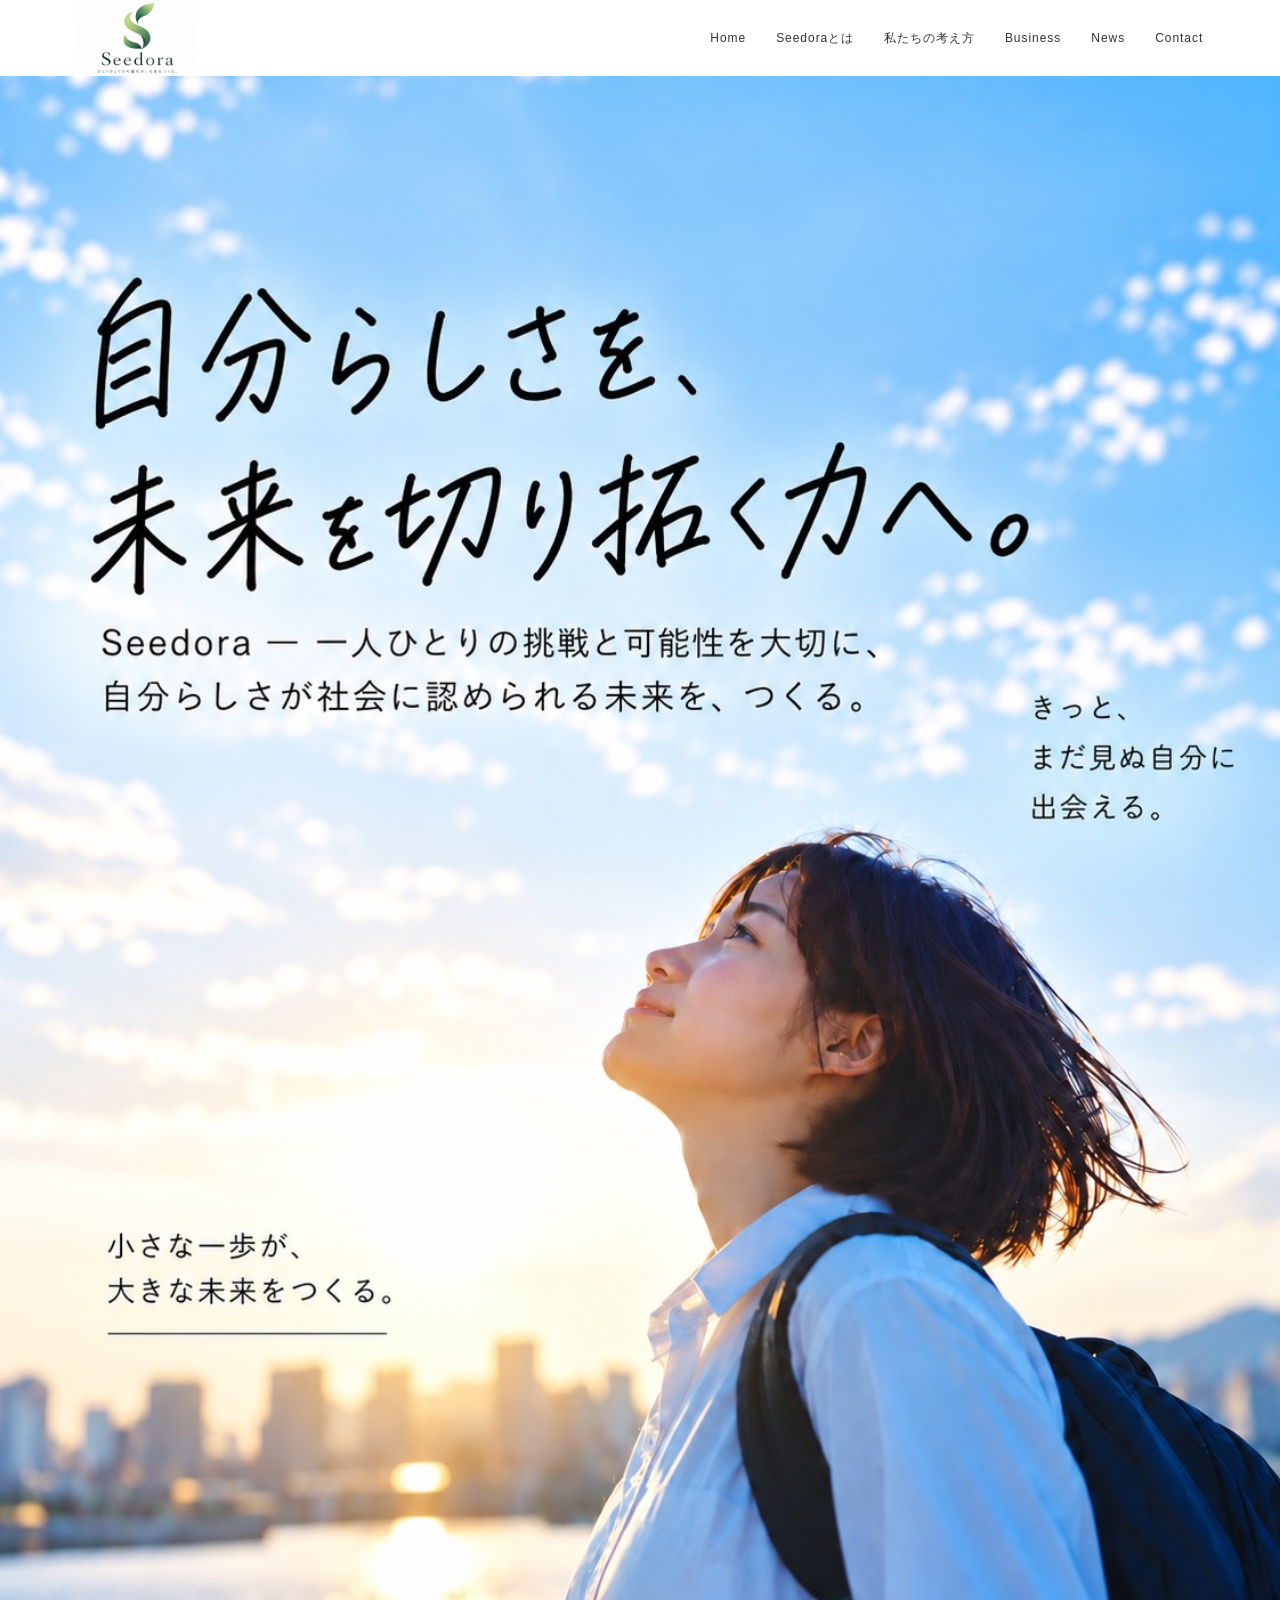
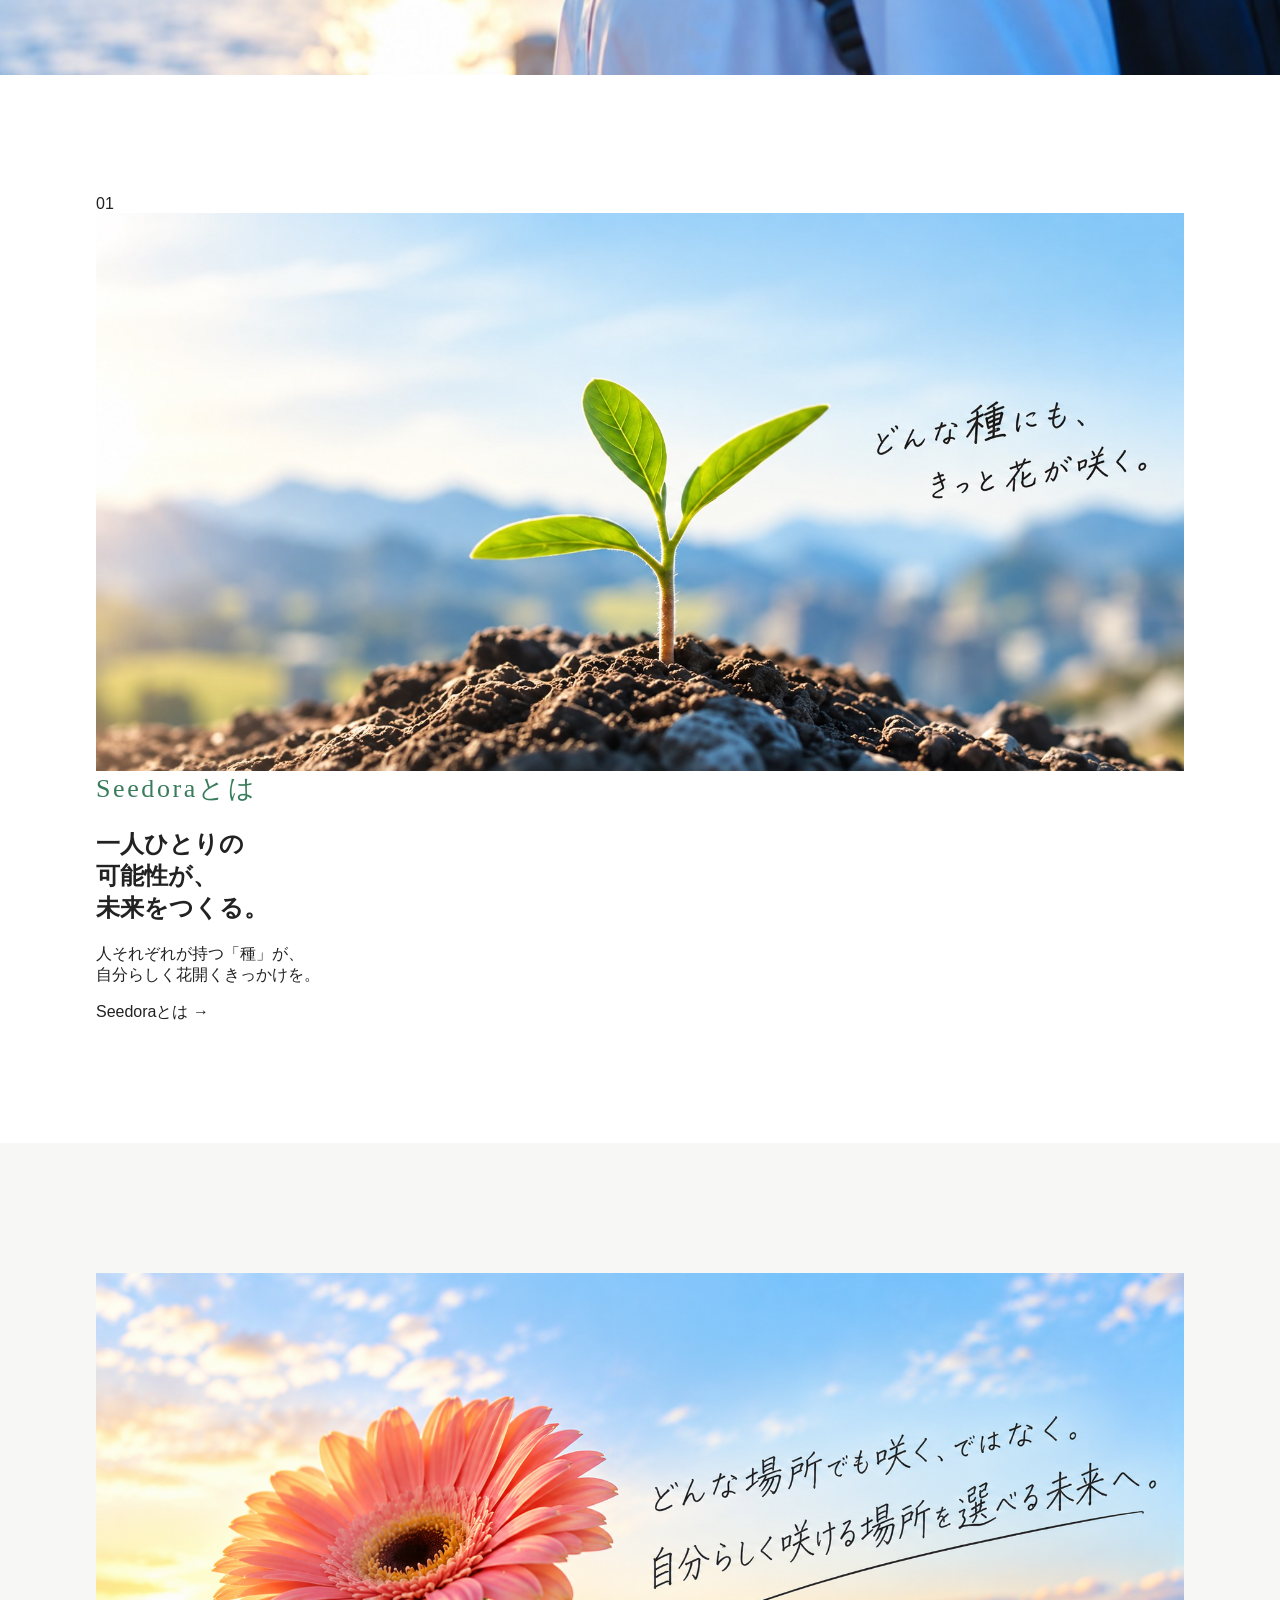
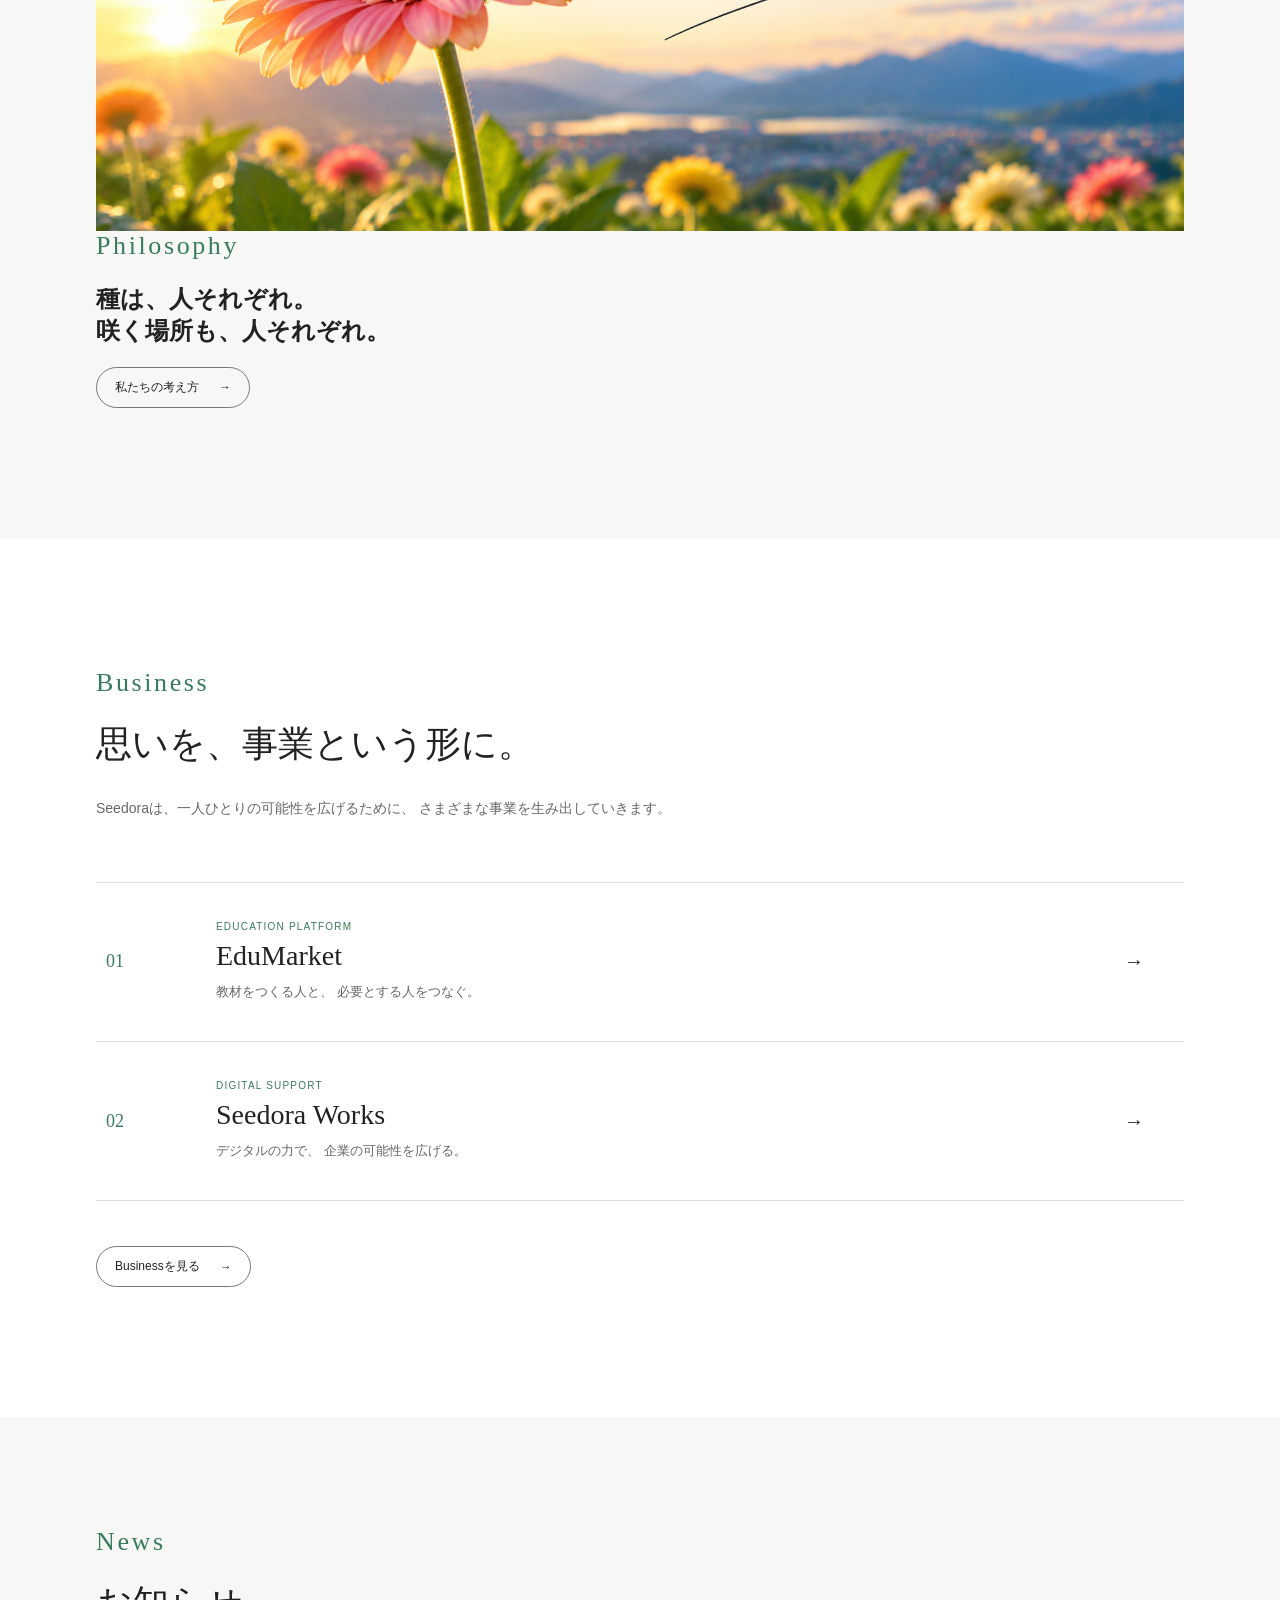
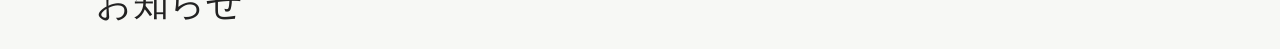
==== index.html @ ae413f05 "Update index.html" ====
<!DOCTYPE html>
<html lang="ja">

<head>

    <meta charset="UTF-8">

    <meta name="viewport"
          content="width=device-width, initial-scale=1.0">

    <title>Seedora｜一人ひとりの可能性が、未来をつくる。</title>

    <meta name="description"
          content="Seedoraは、一人ひとりの可能性に目を向け、新しい価値と環境を生み出していく会社です。">

    <meta name="robots" content="index, follow">

    <link rel="canonical"
          href="https://seedora.jp/">

    <link rel="stylesheet"
          href="style.css">

</head>


<body>


<!-- ==============================
     HEADER
============================== -->

<header class="header">

    <a href="index.html" class="logo">
        <img src="images/seedora-logo.png"
             alt="Seedora">
    </a>


    <nav class="navigation">

        <a href="index.html">
            Home
        </a>

        <a href="about.html">
            Seedoraとは
        </a>

        <a href="philosophy.html">
            私たちの考え方
        </a>

        <a href="business.html">
            Business
        </a>

        <a href="news.html">
            News
        </a>

        <a href="contact.html">
            Contact
        </a>

    </nav>
 <button class="menu-button"
            type="button"
            aria-label="メニュー">

        <span></span>
        <span></span>
        <span></span>

    </button>


    <div class="mobile-menu">

        <a href="index.html">
            Home
        </a>

        <a href="about.html">
            Seedoraとは
        </a>

        <a href="philosophy.html">
            私たちの考え方
        </a>

        <a href="business.html">
            Business
        </a>

        <a href="news.html">
            News
        </a>

        <a href="contact.html">
            Contact
        </a>

        <a href="https://edumarket.jp/">
            EduMarket
        </a>

    </div>

</header>



<!-- ==============================
     HERO
============================== -->
<main>
<section class="hero">
    <picture>
        <source
            media="(max-width: 768px)"
            srcset="images/hero-mobile.png">
        <img
            src="images/hero.jpg"
            alt="Seedora">
   </picture>
</section>

<!-- ==============================
     ABOUT
============================== -->

<section class="home-about">

    <div class="about-number">
        01
    </div>

    <div class="home-about-image">

        <img
            src="images/mission.jpg"
            alt="Seedora"
        >

    </div>


    <div class="home-about-content">

        <p class="section-label">
            Seedoraとは
        </p>

        <h2>
            一人ひとりの<br>
            可能性が、<br>
            未来をつくる。
        </h2>

        <p class="about-lead">
            人それぞれが持つ「種」が、<br>
            自分らしく花開くきっかけを。
        </p>

        <a
            href="about.html"
            class="about-more"
        >
            Seedoraとは
            <span>→</span>
        </a>

    </div>

</section>
<!-- ==============================
     PHILOSOPHY
============================== -->
<section class="home-philosophy">
<div class="home-philosophy-image">
        <img src="images/seedora-vision.png" alt="Seedoraの考え方">
    </div>
    <div class="home-philosophy-content">
        <p class="section-label">
            Philosophy
        </p>
        <h2>
            種は、人それぞれ。<br>
            咲く場所も、人それぞれ。
        </h2>
        <a href="philosophy.html" class="text-link">
            私たちの考え方
            <span>→</span>
        </a>
    </div>
</section>
<!-- ==============================
     BUSINESS
============================== -->

<section class="home-business">

    <div class="home-business-heading">

        <p class="section-label">
            Business
        </p>

        <h2>
            思いを、事業という形に。
        </h2>

        <p>
            Seedoraは、一人ひとりの可能性を広げるために、
            さまざまな事業を生み出していきます。
        </p>

    </div>


    <div class="business-list">


        <!-- EduMarket -->

        <a href="https://edumarket.jp/"
           class="business-item">

            <div class="business-item-number">
                01
            </div>

            <div class="business-item-content">

                <p>
                    EDUCATION PLATFORM
                </p>

                <h3>
                    EduMarket
                </h3>

                <span>
                    教材をつくる人と、
                    必要とする人をつなぐ。
                </span>

            </div>

            <div class="business-item-arrow">
                →
            </div>

        </a>



        <!-- Seedora Works -->

        <a href="business.html"
           class="business-item">

            <div class="business-item-number">
                02
            </div>

            <div class="business-item-content">

                <p>
                    DIGITAL SUPPORT
                </p>

                <h3>
                    Seedora Works
                </h3>

                <span>
                    デジタルの力で、
                    企業の可能性を広げる。
                </span>

            </div>

            <div class="business-item-arrow">
                →
            </div>

        </a>


    </div>


    <a href="business.html"
       class="section-more">

        Businessを見る

        <span>→</span>

    </a>

</section>



<!-- ==============================
     NEWS
============================== -->

<section class="home-news">

    <div class="home-news-inner">


        <div class="home-news-heading">

            <p class="section-label">
                News
            </p>

            <h2>
                お知らせ
            </h2>

        </div>


        <div class="news-list">


            <a href="news-001.html"
               class="news-item">

                <span class="news-date">
                    2026.09.10
                </span>

                <span class="news-category">
                    INFORMATION
                </span>

                <span class="news-title">
                    Seedora Webサイトを公開しました。
                </span>

                <span class="news-arrow">
                    →
                </span>

            </a>


        </div>


        <a href="news.html"
           class="section-more">

            Newsを見る

            <span>→</span>

        </a>

    </div>

</section>



<!-- ==============================
     CONTACT
============================== -->

<section class="home-contact">

    <div class="home-contact-inner">

        <p class="section-label">
            Contact
        </p>

        <h2>
            何かを始める、<br>
            そのきっかけを。
        </h2>

        <p>
            Seedoraへのお問い合わせはこちらから。
        </p>

        <a href="contact.html"
           class="contact-button">

            Contact

            <span>→</span>

        </a>

    </div>

</section>


</main>



<!-- ==============================
     FOOTER
============================== -->

<footer class="footer">

    <div class="footer-inner">

        <a href="index.html"
           class="footer-logo">

            <img
                src="images/seedora-logo.png"
                alt="Seedora">

        </a>


        <nav class="footer-navigation">

            <a href="about.html">
                Seedoraとは
            </a>

            <a href="philosophy.html">
                私たちの考え方
            </a>

            <a href="business.html">
                Business
            </a>

            <a href="news.html">
                News
            </a>

            <a href="contact.html">
                Contact
            </a>

        </nav>


        <p class="copyright">
            © Seedora
        </p>

    </div>

</footer>



<script src="script.js"></script>

</body>

</html>
---- style.css ----
/* ==============================
   RESET
============================== */

* {
    box-sizing: border-box;
}

html {
    scroll-behavior: smooth;
}

body {
    margin: 0;
    padding: 0;

    font-family:
        -apple-system,
        BlinkMacSystemFont,
        "Helvetica Neue",
        Arial,
        sans-serif;

    color: #222;
    background: #fff;
}

a {
    color: inherit;
    text-decoration: none;
}

img {
    max-width: 100%;
    display: block;
}



/* ==============================
   HEADER
============================== */

.header {
    position: relative;

    width: 100%;
    height: 76px;

    display: flex;
    align-items: center;

    padding: 0 6%;

    background: #fff;

    z-index: 1000;
}


.logo img {
    width: 120px;
}


.navigation {
    margin-left: auto;

    display: flex;
    align-items: center;

    gap: 30px;
}


.navigation a {
    font-size: 12px;
    letter-spacing: 0.08em;

    color: #333;

    transition: 0.3s ease;
}


.navigation a:hover {
    color: #397c5b;
}


.header-button {
    margin-left: 30px;

    display: flex;
    align-items: center;
    gap: 15px;

    padding: 10px 18px;

    border: 1px solid #397c5b;
    border-radius: 999px;

    color: #397c5b;

    font-size: 12px;

    transition: 0.3s ease;
}


.header-button:hover {
    background: #397c5b;
    color: #fff;
}


.header-button span {
    font-size: 15px;
}



/* ==============================
   MOBILE MENU
============================== */

.menu-button {
    display: none;

    margin-left: auto;

    width: 42px;
    height: 42px;

    border: none;
    background: transparent;

    padding: 8px;
}


.menu-button span {
    display: block;

    width: 100%;
    height: 1px;

    margin: 6px 0;

    background: #333;
}


.mobile-menu {
    display: none;
}



/* ==============================
   HERO
============================== */

.hero {
    position: relative;

    width: 100%;
    overflow: hidden;
}


.hero picture {
    display: block;
}


.hero picture img {
    width: 100%;
    height: auto;
}


.hero-buttons {
    position: absolute;

    left: 7%;
    bottom: 8%;

    display: flex;

    gap: 14px;
}


.button {
    display: flex;
    align-items: center;
    justify-content: space-between;

    min-width: 180px;

    padding: 13px 20px;

    border-radius: 999px;

    font-size: 12px;

    transition: 0.3s ease;
}


.button span {
    margin-left: 20px;
    font-size: 17px;
}


.button-primary {
    background: #397c5b;
    color: #fff;
}


.button-primary:hover {
    background: #2f684c;
}


.button-secondary {
    background: rgba(255,255,255,0.9);

    border: 1px solid #777;

    color: #333;
}


.button-secondary:hover {
    background: #fff;
}



/* ==============================
   COMMON
============================== */

.section-label {
    margin: 0 0 22px;

    font-family:
        Georgia,
        "Times New Roman",
        serif;

    font-size: 26px;
    font-weight: 400;

    letter-spacing: 0.1em;

    color: #397c5b;
}


.text-link,
.section-more,
.contact-button {
    display: inline-flex;
    align-items: center;
    gap: 20px;

    padding: 11px 18px;

    border: 1px solid #777;
    border-radius: 999px;

    font-size: 12px;

    transition: 0.3s ease;
}


.text-link:hover,
.section-more:hover,
.contact-button:hover {
    background: #397c5b;
    border-color: #397c5b;
    color: #fff;
}



/* ==============================
   ABOUT
============================== */

.home-about {
    padding: 120px 7.5%;

    background: #fff;
}


.home-section-inner {
    max-width: 1150px;

    margin: 0 auto;

    display: grid;

    grid-template-columns: 1fr 1fr;

    gap: 100px;

    align-items: center;
}


.home-section-heading h2 {
    margin: 0;

    font-family: Georgia, "Times New Roman", serif;

    font-size: 36px;
    font-weight: 400;

    line-height: 1.65;

    letter-spacing: 0.04em;
}


.home-section-content {
    max-width: 500px;
}


.home-section-content p {
    margin: 0 0 25px;

    color: #555;

    font-size: 14px;

    line-height: 2.2;

    letter-spacing: 0.03em;
}



/* ==============================
   PHILOSOPHY
============================== */

.home-philosophy {
    padding: 130px 7.5%;

    background: #f7f8f5;
}


.philosophy-inner {
    max-width: 1150px;

    margin: 0 auto;

    display: grid;

    grid-template-columns: 1.1fr 0.9fr;

    gap: 100px;

    align-items: center;
}


.philosophy-heading h2 {
    margin: 0;

    font-family: Georgia, "Times New Roman", serif;

    font-size: 38px;

    font-weight: 400;

    line-height: 1.7;

    letter-spacing: 0.04em;
}


.philosophy-content p {
    margin: 0 0 22px;

    color: #555;

    font-size: 14px;

    line-height: 2.2;
}



/* ==============================
   BUSINESS
============================== */

.home-business {
    padding: 130px 7.5%;

    background: #fff;
}


.home-business-heading {
    max-width: 1150px;

    margin: 0 auto 60px;
}


.home-business-heading h2 {
    margin: 0 0 25px;

    font-family: Georgia, "Times New Roman", serif;

    font-size: 36px;

    font-weight: 400;
}


.home-business-heading > p:last-child {
    margin: 0;

    color: #666;

    font-size: 14px;

    line-height: 2;
}


.business-list {
    max-width: 1150px;

    margin: 0 auto;

    border-top: 1px solid #ddd;
}


.business-item {
    display: grid;

    grid-template-columns: 80px 1fr 50px;

    align-items: center;

    gap: 30px;

    padding: 38px 10px;

    border-bottom: 1px solid #ddd;

    transition: 0.3s ease;
}


.business-item:hover {
    padding-left: 20px;
}


.business-item-number {
    font-family: Georgia, serif;

    font-size: 18px;

    color: #397c5b;
}


.business-item-content p {
    margin: 0 0 8px;

    color: #397c5b;

    font-size: 10px;

    letter-spacing: 0.12em;
}


.business-item-content h3 {
    margin: 0 0 8px;

    font-family: Georgia, serif;

    font-size: 28px;

    font-weight: 400;
}


.business-item-content span {
    color: #666;

    font-size: 13px;

    line-height: 1.8;
}


.business-item-arrow {
    font-size: 20px;
}


.section-more {
    margin-top: 45px;
}



/* ==============================
   NEWS
============================== */

.home-news {
    padding: 110px 7.5%;

    background: #f7f8f5;
}


.home-news-inner {
    max-width: 1150px;

    margin: 0 auto;
}


.home-news-heading h2 {
    margin: 0 0 45px;

    font-family: Georgia, serif;

    font-size: 36px;

    font-weight: 400;
}


.news-list {
    border-top: 1px solid #ddd;
}


.news-item {
    display: grid;

    grid-template-columns: 120px 140px 1fr 30px;

    align-items: center;

    gap: 20px;

    padding: 25px 10px;

    border-bottom: 1px solid #ddd;

    transition: 0.3s ease;
}


.news-item:hover {
    padding-left: 20px;
}


.news-date {
    font-size: 12px;
    color: #777;
}


.news-category {
    font-size: 10px;

    letter-spacing: 0.1em;

    color: #397c5b;
}


.news-title {
    font-size: 13px;
}


.news-arrow {
    font-size: 17px;
}



/* ==============================
   CONTACT
============================== */

.home-contact {
    padding: 140px 7.5%;

    background: #fff;
}


.home-contact-inner {
    max-width: 800px;

    margin: 0 auto;

    text-align: center;
}


.home-contact-inner .section-label {
    margin-bottom: 25px;
}


.home-contact h2 {
    margin: 0 0 25px;

    font-family: Georgia, serif;

    font-size: 40px;

    font-weight: 400;

    line-height: 1.6;
}


.home-contact p {
    margin: 0 0 35px;

    color: #666;

    font-size: 13px;
}



/* ==============================
   FOOTER
============================== */

.footer {
    padding: 55px 7.5%;

    background: #f3f5f2;
}


.footer-inner {
    max-width: 1150px;

    margin: 0 auto;
}


.footer-logo img {
    width: 130px;
}


.footer-navigation {
    display: flex;

    gap: 28px;

    margin-top: 35px;
}


.footer-navigation a {
    font-size: 11px;

    color: #555;
}


.copyright {
    margin: 35px 0 0;

    color: #999;

    font-size: 10px;
}



/* ==============================
   MOBILE
============================== */

@media (max-width: 768px) {


    .header {
        height: 65px;

        padding: 0 6%;
    }


    .logo img {
        width: 100px;
    }


    .navigation,
    .header-button {
        display: none;
    }


    .menu-button {
        display: block;
    }


    .mobile-menu {
        position: absolute;

        top: 65px;
        left: 0;

        width: 100%;

        padding: 20px 7% 30px;

        background: #fff;

        border-top: 1px solid #eee;

        box-shadow: 0 10px 25px rgba(0,0,0,0.05);
    }


    .mobile-menu.active {
        display: flex;

        flex-direction: column;

        gap: 22px;
    }


    .mobile-menu a {
        font-size: 13px;
    }


    /* HERO */

    .hero-buttons {
        left: 7%;
        right: 7%;
        bottom: 22px;

        flex-direction: column;

        gap: 10px;
    }


    .button {
        width: 100%;

        min-width: 0;

        padding: 13px 18px;

        font-size: 12px;
    }


    /* COMMON */

    .section-label {
        font-size: 28px;

        margin-bottom: 25px;
    }


    /* ABOUT */

    .home-about {
        padding: 80px 7%;
    }


    .home-section-inner {
        display: block;
    }


    .home-section-heading h2 {
        font-size: 28px;

        line-height: 1.7;

        margin-bottom: 40px;
    }


    .home-section-content p {
        font-size: 13px;

        line-height: 2.1;
    }


    /* PHILOSOPHY */

    .home-philosophy {
        padding: 85px 7%;
    }


    .philosophy-inner {
        display: block;
    }


    .philosophy-heading h2 {
        font-size: 28px;

        line-height: 1.75;

        margin-bottom: 40px;
    }


    .philosophy-content p {
        font-size: 13px;

        line-height: 2.1;
    }


    /* BUSINESS */

    .home-business {
        padding: 85px 7%;
    }


    .home-business-heading {
        margin-bottom: 40px;
    }


    .home-business-heading h2 {
        font-size: 28px;

        line-height: 1.7;
    }


    .home-business-heading > p:last-child {
        font-size: 13px;

        line-height: 2.1;
    }


    .business-item {
        grid-template-columns: 45px 1fr 25px;

        gap: 15px;

        padding: 28px 5px;
    }


    .business-item-content h3 {
        font-size: 23px;
    }


    .business-item-content span {
        font-size: 12px;
    }


    /* NEWS */

    .home-news {
        padding: 80px 7%;
    }


    .home-news-heading h2 {
        font-size: 28px;
    }


    .news-item {
        grid-template-columns: 1fr 25px;

        gap: 8px;
    }


    .news-date,
    .news-category {
        grid-column: 1;
    }


    .news-title {
        grid-column: 1;

        font-size: 13px;

        line-height: 1.7;
    }


    .news-arrow {
        grid-column: 2;

        grid-row: 1 / 4;
    }


    /* CONTACT */

    .home-contact {
        padding: 100px 7%;
    }


    .home-contact h2 {
        font-size: 29px;

        line-height: 1.7;
    }


    /* FOOTER */

    .footer {
        padding: 45px 7%;
    }


    .footer-navigation {
        flex-direction: column;

        gap: 17px;

        margin-top: 30px;
    }

}
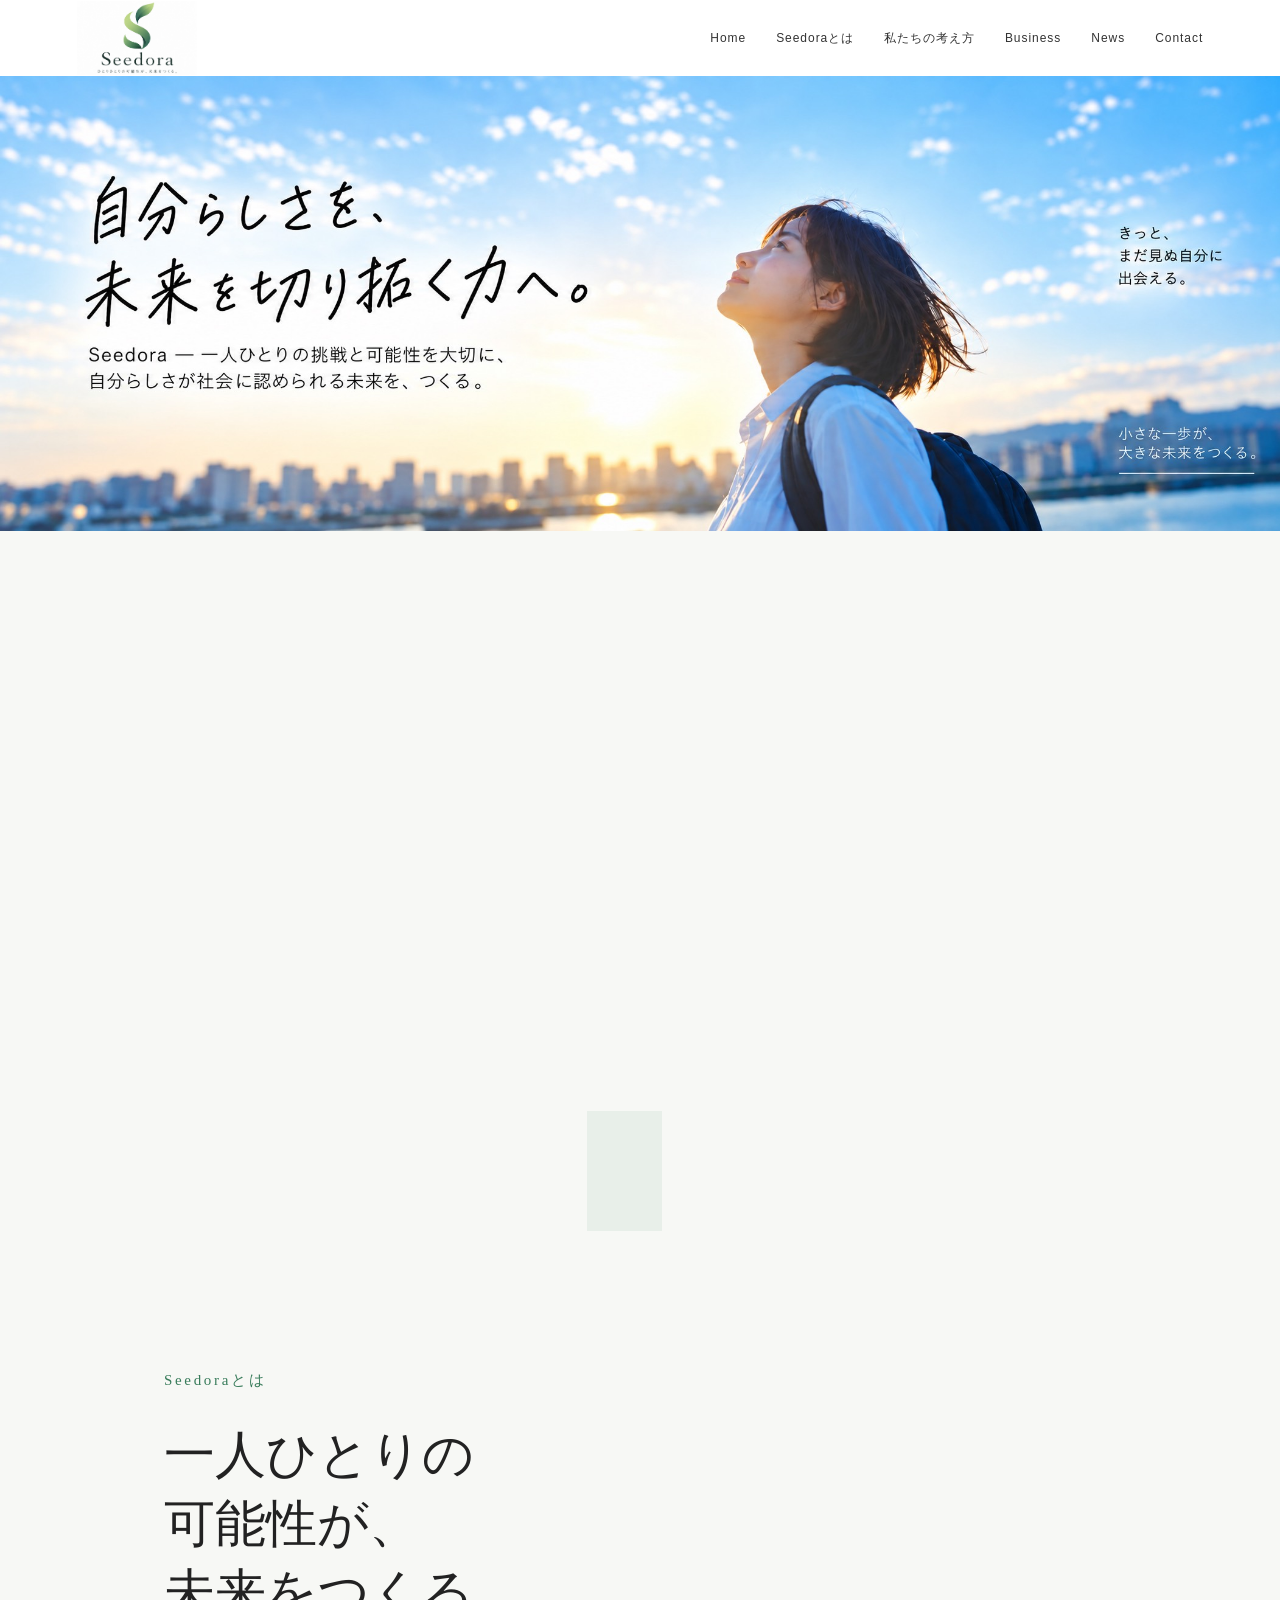
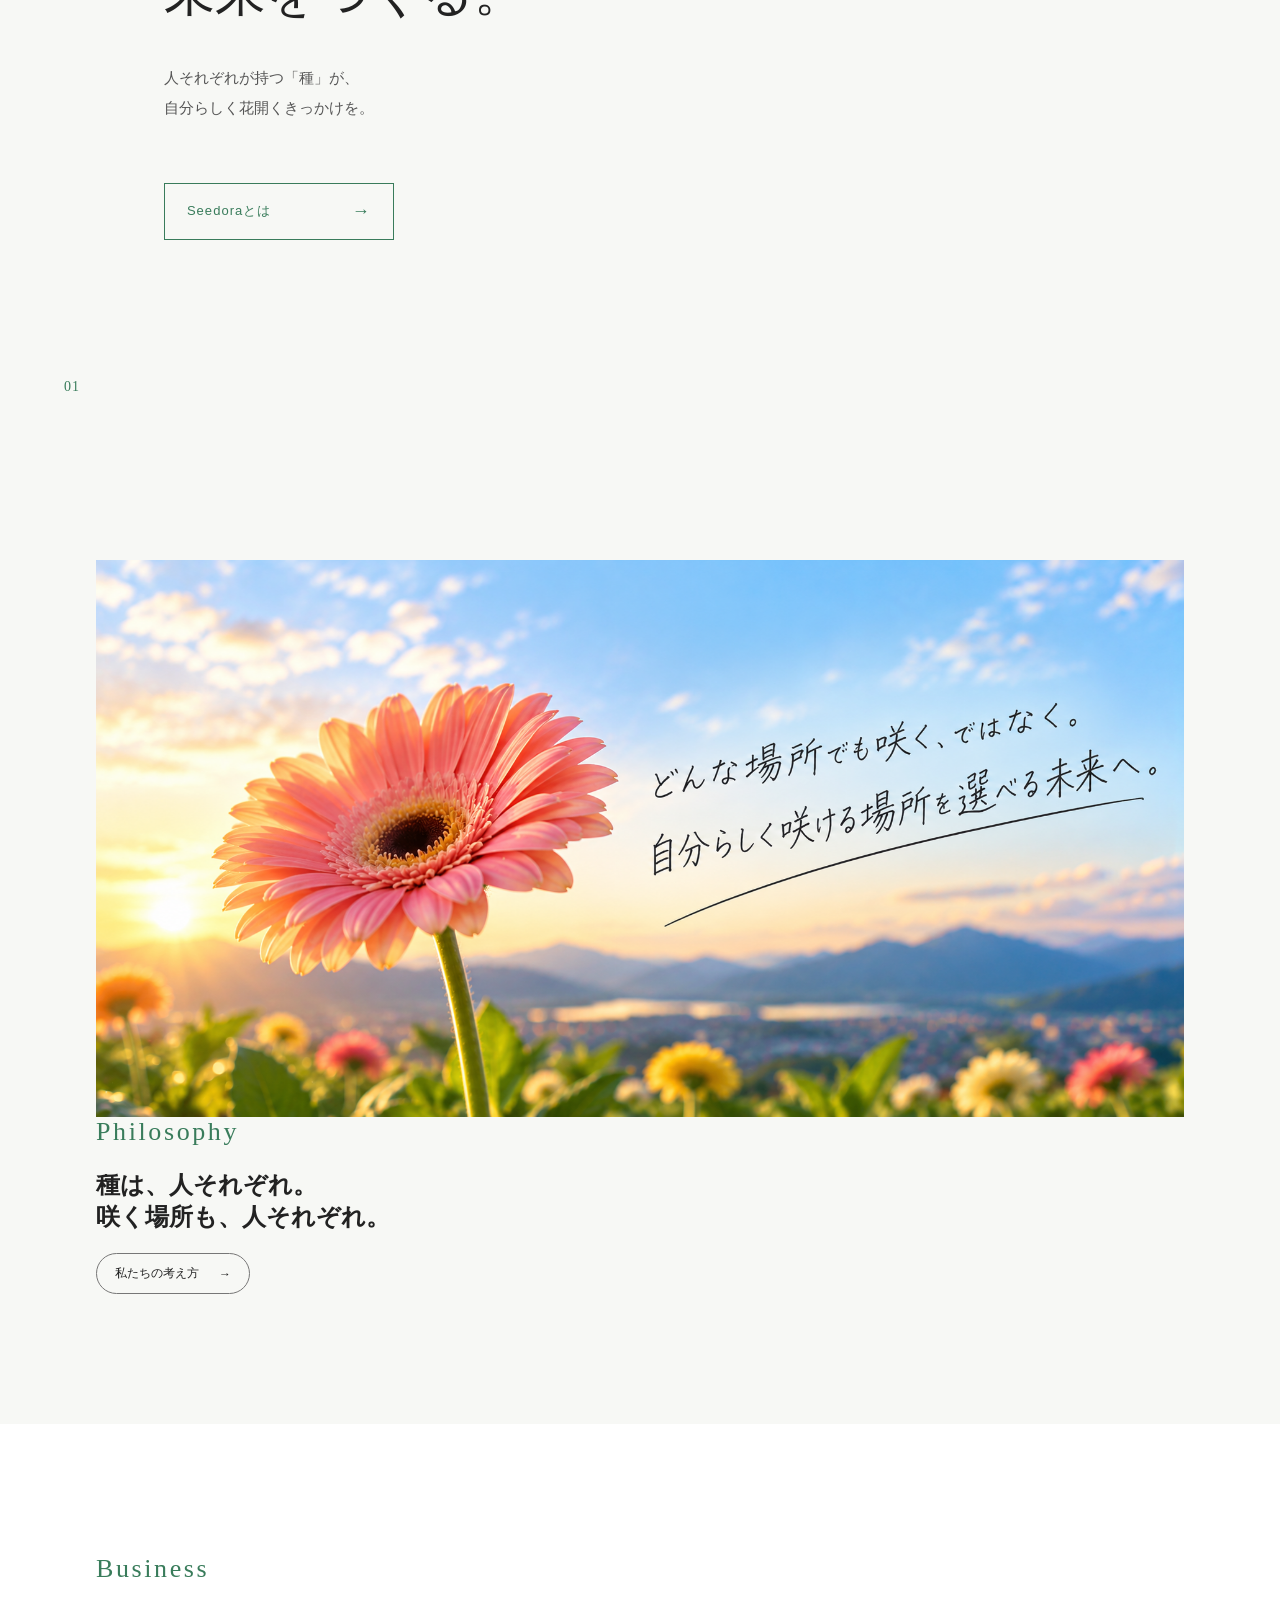
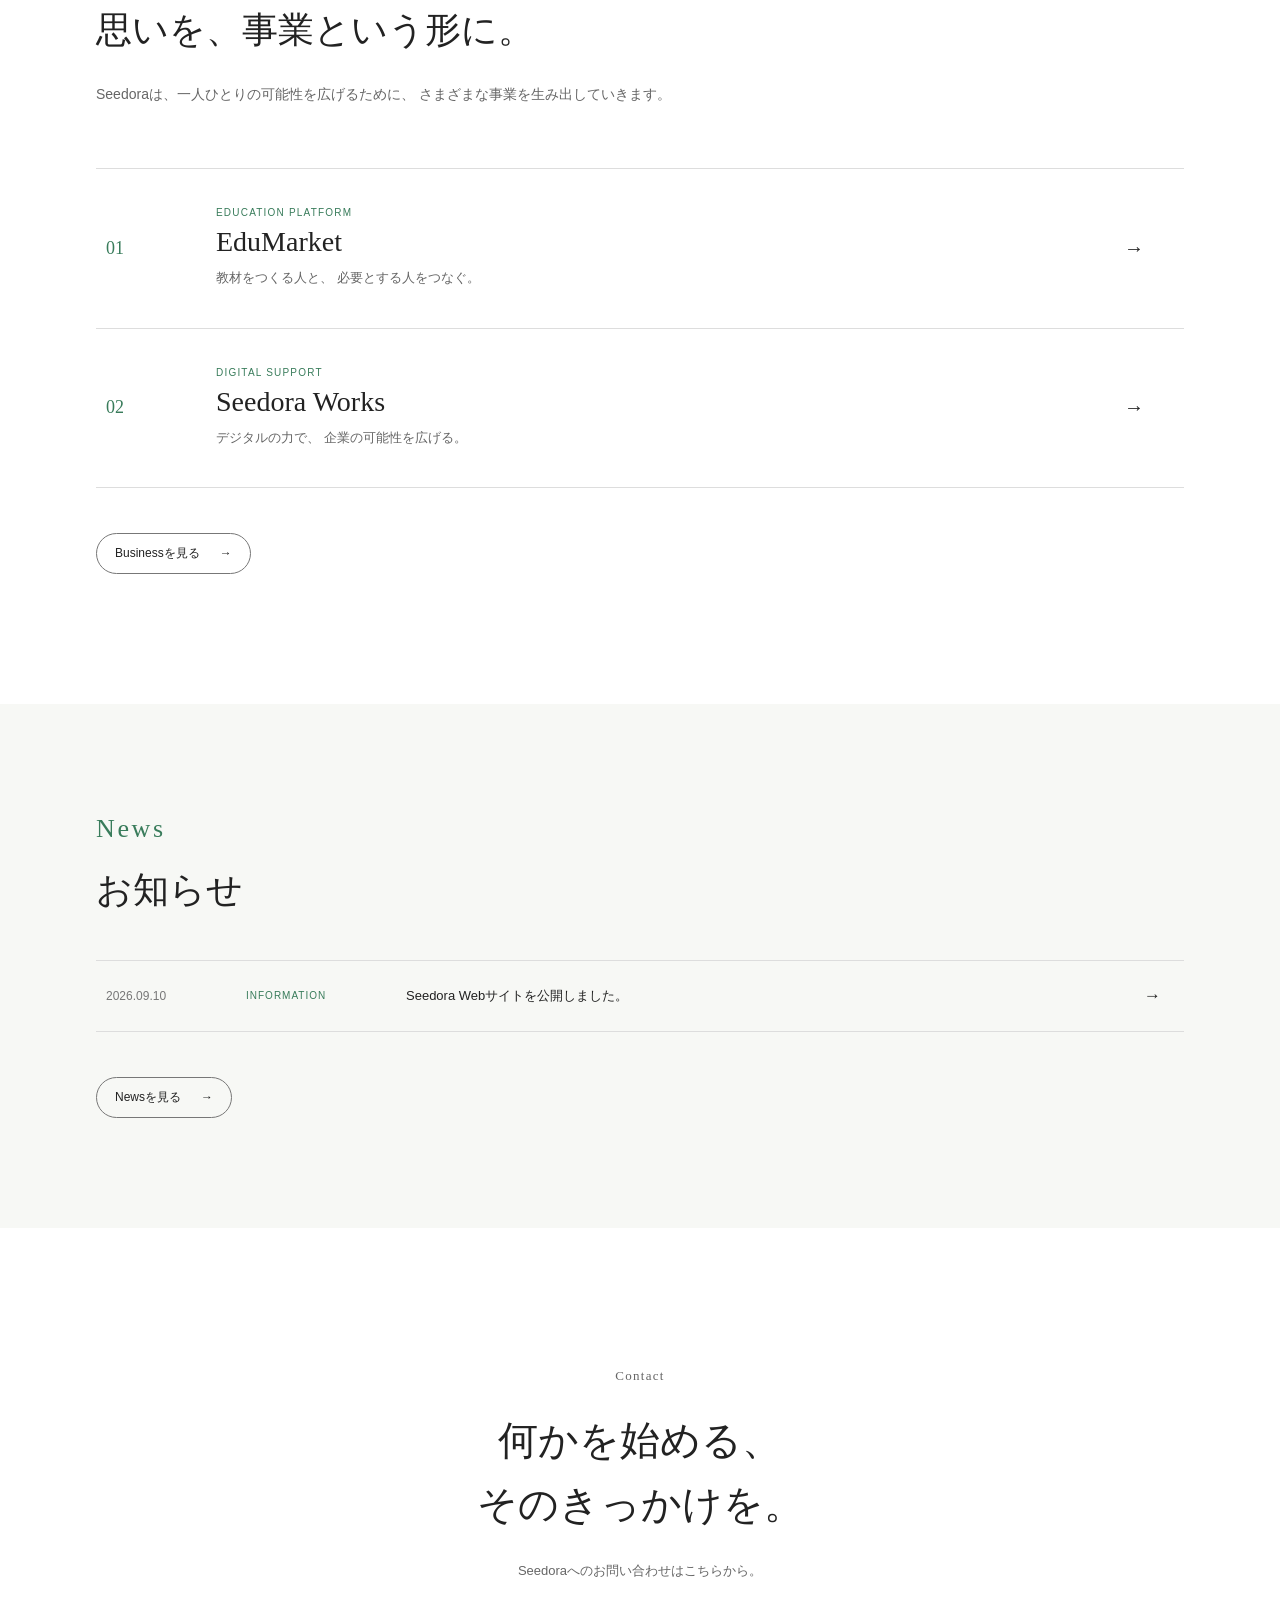
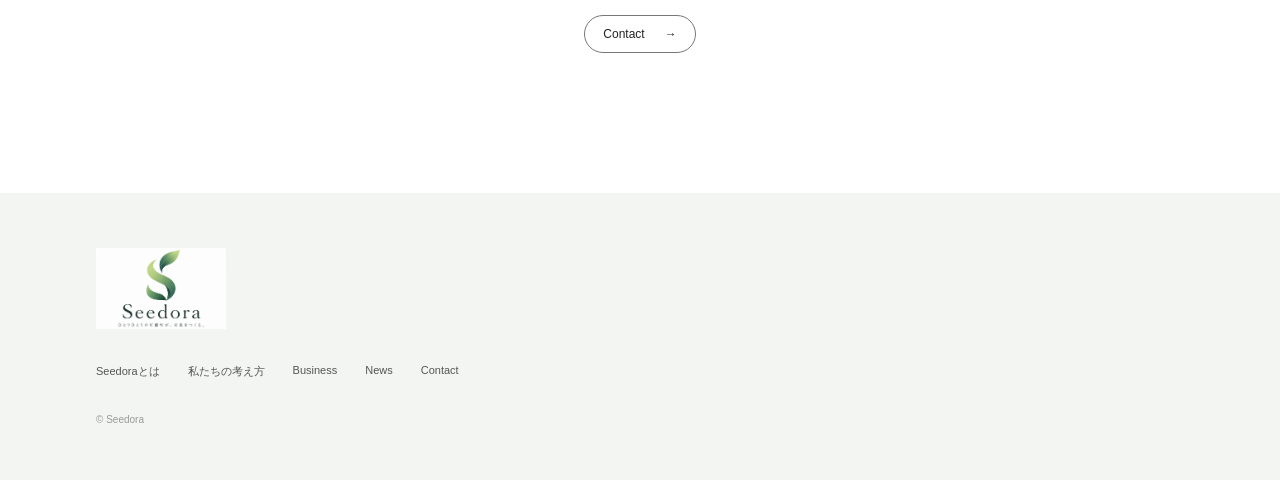
==== commit 6142827f: "Update index.html" ====
--- a/index.html
+++ b/index.html
@@ -134,17 +134,24 @@
 
 <section class="home-about">
 
+    <picture class="home-about-image">
+        <source
+            media="(max-width: 768px)"
+            srcset="images/about-mobile.jpg"
+        >
+
+        <img
+            src="images/about.jpg"
+            alt="Seedora"
+        >
+    </picture>
+
+
+    <div class="home-about-overlay"></div>
+
+
     <div class="about-number">
         01
-    </div>
-
-    <div class="home-about-image">
-
-        <img
-            src="images/mission.jpg"
-            alt="Seedora"
-        >
-
     </div>
 
 
--- a/style.css
+++ b/style.css
@@ -346,9 +346,248 @@
 
     letter-spacing: 0.03em;
 }
-
-
-
+/* ==============================
+   HOME ABOUT
+============================== */
+
+.home-about {
+    position: relative;
+    display: grid;
+    grid-template-columns: 52% 48%;
+    min-height: 650px;
+    background: #f7f8f5;
+    overflow: hidden;
+}
+
+
+/* ------------------------------
+   Number
+------------------------------ */
+
+.about-number {
+    position: absolute;
+    left: 5%;
+    bottom: 35px;
+
+    font-family: Georgia, "Times New Roman", serif;
+    font-size: 14px;
+    color: #397c5b;
+    letter-spacing: 0.08em;
+
+    z-index: 5;
+}
+
+
+/* ------------------------------
+   Image
+------------------------------ */
+
+.home-about-image {
+    position: relative;
+    height: 650px;
+    overflow: hidden;
+}
+
+.home-about-image::after {
+    content: "";
+    position: absolute;
+
+    width: 120px;
+    height: 120px;
+
+    right: -45px;
+    bottom: 70px;
+
+    background: rgba(57, 124, 91, 0.08);
+
+    z-index: 2;
+}
+
+.home-about-image img {
+    width: 100%;
+    height: 100%;
+
+    object-fit: cover;
+
+    display: block;
+}
+
+
+/* ------------------------------
+   Content
+------------------------------ */
+
+.home-about-content {
+    position: relative;
+
+    display: flex;
+    flex-direction: column;
+    justify-content: center;
+
+    padding: 70px 10% 70px 12%;
+
+    background: #f7f8f5;
+}
+
+
+/* Label */
+
+.home-about-content .section-label {
+    margin-bottom: 30px;
+
+    font-family: Georgia, "Times New Roman", serif;
+    font-size: 15px;
+    letter-spacing: 0.18em;
+
+    color: #397c5b;
+}
+
+
+/* Heading */
+
+.home-about-content h2 {
+    margin: 0;
+
+    font-family:
+        Georgia,
+        "Times New Roman",
+        serif;
+
+    font-size: clamp(38px, 4vw, 58px);
+
+    line-height: 1.35;
+
+    font-weight: 400;
+
+    color: #222;
+}
+
+
+/* Lead */
+
+.about-lead {
+    margin-top: 35px;
+
+    font-size: 15px;
+    line-height: 2;
+
+    color: #555;
+}
+
+
+/* ------------------------------
+   More Button
+------------------------------ */
+
+.about-more {
+    display: flex;
+    align-items: center;
+    justify-content: space-between;
+
+    width: 230px;
+
+    margin-top: 45px;
+
+    padding: 17px 22px;
+
+    border: 1px solid #397c5b;
+
+    color: #397c5b;
+
+    text-decoration: none;
+
+    font-size: 13px;
+    letter-spacing: 0.08em;
+
+    transition:
+        background 0.3s ease,
+        color 0.3s ease;
+}
+
+.about-more span {
+    font-size: 18px;
+}
+
+.about-more:hover {
+    background: #397c5b;
+    color: #fff;
+}
+
+
+/* ==============================
+   MOBILE
+============================== */
+
+@media (max-width: 768px) {
+
+    .home-about {
+        display: flex;
+        flex-direction: column;
+
+        min-height: auto;
+    }
+
+
+    .about-number {
+        left: 25px;
+        bottom: 25px;
+
+        font-size: 13px;
+    }
+
+
+    .home-about-image {
+        width: 100%;
+        height: 58vw;
+        min-height: 250px;
+        max-height: 400px;
+    }
+
+
+    .home-about-image::after {
+        width: 80px;
+        height: 80px;
+
+        right: -25px;
+        bottom: 25px;
+    }
+
+
+    .home-about-content {
+        padding: 65px 28px 85px;
+    }
+
+
+    .home-about-content .section-label {
+        margin-bottom: 22px;
+
+        font-size: 13px;
+    }
+
+
+    .home-about-content h2 {
+        font-size: 38px;
+        line-height: 1.4;
+    }
+
+
+    .about-lead {
+        margin-top: 25px;
+
+        font-size: 14px;
+        line-height: 1.9;
+    }
+
+
+    .about-more {
+        width: 100%;
+
+        margin-top: 35px;
+
+        padding: 18px 20px;
+    }
+
+}
 /* ==============================
    PHILOSOPHY
 ============================== */
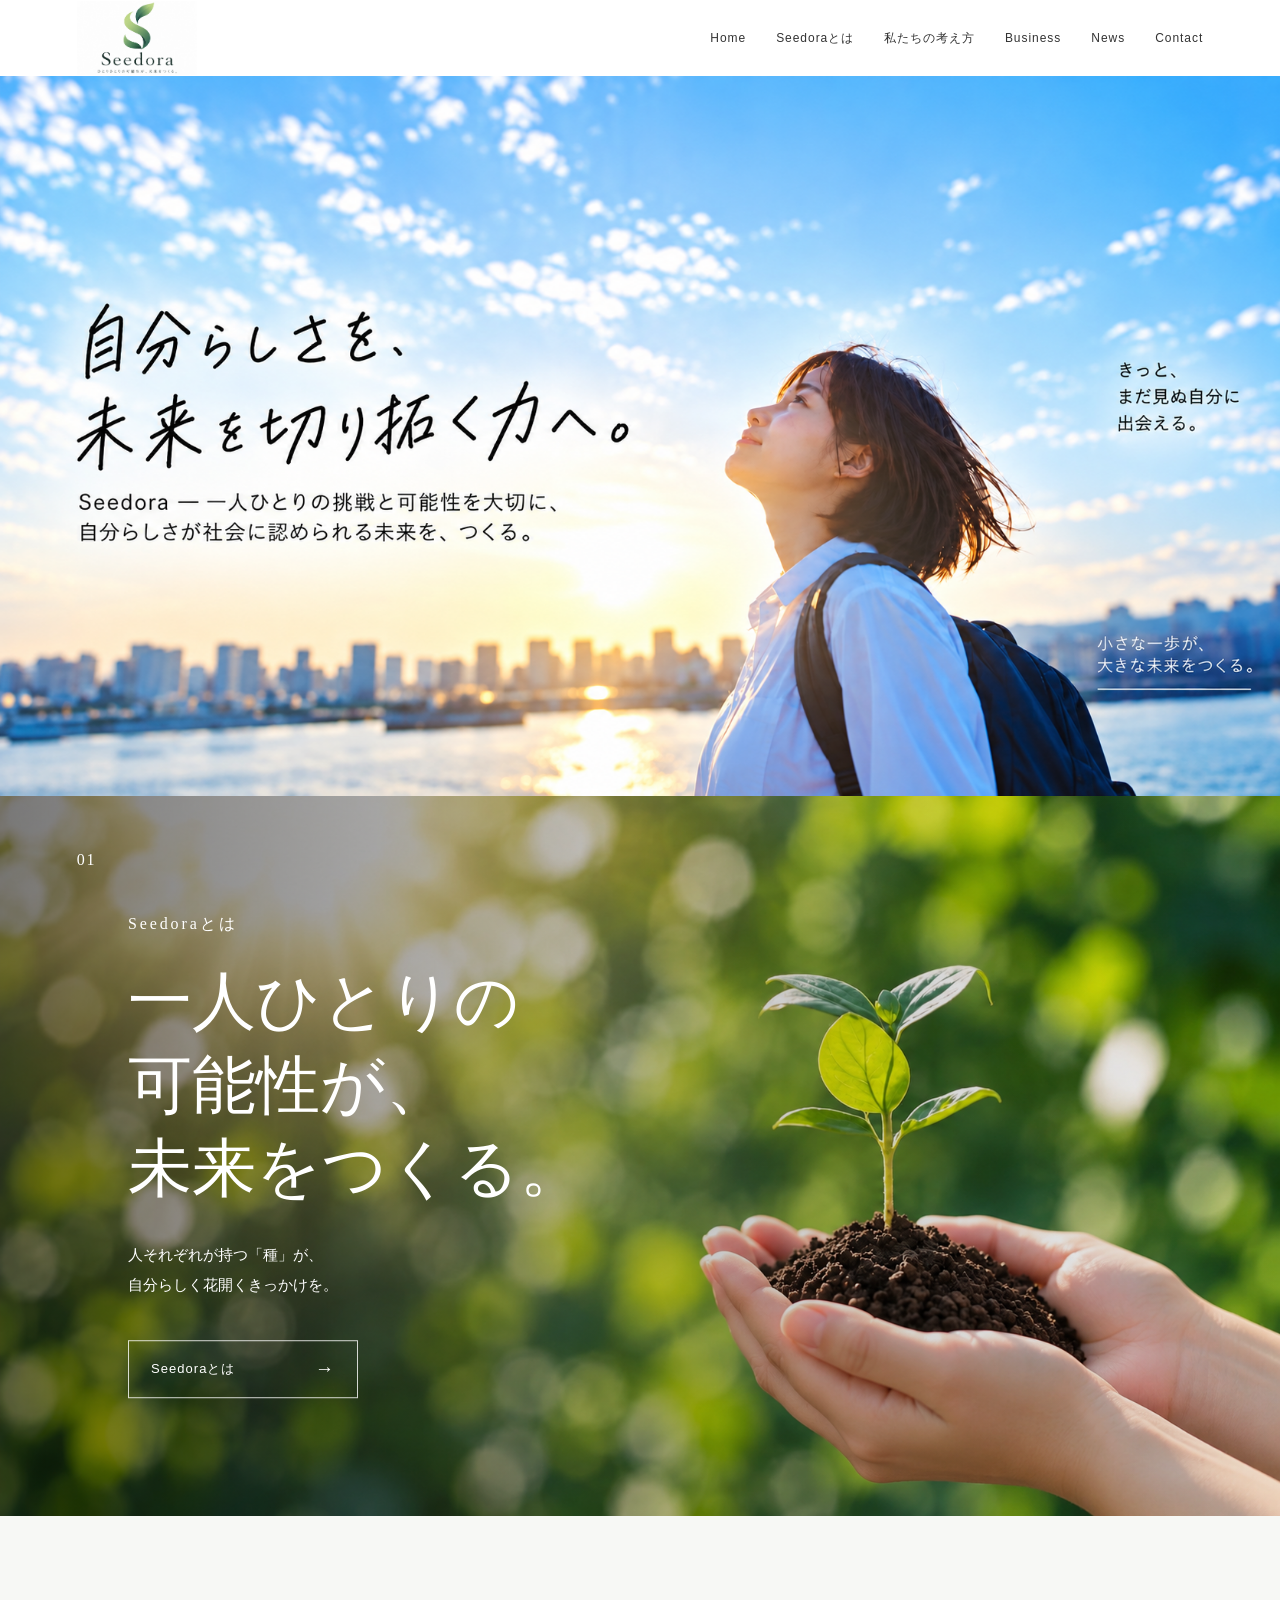
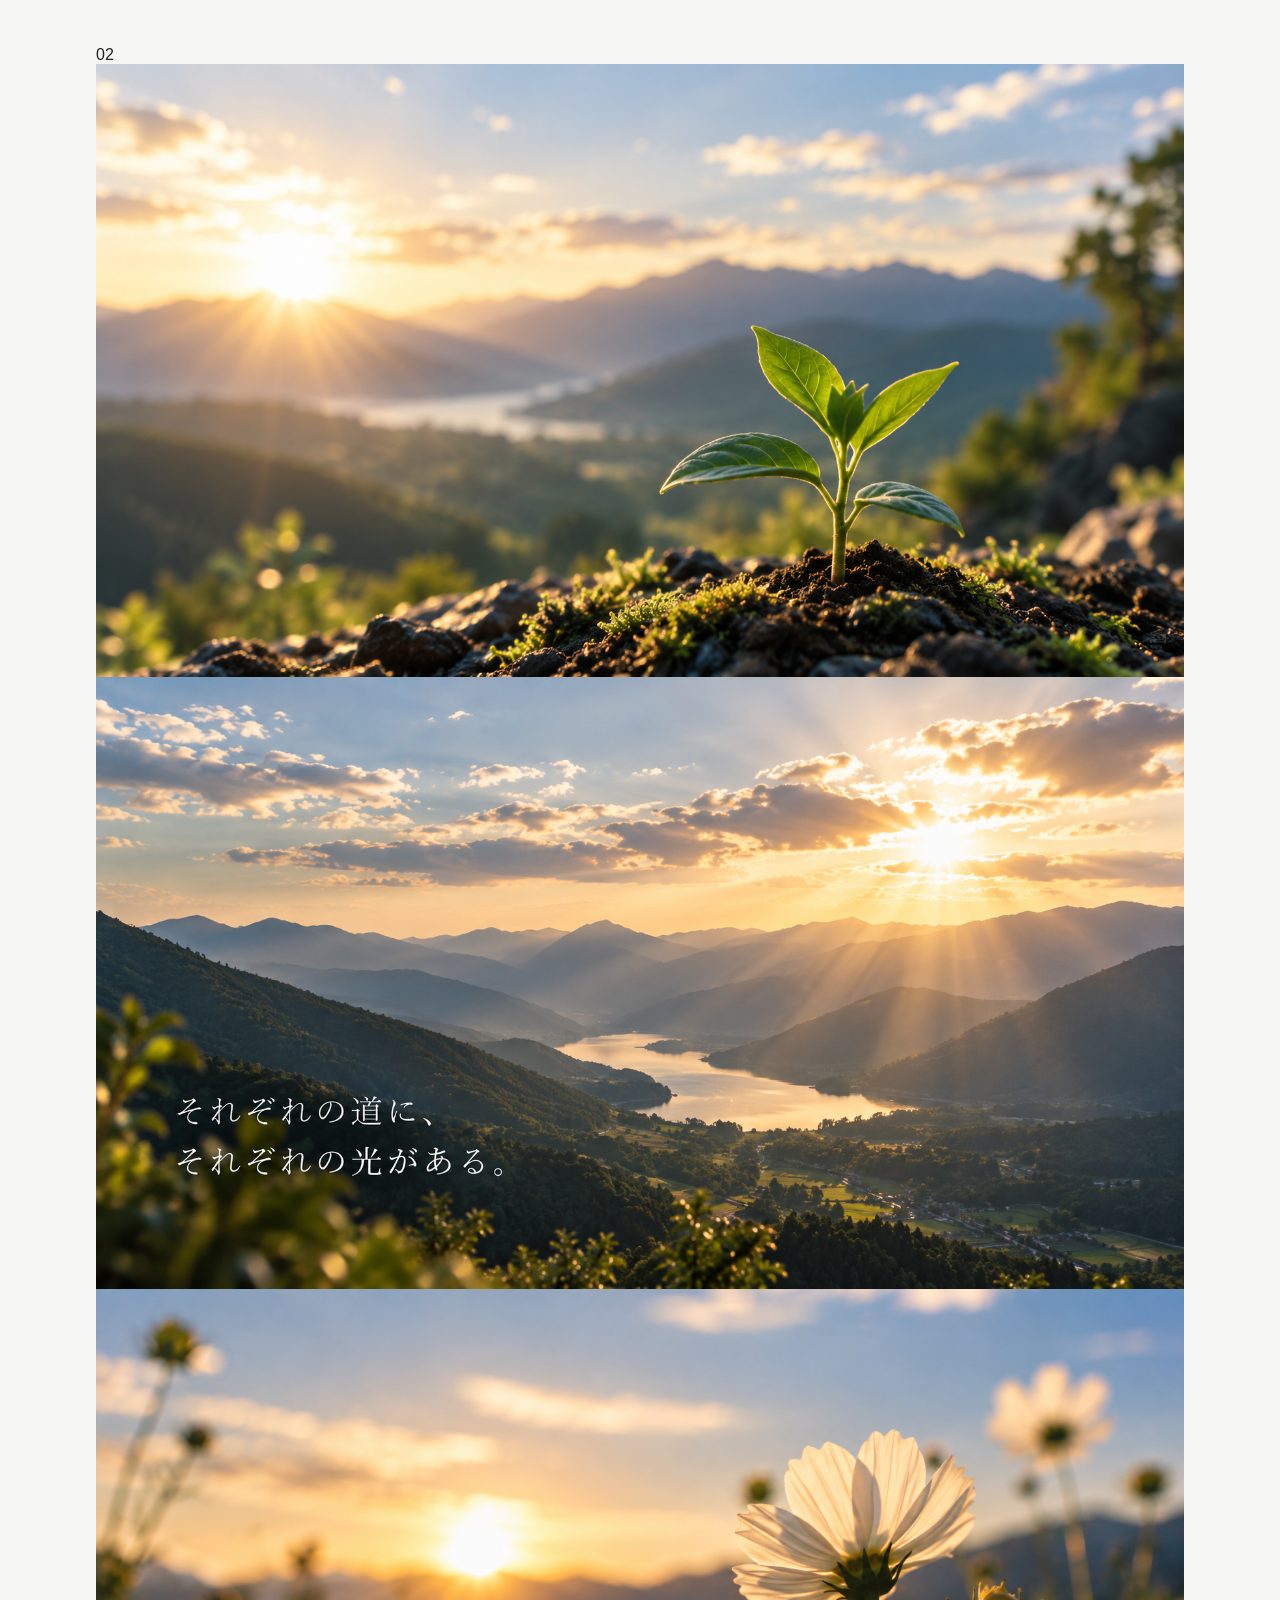
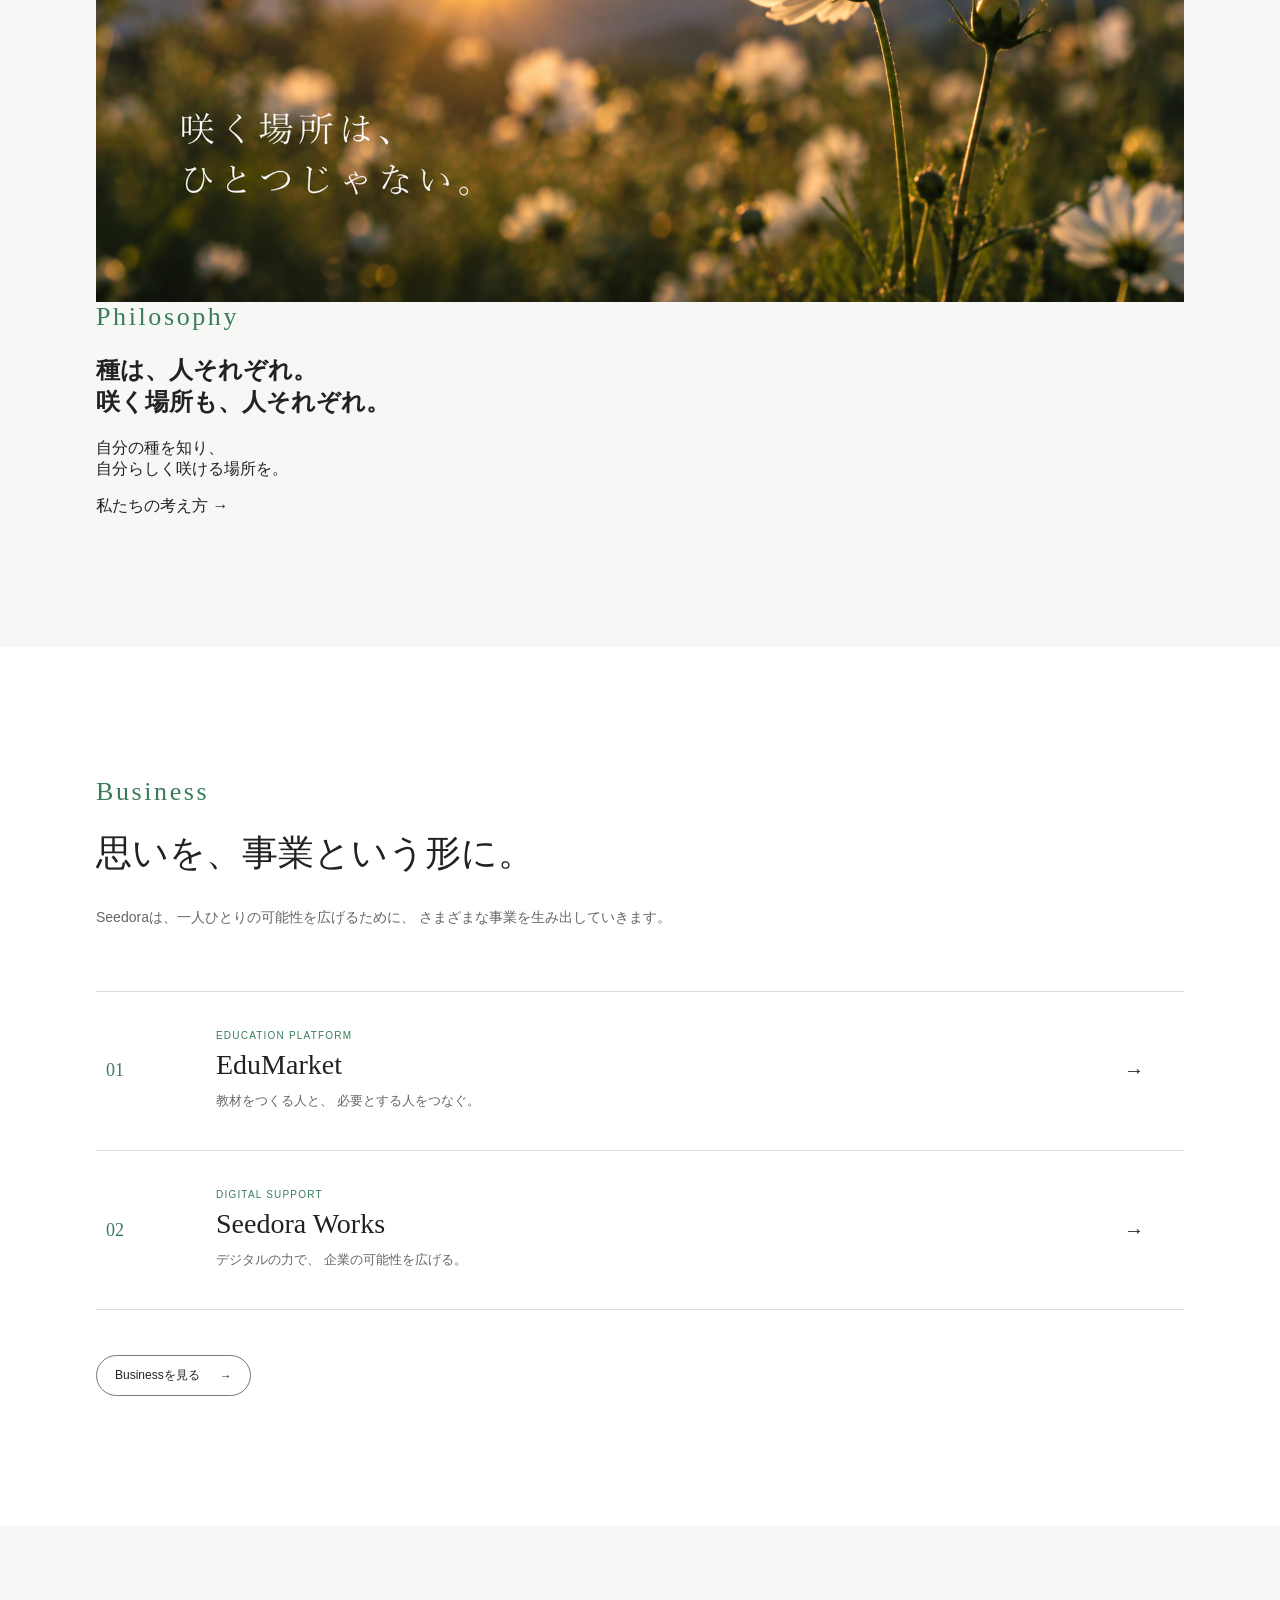
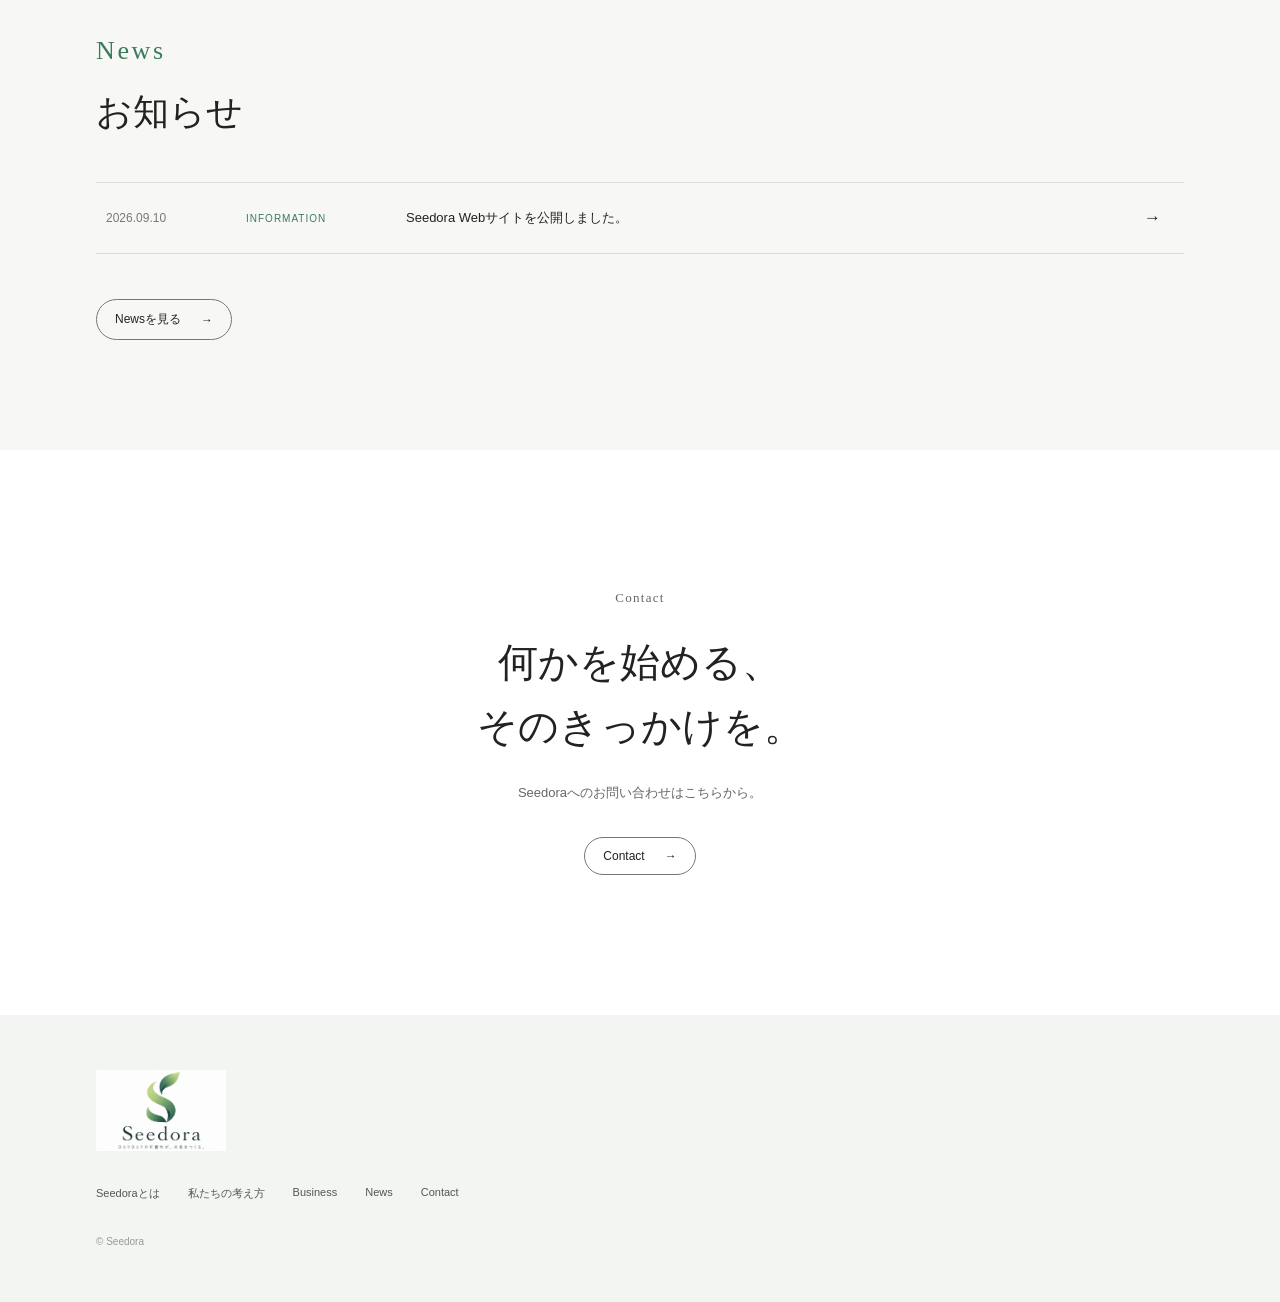
==== commit 2067c9db: "Update index.html" ====
--- a/index.html
+++ b/index.html
@@ -186,23 +186,70 @@
 <!-- ==============================
      PHILOSOPHY
 ============================== -->
+
 <section class="home-philosophy">
-<div class="home-philosophy-image">
-        <img src="images/seedora-vision.png" alt="Seedoraの考え方">
-    </div>
+
+    <div class="philosophy-number">
+        02
+    </div>
+
+
+    <!-- 画像エリア -->
+
+    <div class="philosophy-images">
+
+        <div class="philosophy-image philosophy-image-main">
+            <img
+                src="images/philosophy1.png"
+                alt="Seedoraの考え方"
+            >
+        </div>
+
+        <div class="philosophy-image philosophy-image-sub philosophy-image-left">
+            <img
+                src="images/philosophy2.png"
+                alt=""
+            >
+        </div>
+
+        <div class="philosophy-image philosophy-image-sub philosophy-image-right">
+            <img
+                src="images/philosophy3.png"
+                alt=""
+            >
+        </div>
+
+    </div>
+
+
+    <!-- テキスト -->
+
     <div class="home-philosophy-content">
+
         <p class="section-label">
             Philosophy
         </p>
+
         <h2>
             種は、人それぞれ。<br>
             咲く場所も、人それぞれ。
         </h2>
-        <a href="philosophy.html" class="text-link">
+
+        <p class="philosophy-lead">
+            自分の種を知り、<br>
+            自分らしく咲ける場所を。
+        </p>
+
+        <a
+            href="philosophy.html"
+            class="philosophy-more"
+        >
             私たちの考え方
             <span>→</span>
         </a>
-    </div>
+
+    </div>
+
 </section>
 <!-- ==============================
      BUSINESS
--- a/style.css
+++ b/style.css
@@ -287,76 +287,61 @@
     border-color: #397c5b;
     color: #fff;
 }
-
-
-
 /* ==============================
    ABOUT
-============================== */
-
-.home-about {
-    padding: 120px 7.5%;
-
-    background: #fff;
-}
-
-
-.home-section-inner {
-    max-width: 1150px;
-
-    margin: 0 auto;
-
-    display: grid;
-
-    grid-template-columns: 1fr 1fr;
-
-    gap: 100px;
-
-    align-items: center;
-}
-
-
-.home-section-heading h2 {
-    margin: 0;
-
-    font-family: Georgia, "Times New Roman", serif;
-
-    font-size: 36px;
-    font-weight: 400;
-
-    line-height: 1.65;
-
-    letter-spacing: 0.04em;
-}
-
-
-.home-section-content {
-    max-width: 500px;
-}
-
-
-.home-section-content p {
-    margin: 0 0 25px;
-
-    color: #555;
-
-    font-size: 14px;
-
-    line-height: 2.2;
-
-    letter-spacing: 0.03em;
-}
-/* ==============================
-   HOME ABOUT
 ============================== */
 
 .home-about {
     position: relative;
-    display: grid;
-    grid-template-columns: 52% 48%;
-    min-height: 650px;
-    background: #f7f8f5;
+    width: 100%;
+    height: 720px;
     overflow: hidden;
+}
+
+
+/* ------------------------------
+   Image
+------------------------------ */
+
+.home-about-image {
+    position: absolute;
+    inset: 0;
+
+    display: block;
+
+    width: 100%;
+    height: 100%;
+
+    z-index: 1;
+}
+
+.home-about-image img {
+    width: 100%;
+    height: 100%;
+
+    display: block;
+
+    object-fit: cover;
+}
+
+
+/* ------------------------------
+   Overlay
+------------------------------ */
+
+.home-about-overlay {
+    position: absolute;
+    inset: 0;
+
+    background:
+        linear-gradient(
+            90deg,
+            rgba(0, 0, 0, 0.52) 0%,
+            rgba(0, 0, 0, 0.25) 45%,
+            rgba(0, 0, 0, 0.05) 100%
+        );
+
+    z-index: 2;
 }
 
 
@@ -366,151 +351,137 @@
 
 .about-number {
     position: absolute;
-    left: 5%;
-    bottom: 35px;
-
-    font-family: Georgia, "Times New Roman", serif;
-    font-size: 14px;
-    color: #397c5b;
-    letter-spacing: 0.08em;
-
-    z-index: 5;
-}
-
-
-/* ------------------------------
-   Image
------------------------------- */
-
-.home-about-image {
-    position: relative;
-    height: 650px;
-    overflow: hidden;
-}
-
-.home-about-image::after {
-    content: "";
-    position: absolute;
-
-    width: 120px;
-    height: 120px;
-
-    right: -45px;
-    bottom: 70px;
-
-    background: rgba(57, 124, 91, 0.08);
-
-    z-index: 2;
-}
-
-.home-about-image img {
-    width: 100%;
-    height: 100%;
-
-    object-fit: cover;
-
-    display: block;
-}
-
-
-/* ------------------------------
-   Content
------------------------------- */
-
-.home-about-content {
-    position: relative;
-
-    display: flex;
-    flex-direction: column;
-    justify-content: center;
-
-    padding: 70px 10% 70px 12%;
-
-    background: #f7f8f5;
-}
-
-
-/* Label */
-
-.home-about-content .section-label {
-    margin-bottom: 30px;
-
-    font-family: Georgia, "Times New Roman", serif;
-    font-size: 15px;
-    letter-spacing: 0.18em;
-
-    color: #397c5b;
-}
-
-
-/* Heading */
-
-.home-about-content h2 {
-    margin: 0;
+
+    top: 55px;
+    left: 6%;
 
     font-family:
         Georgia,
         "Times New Roman",
         serif;
 
-    font-size: clamp(38px, 4vw, 58px);
-
-    line-height: 1.35;
+    font-size: 16px;
+
+    color: #fff;
+
+    letter-spacing: 0.1em;
+
+    z-index: 5;
+}
+
+
+/* ------------------------------
+   Content
+------------------------------ */
+
+.home-about-content {
+    position: absolute;
+
+    left: 10%;
+    top: 50%;
+
+    transform: translateY(-50%);
+
+    z-index: 5;
+
+    color: #fff;
+}
+
+
+/* Label */
+
+.home-about-content .section-label {
+    margin: 0 0 25px;
+
+    font-family:
+        Georgia,
+        "Times New Roman",
+        serif;
+
+    font-size: 16px;
+
+    letter-spacing: 0.18em;
+
+    color: #fff;
+}
+
+
+/* Heading */
+
+.home-about-content h2 {
+    margin: 0;
+
+    font-family:
+        Georgia,
+        "Times New Roman",
+        serif;
+
+    font-size: clamp(42px, 5vw, 68px);
+
+    line-height: 1.3;
 
     font-weight: 400;
 
-    color: #222;
+    color: #fff;
 }
 
 
 /* Lead */
 
-.about-lead {
-    margin-top: 35px;
+.home-about-content .about-lead {
+    margin: 30px 0 0;
 
     font-size: 15px;
+
     line-height: 2;
 
-    color: #555;
+    color: #fff;
 }
 
 
 /* ------------------------------
-   More Button
+   Button
 ------------------------------ */
 
-.about-more {
+.home-about-content .about-more {
     display: flex;
+
     align-items: center;
     justify-content: space-between;
 
     width: 230px;
 
-    margin-top: 45px;
+    margin-top: 40px;
 
     padding: 17px 22px;
 
-    border: 1px solid #397c5b;
+    border: 1px solid rgba(255, 255, 255, 0.8);
+
+    color: #fff;
+
+    text-decoration: none;
+
+    font-size: 13px;
+
+    letter-spacing: 0.08em;
+
+    transition: 0.3s ease;
+}
+
+.home-about-content .about-more span {
+    font-size: 19px;
+
+    transition: transform 0.3s ease;
+}
+
+.home-about-content .about-more:hover {
+    background: #fff;
 
     color: #397c5b;
-
-    text-decoration: none;
-
-    font-size: 13px;
-    letter-spacing: 0.08em;
-
-    transition:
-        background 0.3s ease,
-        color 0.3s ease;
-}
-
-.about-more span {
-    font-size: 18px;
-}
-
-.about-more:hover {
-    background: #397c5b;
-    color: #fff;
+}
+
+.home-about-content .about-more:hover span {
+    transform: translateX(6px);
 }
 
 
@@ -521,45 +492,42 @@
 @media (max-width: 768px) {
 
     .home-about {
-        display: flex;
-        flex-direction: column;
-
-        min-height: auto;
+        height: 680px;
+    }
+
+
+    .home-about-overlay {
+        background:
+            linear-gradient(
+                180deg,
+                rgba(0, 0, 0, 0.12) 0%,
+                rgba(0, 0, 0, 0.28) 40%,
+                rgba(0, 0, 0, 0.68) 100%
+            );
     }
 
 
     .about-number {
+        top: 30px;
         left: 25px;
-        bottom: 25px;
-
-        font-size: 13px;
-    }
-
-
-    .home-about-image {
-        width: 100%;
-        height: 58vw;
-        min-height: 250px;
-        max-height: 400px;
-    }
-
-
-    .home-about-image::after {
-        width: 80px;
-        height: 80px;
-
-        right: -25px;
-        bottom: 25px;
+
+        font-size: 14px;
     }
 
 
     .home-about-content {
-        padding: 65px 28px 85px;
+        left: 25px;
+        right: 25px;
+
+        top: auto;
+        bottom: 55px;
+
+        transform: none;
     }
 
 
     .home-about-content .section-label {
-        margin-bottom: 22px;
+        margin-bottom: 18px;
 
         font-size: 13px;
     }
@@ -567,27 +535,30 @@
 
     .home-about-content h2 {
         font-size: 38px;
-        line-height: 1.4;
-    }
-
-
-    .about-lead {
-        margin-top: 25px;
-
-        font-size: 14px;
-        line-height: 1.9;
-    }
-
-
-    .about-more {
+
+        line-height: 1.35;
+    }
+
+
+    .home-about-content .about-lead {
+        margin-top: 20px;
+
+        font-size: 13px;
+
+        line-height: 1.8;
+    }
+
+
+    .home-about-content .about-more {
         width: 100%;
 
-        margin-top: 35px;
-
-        padding: 18px 20px;
-    }
-
-}
+        margin-top: 28px;
+
+        padding: 17px 20px;
+    }
+
+}
+
 /* ==============================
    PHILOSOPHY
 ============================== */
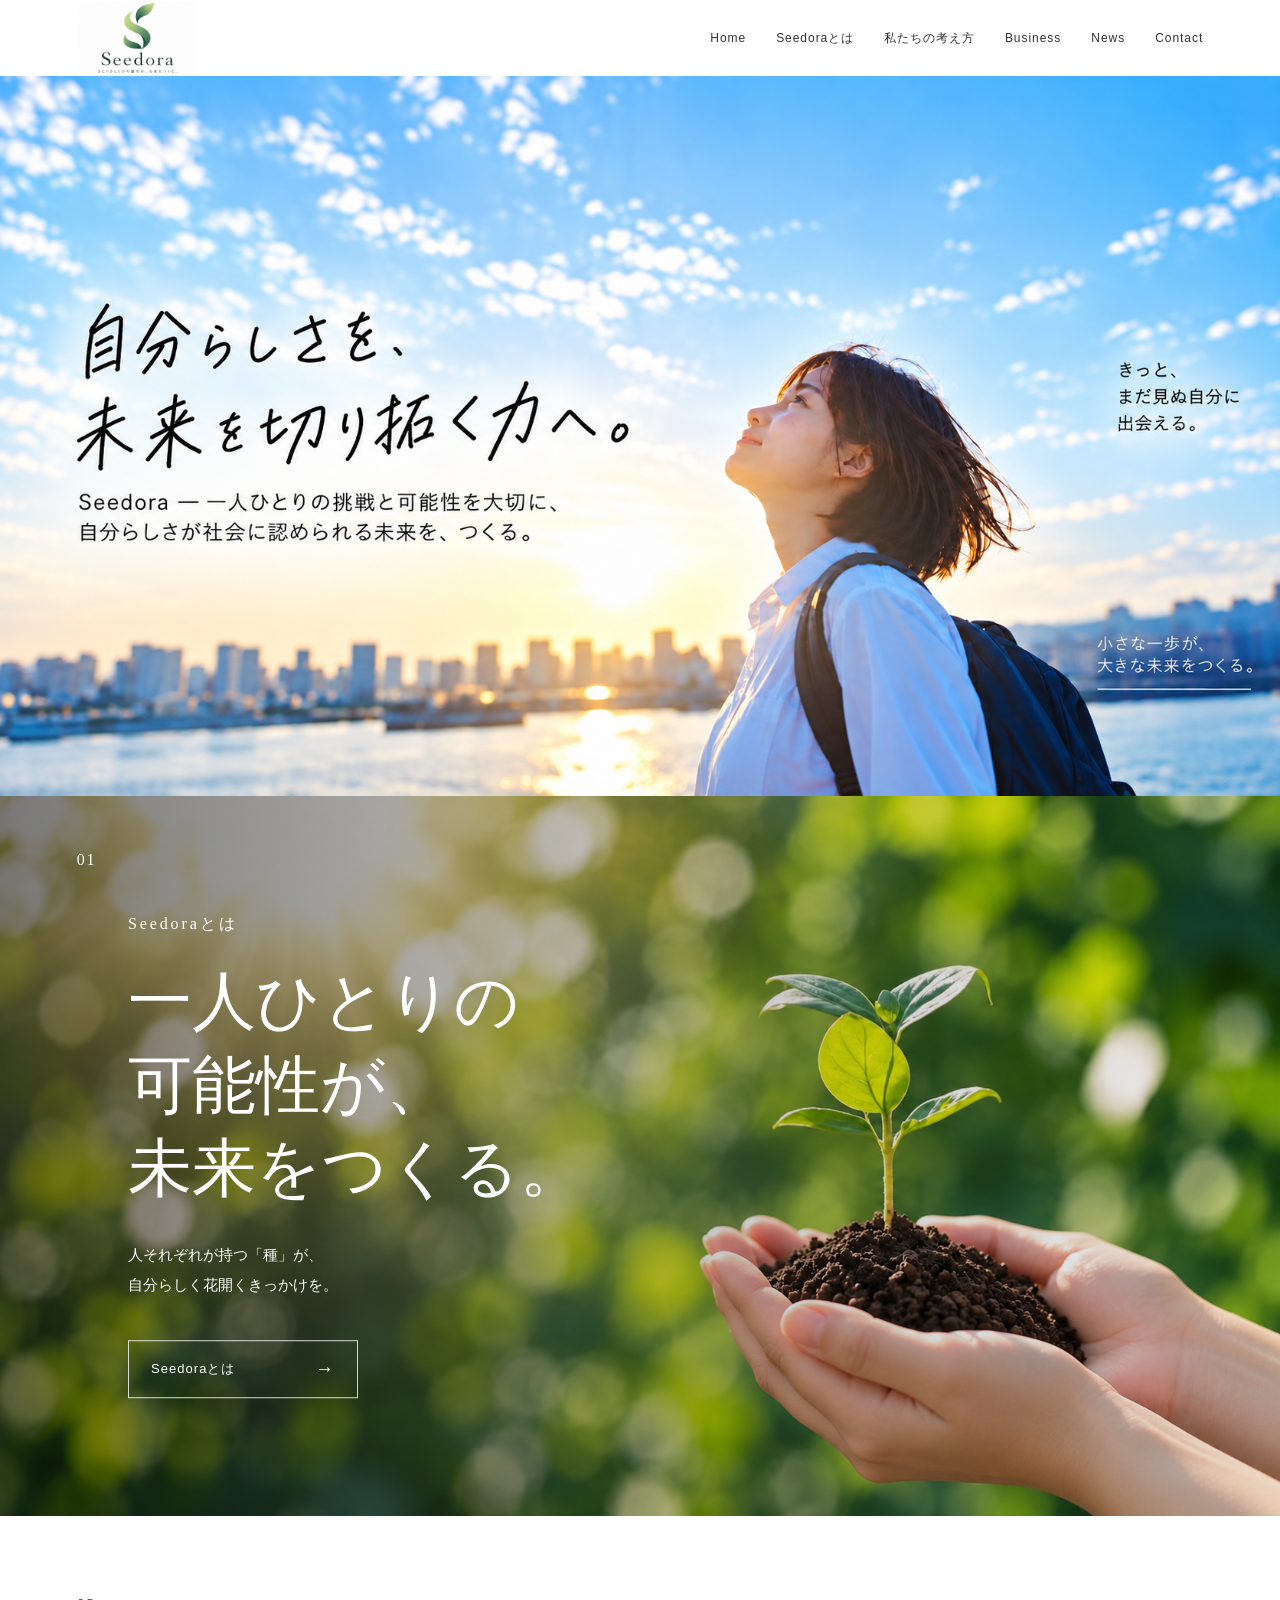
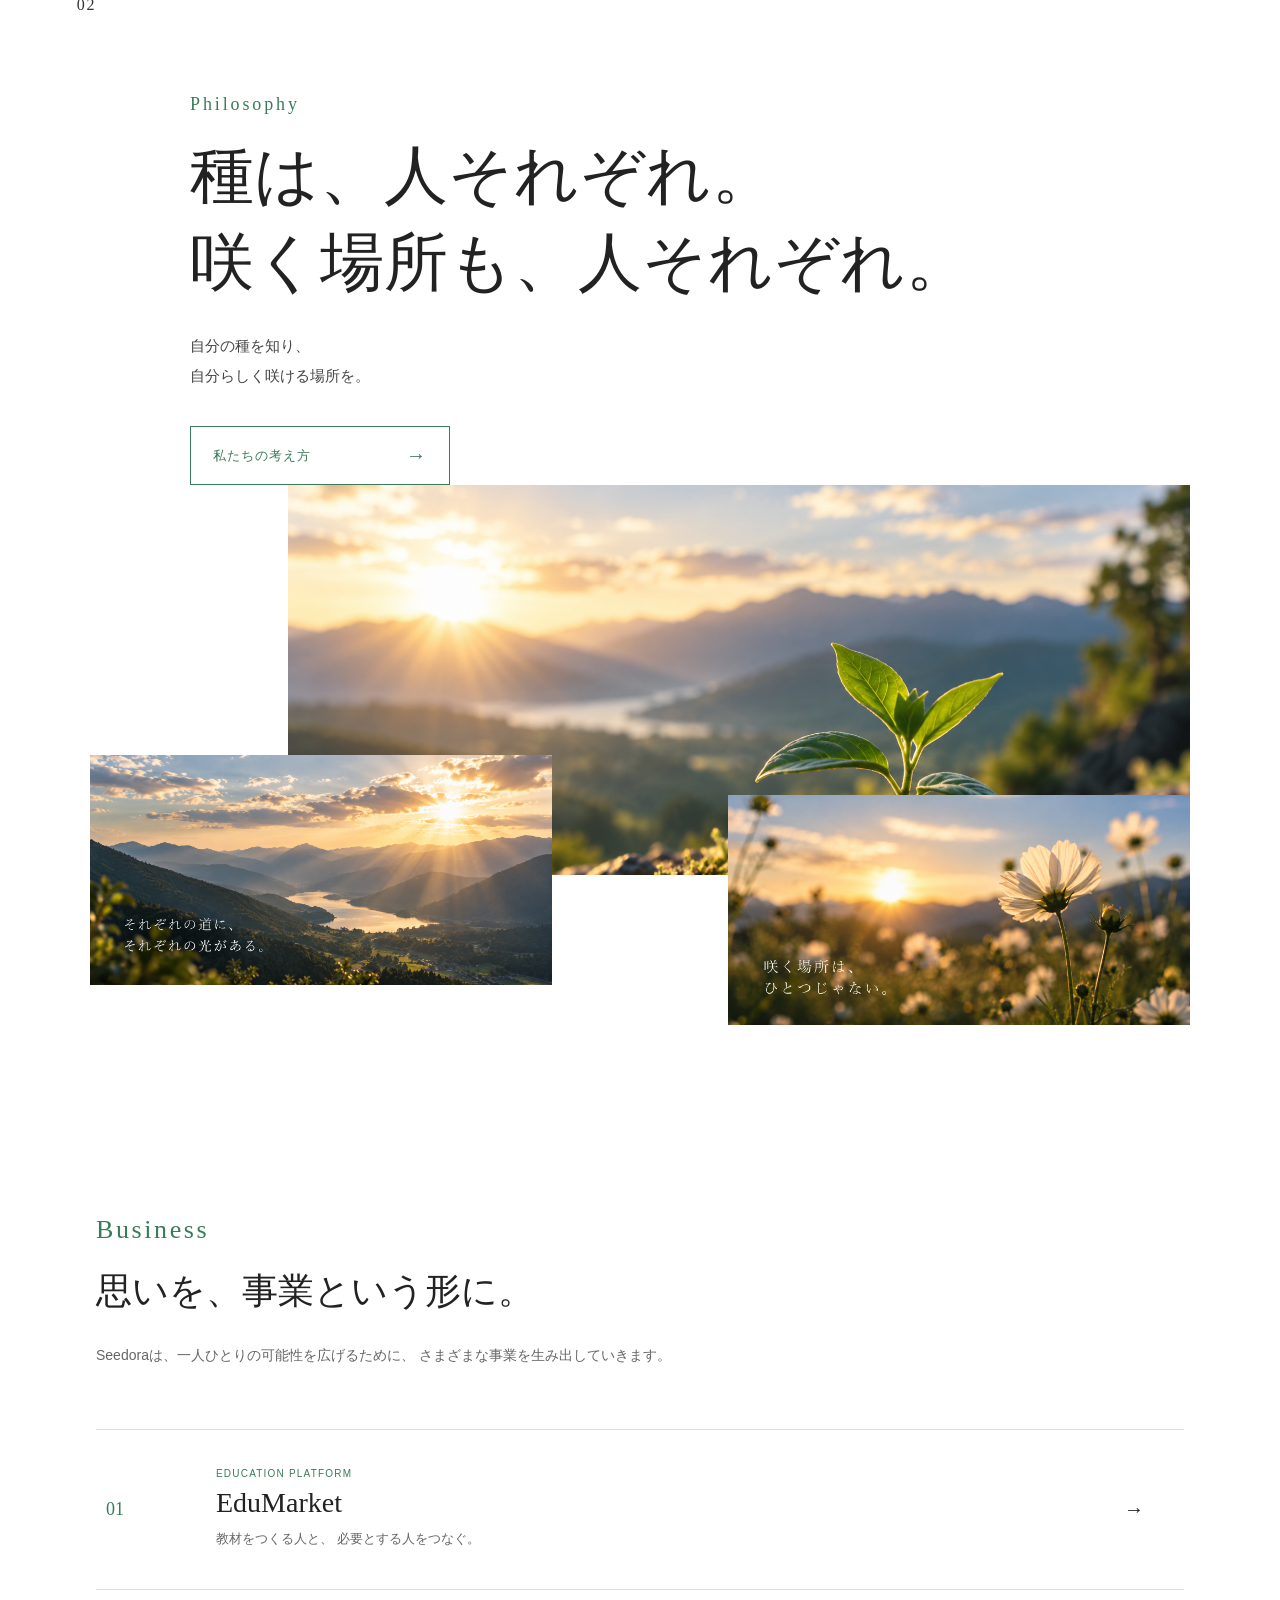
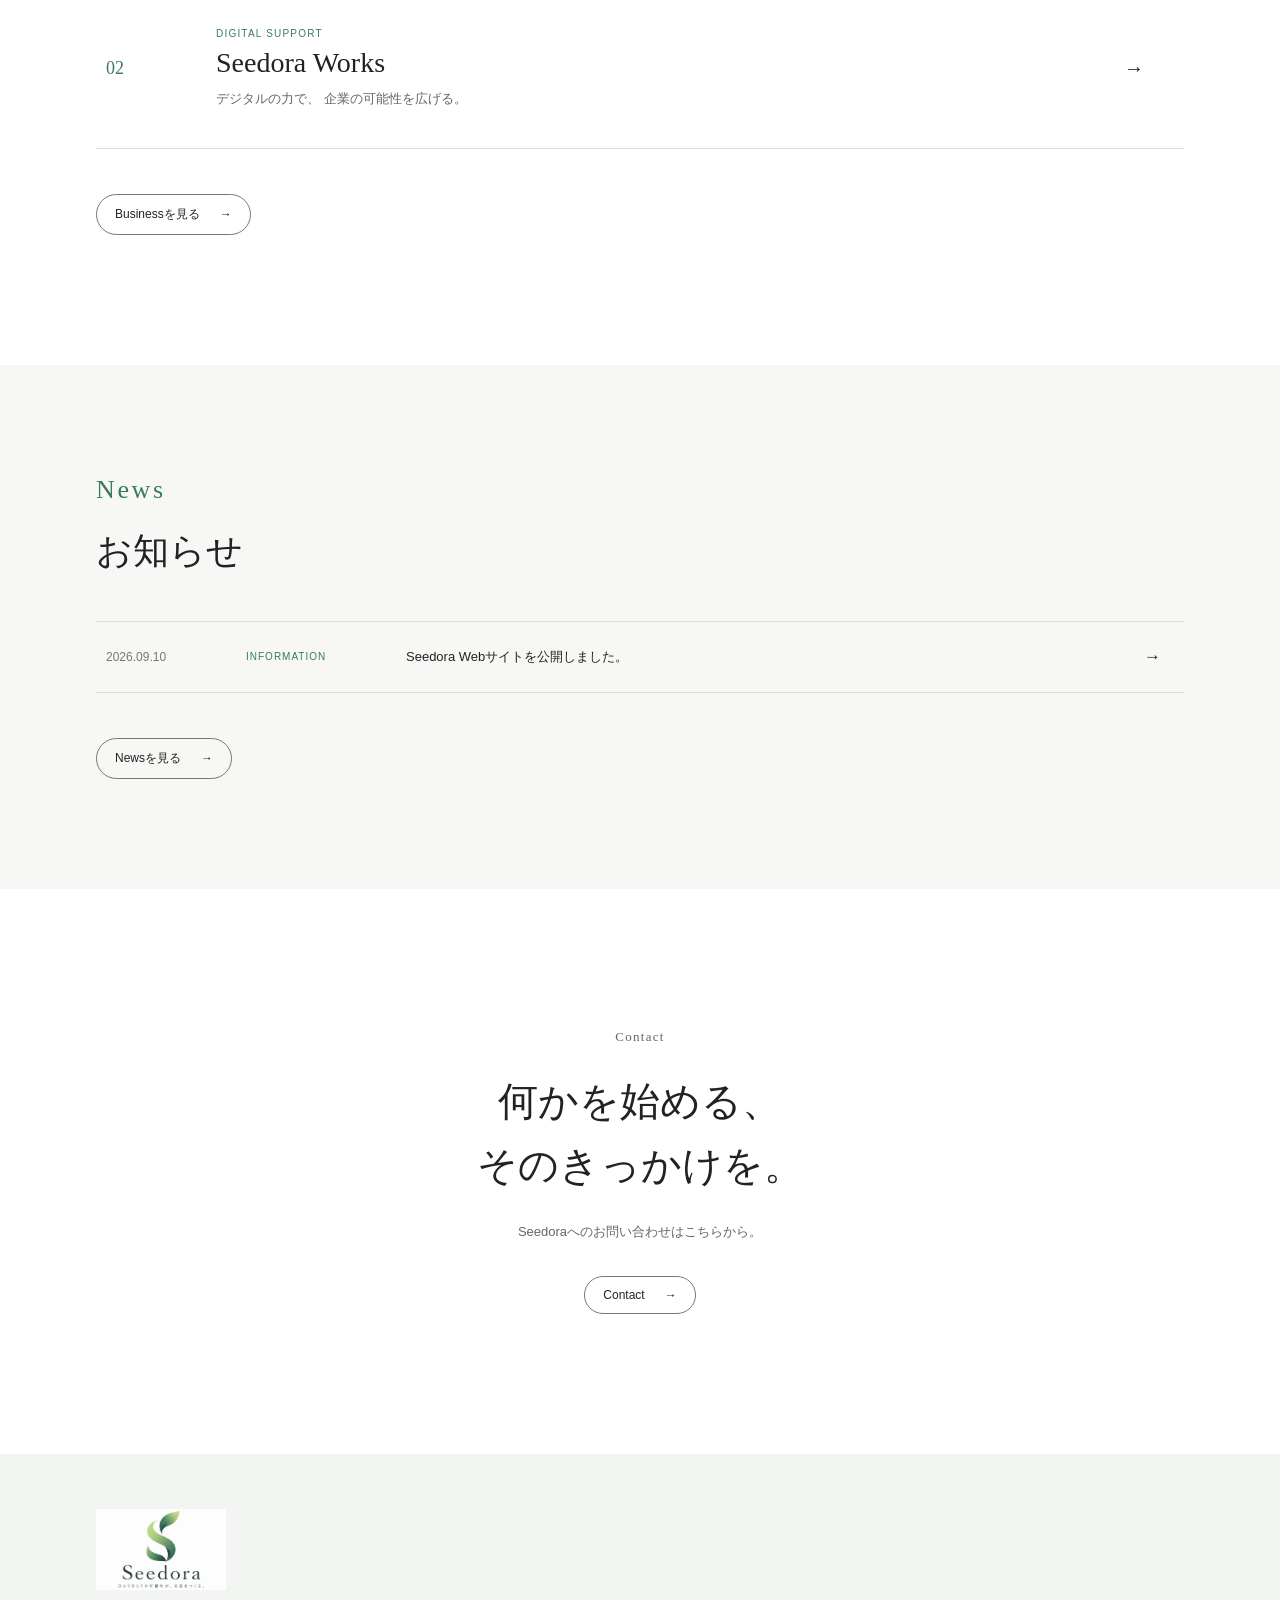
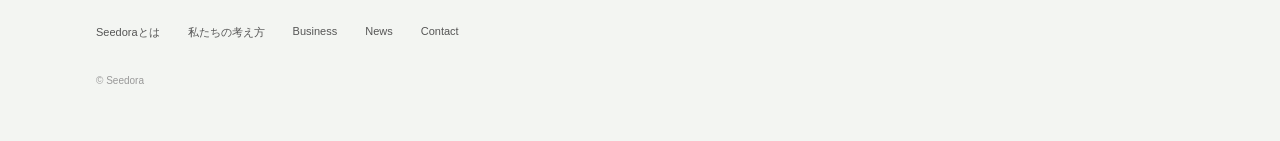
==== commit df75b784: "Update index.html" ====
--- a/index.html
+++ b/index.html
@@ -194,59 +194,60 @@
     </div>
 
 
-    <!-- 画像エリア -->
+    <!-- ==============================
+         CONTENT
+    ============================== -->
+
+    <div class="home-philosophy-content">
+
+        <p class="section-label">
+            Philosophy
+        </p>
+
+        <h2>
+            種は、人それぞれ。<br>
+            咲く場所も、人それぞれ。
+        </h2>
+
+        <p class="philosophy-lead">
+            自分の種を知り、<br>
+            自分らしく咲ける場所を。
+        </p>
+
+        <a href="philosophy.html" class="philosophy-more">
+            私たちの考え方
+            <span>→</span>
+        </a>
+
+    </div>
+
+
+    <!-- ==============================
+         IMAGES
+    ============================== -->
 
     <div class="philosophy-images">
 
-        <div class="philosophy-image philosophy-image-main">
+        <div class="philosophy-image-main">
             <img
                 src="images/philosophy1.png"
                 alt="Seedoraの考え方"
             >
         </div>
 
-        <div class="philosophy-image philosophy-image-sub philosophy-image-left">
+        <div class="philosophy-image-sub philosophy-image-left">
             <img
                 src="images/philosophy2.png"
-                alt=""
+                alt="それぞれの道に、それぞれの光がある"
             >
         </div>
 
-        <div class="philosophy-image philosophy-image-sub philosophy-image-right">
+        <div class="philosophy-image-sub philosophy-image-right">
             <img
                 src="images/philosophy3.png"
-                alt=""
+                alt="咲く場所は、ひとつじゃない"
             >
         </div>
-
-    </div>
-
-
-    <!-- テキスト -->
-
-    <div class="home-philosophy-content">
-
-        <p class="section-label">
-            Philosophy
-        </p>
-
-        <h2>
-            種は、人それぞれ。<br>
-            咲く場所も、人それぞれ。
-        </h2>
-
-        <p class="philosophy-lead">
-            自分の種を知り、<br>
-            自分らしく咲ける場所を。
-        </p>
-
-        <a
-            href="philosophy.html"
-            class="philosophy-more"
-        >
-            私たちの考え方
-            <span>→</span>
-        </a>
 
     </div>
 
--- a/style.css
+++ b/style.css
@@ -564,54 +564,389 @@
 ============================== */
 
 .home-philosophy {
-    padding: 130px 7.5%;
-
-    background: #f7f8f5;
-}
-
-
-.philosophy-inner {
-    max-width: 1150px;
+    position: relative;
+    width: 100%;
+    background: #fff;
+
+    padding: 80px 6% 100px;
+
+    overflow: hidden;
+}
+
+
+/* ==============================
+   NUMBER
+============================== */
+
+.philosophy-number {
+    margin-bottom: 15px;
+
+    font-family:
+        Georgia,
+        "Times New Roman",
+        serif;
+
+    font-size: 16px;
+    letter-spacing: 0.1em;
+
+    color: #333;
+}
+
+
+/* ==============================
+   IMAGE LAYOUT
+============================== */
+
+.philosophy-images {
+    position: relative;
+
+    width: 100%;
+    max-width: 1100px;
+
+    height: 500px;
 
     margin: 0 auto;
-
-    display: grid;
-
-    grid-template-columns: 1.1fr 0.9fr;
-
-    gap: 100px;
+}
+
+
+/* ------------------------------
+   Main Image
+------------------------------ */
+
+.philosophy-image-main {
+    position: absolute;
+
+    top: 0;
+    right: 0;
+
+    width: 82%;
+    height: 390px;
+
+    z-index: 1;
+
+    overflow: hidden;
+}
+
+.philosophy-image-main img {
+    display: block;
+
+    width: 100%;
+    height: 100%;
+
+    object-fit: cover;
+}
+
+
+/* ------------------------------
+   Sub Images
+------------------------------ */
+
+.philosophy-image-sub {
+    position: absolute;
+
+    width: 42%;
+    height: 230px;
+
+    overflow: hidden;
+
+    z-index: 3;
+}
+
+.philosophy-image-sub img {
+    display: block;
+
+    width: 100%;
+    height: 100%;
+
+    object-fit: cover;
+}
+
+
+/* Left */
+
+.philosophy-image-left {
+    left: 0;
+    bottom: 0;
+}
+
+
+/* Right */
+
+.philosophy-image-right {
+    right: 0;
+    bottom: -40px;
+}
+
+
+/* ==============================
+   CONTENT
+============================== */
+
+.home-philosophy-content {
+    position: relative;
+
+    z-index: 5;
+
+    max-width: 900px;
+
+    margin: 80px auto 0;
+}
+
+
+.home-philosophy-content .section-label {
+    margin: 0 0 18px;
+
+    font-family:
+        Georgia,
+        "Times New Roman",
+        serif;
+
+    font-size: 18px;
+
+    letter-spacing: 0.16em;
+
+    color: #397c5b;
+}
+
+
+.home-philosophy-content h2 {
+    margin: 0;
+
+    font-family:
+        Georgia,
+        "Times New Roman",
+        serif;
+
+    font-size: clamp(40px, 5vw, 68px);
+
+    line-height: 1.35;
+
+    font-weight: 400;
+
+    color: #222;
+}
+
+
+.philosophy-lead {
+    margin-top: 25px;
+
+    font-size: 15px;
+
+    line-height: 2;
+
+    color: #444;
+}
+
+
+/* ==============================
+   BUTTON
+============================== */
+
+.philosophy-more {
+    display: flex;
 
     align-items: center;
-}
-
-
-.philosophy-heading h2 {
-    margin: 0;
-
-    font-family: Georgia, "Times New Roman", serif;
-
-    font-size: 38px;
-
-    font-weight: 400;
-
-    line-height: 1.7;
-
-    letter-spacing: 0.04em;
-}
-
-
-.philosophy-content p {
-    margin: 0 0 22px;
-
-    color: #555;
-
-    font-size: 14px;
-
-    line-height: 2.2;
-}
-
-
-
+    justify-content: space-between;
+
+    width: 260px;
+
+    margin-top: 35px;
+
+    padding: 17px 22px;
+
+    border: 1px solid #397c5b;
+
+    color: #397c5b;
+
+    text-decoration: none;
+
+    font-size: 13px;
+
+    letter-spacing: 0.08em;
+}
+
+.philosophy-more span {
+    font-size: 20px;
+}
+
+
+/* ==============================
+   MOBILE
+============================== */
+
+@media (max-width: 768px) {
+
+    .home-philosophy {
+
+        padding: 35px 25px 55px;
+
+        /*
+         * 画像＋文字を
+         * 1セクション内に収める
+         */
+    }
+
+
+    /* ------------------------------
+       Number
+    ------------------------------ */
+
+    .philosophy-number {
+        margin-bottom: 8px;
+
+        font-size: 13px;
+    }
+
+
+    /* ------------------------------
+       Image Layout
+    ------------------------------ */
+
+    .philosophy-images {
+
+        position: relative;
+
+        width: 100%;
+
+        height: 315px;
+
+        margin: 0;
+    }
+
+
+    /* ------------------------------
+       Main
+    ------------------------------ */
+
+    .philosophy-image-main {
+
+        position: absolute;
+
+        top: 0;
+        right: 0;
+
+        width: 92%;
+        height: 235px;
+
+        margin: 0;
+    }
+
+
+    /* ------------------------------
+       Small Left
+    ------------------------------ */
+
+    .philosophy-image-left {
+
+        position: absolute;
+
+        left: 0;
+        bottom: 0;
+
+        width: 48%;
+        height: 125px;
+
+        margin: 0;
+
+        z-index: 4;
+    }
+
+
+    /* ------------------------------
+       Small Right
+    ------------------------------ */
+
+    .philosophy-image-right {
+
+        position: absolute;
+
+        right: 0;
+        bottom: -18px;
+
+        width: 48%;
+        height: 125px;
+
+        margin: 0;
+
+        z-index: 4;
+    }
+
+
+    /* ------------------------------
+       Images
+    ------------------------------ */
+
+    .philosophy-image-main img,
+    .philosophy-image-left img,
+    .philosophy-image-right img {
+
+        width: 100%;
+        height: 100%;
+
+        display: block;
+
+        object-fit: cover;
+    }
+
+
+    /* ------------------------------
+       Text
+    ------------------------------ */
+
+    .home-philosophy-content {
+
+        margin: 55px 0 0;
+
+        max-width: none;
+    }
+
+
+    .home-philosophy-content .section-label {
+
+        margin-bottom: 10px;
+
+        font-size: 14px;
+
+        color: #397c5b;
+    }
+
+
+    .home-philosophy-content h2 {
+
+        font-size: 32px;
+
+        line-height: 1.45;
+
+        letter-spacing: 0.02em;
+    }
+
+
+    .philosophy-lead {
+
+        margin-top: 15px;
+
+        font-size: 12px;
+
+        line-height: 1.8;
+    }
+
+
+    /* ------------------------------
+       Button
+    ------------------------------ */
+
+    .philosophy-more {
+
+        width: 100%;
+
+        margin-top: 20px;
+
+        padding: 15px 18px;
+
+        font-size: 12px;
+    }
+
+}
 /* ==============================
    BUSINESS
 ============================== */
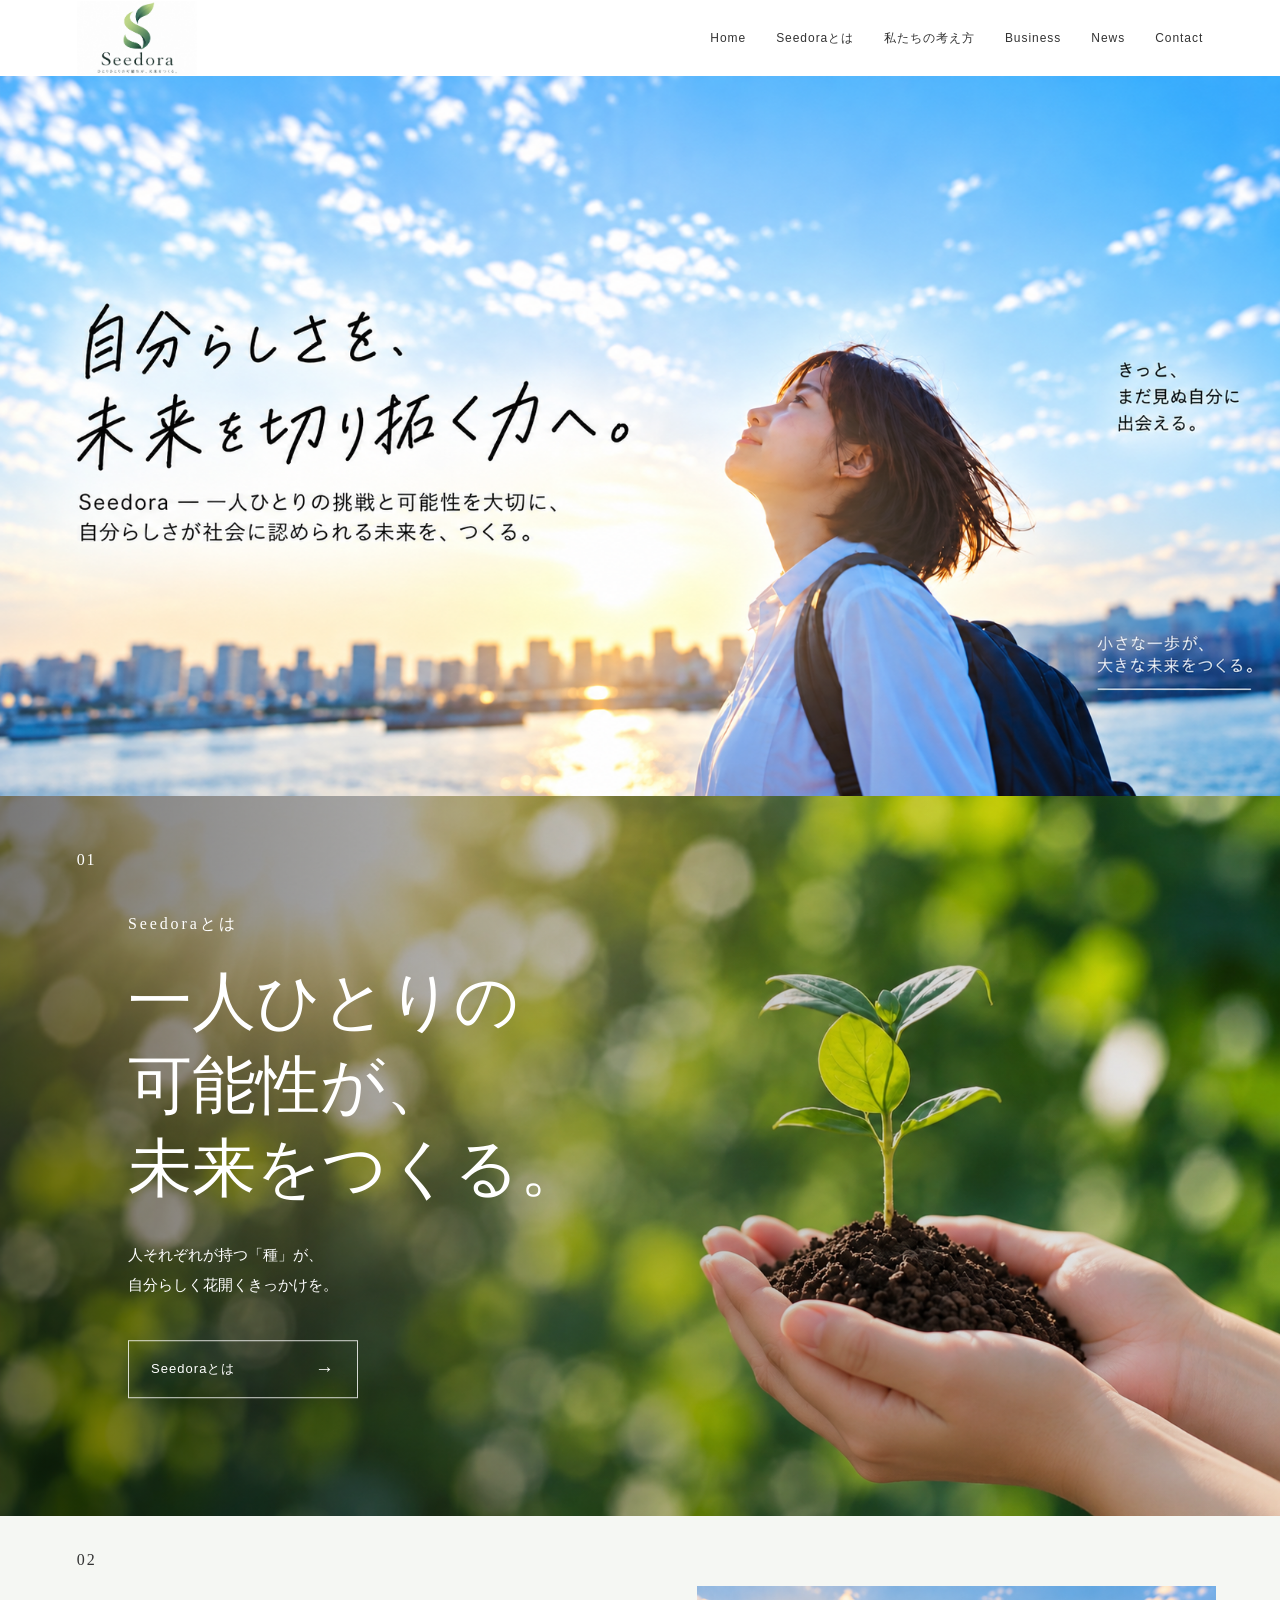
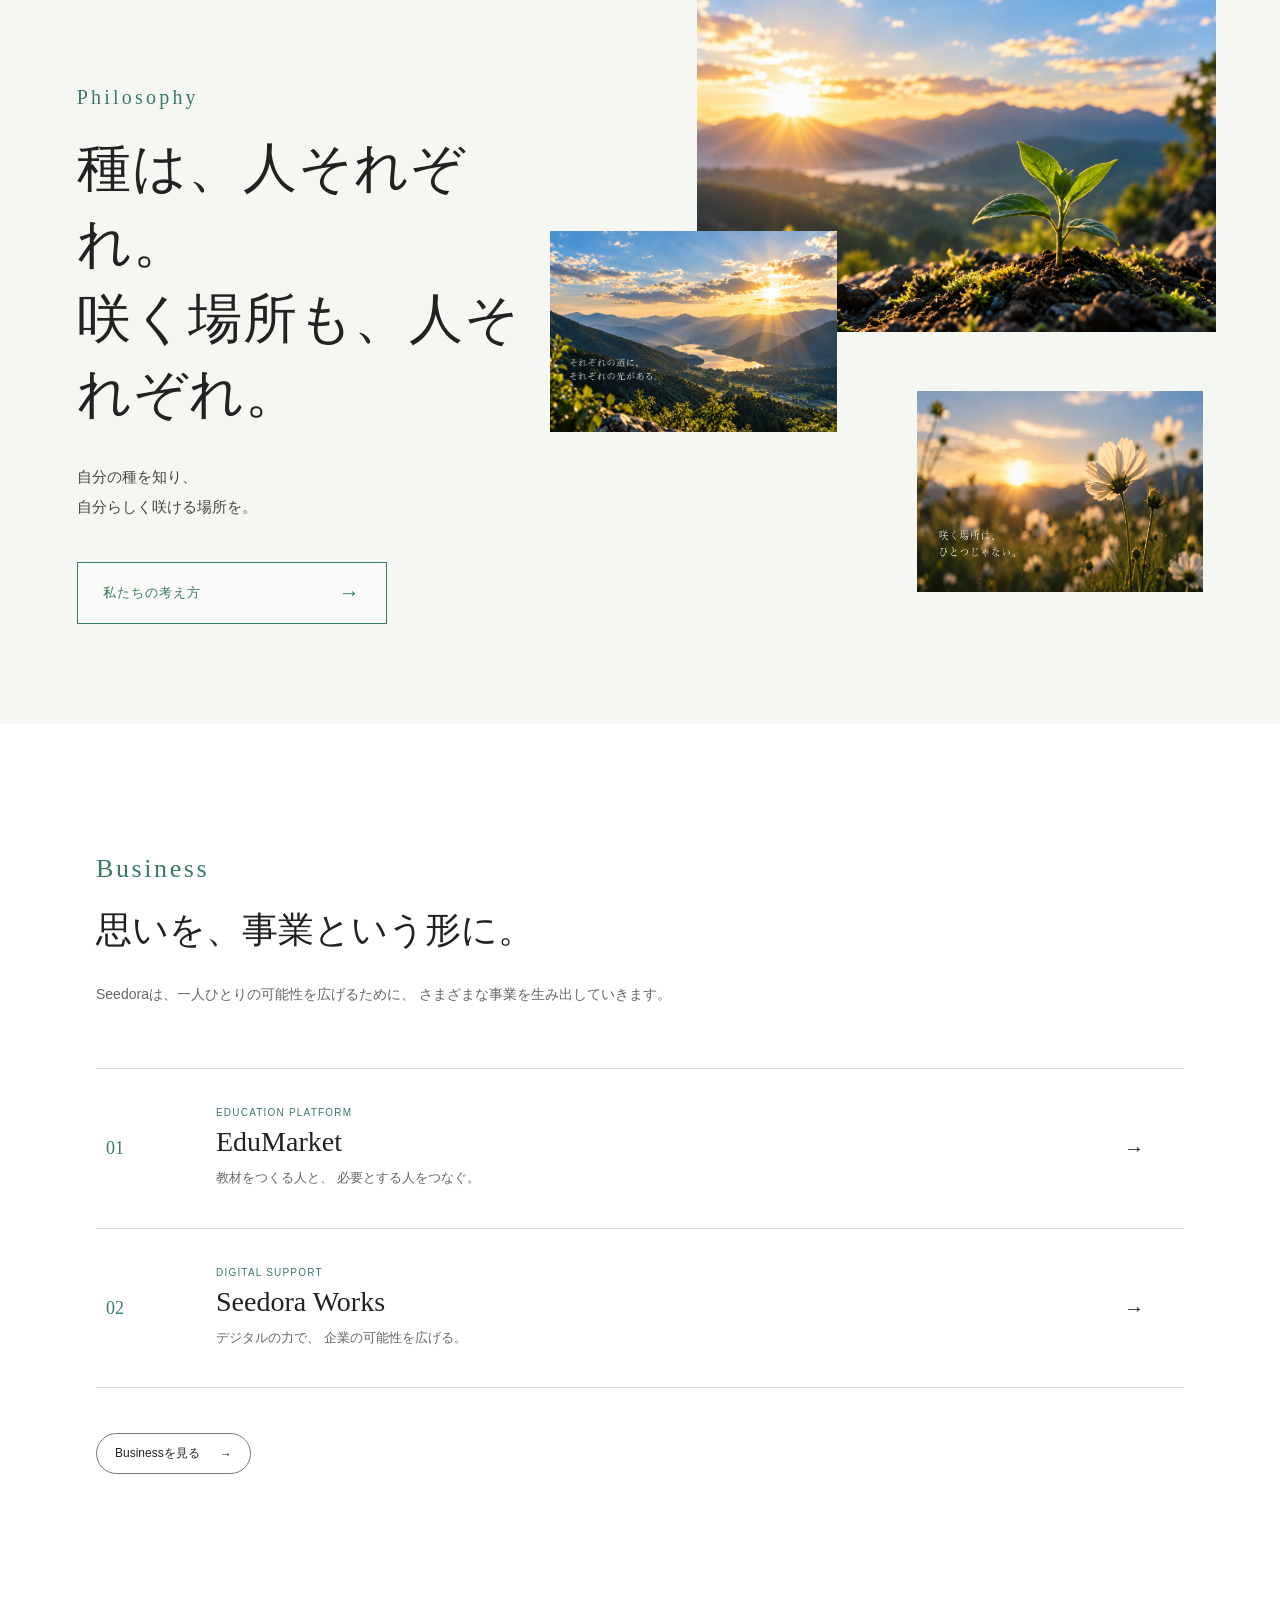
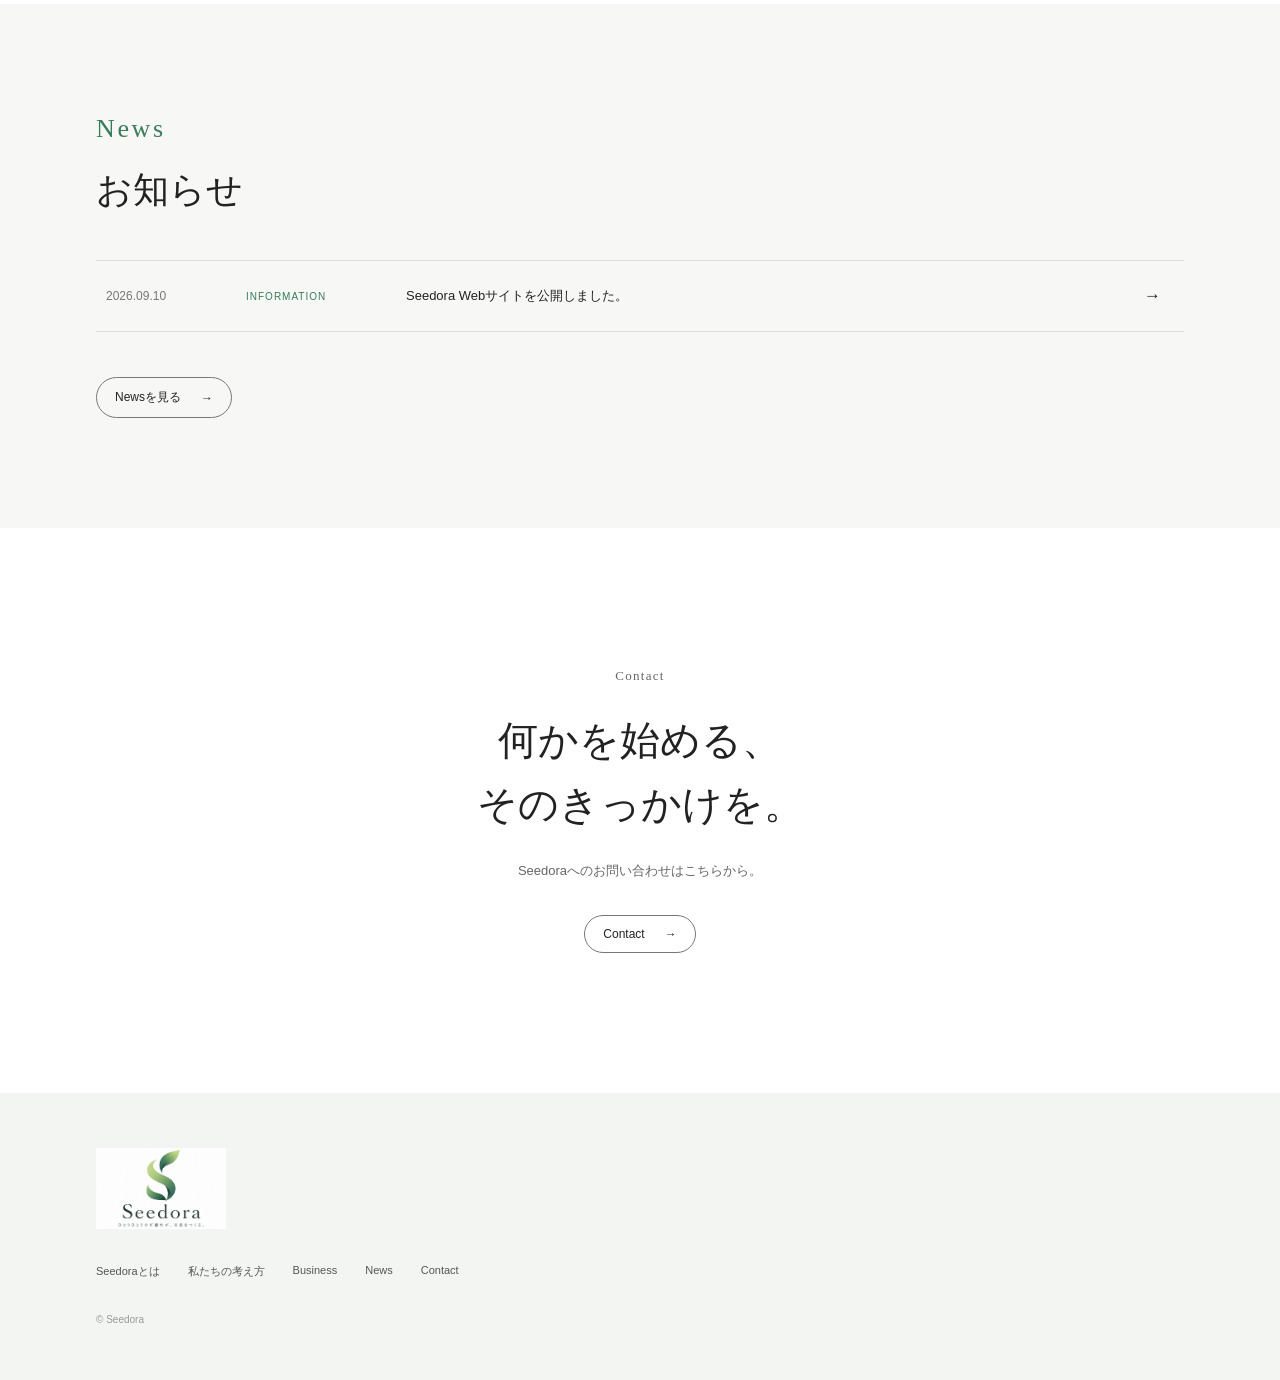
==== commit f1b57716: "Update index.html" ====
--- a/index.html
+++ b/index.html
@@ -193,37 +193,8 @@
         02
     </div>
 
-
     <!-- ==============================
-         CONTENT
-    ============================== -->
-
-    <div class="home-philosophy-content">
-
-        <p class="section-label">
-            Philosophy
-        </p>
-
-        <h2>
-            種は、人それぞれ。<br>
-            咲く場所も、人それぞれ。
-        </h2>
-
-        <p class="philosophy-lead">
-            自分の種を知り、<br>
-            自分らしく咲ける場所を。
-        </p>
-
-        <a href="philosophy.html" class="philosophy-more">
-            私たちの考え方
-            <span>→</span>
-        </a>
-
-    </div>
-
-
-    <!-- ==============================
-         IMAGES
+         IMAGE AREA
     ============================== -->
 
     <div class="philosophy-images">
@@ -231,18 +202,18 @@
         <div class="philosophy-image-main">
             <img
                 src="images/philosophy1.png"
-                alt="Seedoraの考え方"
+                alt="芽吹く種"
             >
         </div>
 
-        <div class="philosophy-image-sub philosophy-image-left">
+        <div class="philosophy-image-left">
             <img
                 src="images/philosophy2.png"
                 alt="それぞれの道に、それぞれの光がある"
             >
         </div>
 
-        <div class="philosophy-image-sub philosophy-image-right">
+        <div class="philosophy-image-right">
             <img
                 src="images/philosophy3.png"
                 alt="咲く場所は、ひとつじゃない"
@@ -251,6 +222,37 @@
 
     </div>
 
+
+    <!-- ==============================
+         CONTENT
+    ============================== -->
+
+    <div class="home-philosophy-content">
+
+        <p class="section-label">
+            Philosophy
+        </p>
+
+        <h2>
+            種は、人それぞれ。<br>
+            咲く場所も、人それぞれ。
+        </h2>
+
+        <p class="philosophy-lead">
+            自分の種を知り、<br>
+            自分らしく咲ける場所を。
+        </p>
+
+        <a
+            href="philosophy.html"
+            class="philosophy-more"
+        >
+            私たちの考え方
+            <span>→</span>
+        </a>
+
+    </div>
+
 </section>
 <!-- ==============================
      BUSINESS
--- a/style.css
+++ b/style.css
@@ -566,9 +566,11 @@
 .home-philosophy {
     position: relative;
     width: 100%;
-    background: #fff;
-
-    padding: 80px 6% 100px;
+    min-height: 780px;
+
+    padding: 90px 6% 100px;
+
+    background: #f5f7f3;
 
     overflow: hidden;
 }
@@ -579,7 +581,10 @@
 ============================== */
 
 .philosophy-number {
-    margin-bottom: 15px;
+    position: absolute;
+
+    top: 35px;
+    left: 6%;
 
     font-family:
         Georgia,
@@ -587,31 +592,32 @@
         serif;
 
     font-size: 16px;
-    letter-spacing: 0.1em;
+    letter-spacing: 0.12em;
 
     color: #333;
-}
-
-
-/* ==============================
-   IMAGE LAYOUT
+
+    z-index: 10;
+}
+
+
+/* ==============================
+   IMAGE AREA
 ============================== */
 
 .philosophy-images {
-    position: relative;
-
-    width: 100%;
-    max-width: 1100px;
-
-    height: 500px;
-
-    margin: 0 auto;
-}
-
-
-/* ------------------------------
-   Main Image
------------------------------- */
+    position: absolute;
+
+    top: 70px;
+    right: 5%;
+
+    width: 52%;
+    height: 650px;
+}
+
+
+/* ==============================
+   MAIN IMAGE
+============================== */
 
 .philosophy-image-main {
     position: absolute;
@@ -619,12 +625,12 @@
     top: 0;
     right: 0;
 
-    width: 82%;
-    height: 390px;
-
-    z-index: 1;
+    width: 78%;
+    aspect-ratio: 3 / 2;
 
     overflow: hidden;
+
+    z-index: 2;
 }
 
 .philosophy-image-main img {
@@ -633,48 +639,60 @@
     width: 100%;
     height: 100%;
 
-    object-fit: cover;
-}
-
-
-/* ------------------------------
-   Sub Images
------------------------------- */
-
-.philosophy-image-sub {
+    object-fit: contain;
+}
+
+
+/* ==============================
+   LEFT SUB IMAGE
+============================== */
+
+.philosophy-image-left {
     position: absolute;
 
-    width: 42%;
-    height: 230px;
+    left: 0;
+    top: 245px;
+
+    width: 43%;
+    aspect-ratio: 1499 / 1049;
 
     overflow: hidden;
 
     z-index: 3;
 }
 
-.philosophy-image-sub img {
+
+/* ==============================
+   RIGHT SUB IMAGE
+============================== */
+
+.philosophy-image-right {
+    position: absolute;
+
+    right: 2%;
+    top: 405px;
+
+    width: 43%;
+    aspect-ratio: 1000 / 700;
+
+    overflow: hidden;
+
+    z-index: 4;
+}
+
+
+/* ==============================
+   SUB IMAGE COMMON
+============================== */
+
+.philosophy-image-left img,
+.philosophy-image-right img {
     display: block;
 
     width: 100%;
     height: 100%;
 
-    object-fit: cover;
-}
-
-
-/* Left */
-
-.philosophy-image-left {
-    left: 0;
-    bottom: 0;
-}
-
-
-/* Right */
-
-.philosophy-image-right {
-    right: 0;
-    bottom: -40px;
+    object-fit: contain;
 }
 
 
@@ -685,29 +703,40 @@
 .home-philosophy-content {
     position: relative;
 
-    z-index: 5;
-
-    max-width: 900px;
-
-    margin: 80px auto 0;
-}
-
+    z-index: 10;
+
+    width: 43%;
+    max-width: 600px;
+
+    margin: 0;
+
+    padding-top: 80px;
+}
+
+
+/* ==============================
+   LABEL
+============================== */
 
 .home-philosophy-content .section-label {
-    margin: 0 0 18px;
+    margin: 0 0 22px;
 
     font-family:
         Georgia,
         "Times New Roman",
         serif;
 
-    font-size: 18px;
+    font-size: 20px;
 
     letter-spacing: 0.16em;
 
     color: #397c5b;
 }
 
+
+/* ==============================
+   HEADING
+============================== */
 
 .home-philosophy-content h2 {
     margin: 0;
@@ -717,18 +746,24 @@
         "Times New Roman",
         serif;
 
-    font-size: clamp(40px, 5vw, 68px);
-
-    line-height: 1.35;
+    font-size: clamp(42px, 4.2vw, 64px);
+
+    line-height: 1.4;
 
     font-weight: 400;
 
+    letter-spacing: 0.02em;
+
     color: #222;
 }
 
 
+/* ==============================
+   LEAD
+============================== */
+
 .philosophy-lead {
-    margin-top: 25px;
+    margin-top: 30px;
 
     font-size: 15px;
 
@@ -748,11 +783,11 @@
     align-items: center;
     justify-content: space-between;
 
-    width: 260px;
-
-    margin-top: 35px;
-
-    padding: 17px 22px;
+    width: 310px;
+
+    margin-top: 40px;
+
+    padding: 18px 25px;
 
     border: 1px solid #397c5b;
 
@@ -763,60 +798,80 @@
     font-size: 13px;
 
     letter-spacing: 0.08em;
+
+    background: rgba(255,255,255,0.45);
+
+    transition: 0.3s ease;
+}
+
+.philosophy-more:hover {
+    background: #397c5b;
+    color: #fff;
 }
 
 .philosophy-more span {
-    font-size: 20px;
-}
-
-
-/* ==============================
-   MOBILE
+    font-size: 21px;
+}
+
+/* ==============================
+   MOBILE PHILOSOPHY
 ============================== */
 
 @media (max-width: 768px) {
 
     .home-philosophy {
-
-        padding: 35px 25px 55px;
-
-        /*
-         * 画像＋文字を
-         * 1セクション内に収める
-         */
-    }
-
-
-    /* ------------------------------
-       Number
-    ------------------------------ */
+        width: 100%;
+        min-height: auto;
+
+        padding: 0 25px 60px;
+
+        background: #f5f7f3;
+
+        overflow: hidden;
+    }
+
+
+    /* ==============================
+       NUMBER
+    ============================== */
 
     .philosophy-number {
+        position: relative;
+
+        top: auto;
+        left: auto;
+
+        padding-top: 8px;
         margin-bottom: 8px;
 
         font-size: 13px;
     }
 
 
-    /* ------------------------------
-       Image Layout
-    ------------------------------ */
+    /* ==============================
+       IMAGE AREA
+    ============================== */
 
     .philosophy-images {
 
         position: relative;
 
+        top: auto;
+        right: auto;
+        left: auto;
+
         width: 100%;
-
         height: 315px;
 
         margin: 0;
-    }
-
-
-    /* ------------------------------
-       Main
-    ------------------------------ */
+
+        display: block;
+    }
+
+
+    /* ==============================
+       MAIN IMAGE
+    ============================== */
 
     .philosophy-image-main {
 
@@ -824,27 +879,37 @@
 
         top: 0;
         right: 0;
+        left: auto;
 
         width: 92%;
-        height: 235px;
+        height: auto;
+
+        aspect-ratio: 3 / 2;
 
         margin: 0;
-    }
-
-
-    /* ------------------------------
-       Small Left
-    ------------------------------ */
+
+        overflow: hidden;
+
+        z-index: 2;
+    }
+
+
+    /* ==============================
+       LEFT IMAGE
+    ============================== */
 
     .philosophy-image-left {
 
         position: absolute;
 
+        top: 195px;
         left: 0;
-        bottom: 0;
+        right: auto;
 
         width: 48%;
-        height: 125px;
+        height: auto;
+
+        aspect-ratio: 1499 / 1049;
 
         margin: 0;
 
@@ -852,19 +917,22 @@
     }
 
 
-    /* ------------------------------
-       Small Right
-    ------------------------------ */
+    /* ==============================
+       RIGHT IMAGE
+    ============================== */
 
     .philosophy-image-right {
 
         position: absolute;
 
+        top: 225px;
         right: 0;
-        bottom: -18px;
+        left: auto;
 
         width: 48%;
-        height: 125px;
+        height: auto;
+
+        aspect-ratio: 1000 / 700;
 
         margin: 0;
 
@@ -872,38 +940,45 @@
     }
 
 
-    /* ------------------------------
-       Images
-    ------------------------------ */
+    /* ==============================
+       IMAGE ITSELF
+    ============================== */
 
     .philosophy-image-main img,
     .philosophy-image-left img,
     .philosophy-image-right img {
 
+        display: block;
+
         width: 100%;
         height: 100%;
 
-        display: block;
-
-        object-fit: cover;
-    }
-
-
-    /* ------------------------------
-       Text
-    ------------------------------ */
+        object-fit: contain;
+    }
+
+
+    /* ==============================
+       TEXT
+    ============================== */
 
     .home-philosophy-content {
 
-        margin: 55px 0 0;
-
+        position: relative;
+
+        z-index: 10;
+
+        width: 100%;
         max-width: none;
+
+        margin: 35px 0 0;
+
+        padding: 0;
     }
 
 
     .home-philosophy-content .section-label {
 
-        margin-bottom: 10px;
+        margin: 0 0 10px;
 
         font-size: 14px;
 
@@ -913,6 +988,8 @@
 
     .home-philosophy-content h2 {
 
+        margin: 0;
+
         font-size: 32px;
 
         line-height: 1.45;
@@ -931,9 +1008,9 @@
     }
 
 
-    /* ------------------------------
-       Button
-    ------------------------------ */
+    /* ==============================
+       BUTTON
+    ============================== */
 
     .philosophy-more {
 
@@ -947,6 +1024,7 @@
     }
 
 }
+
 /* ==============================
    BUSINESS
 ============================== */
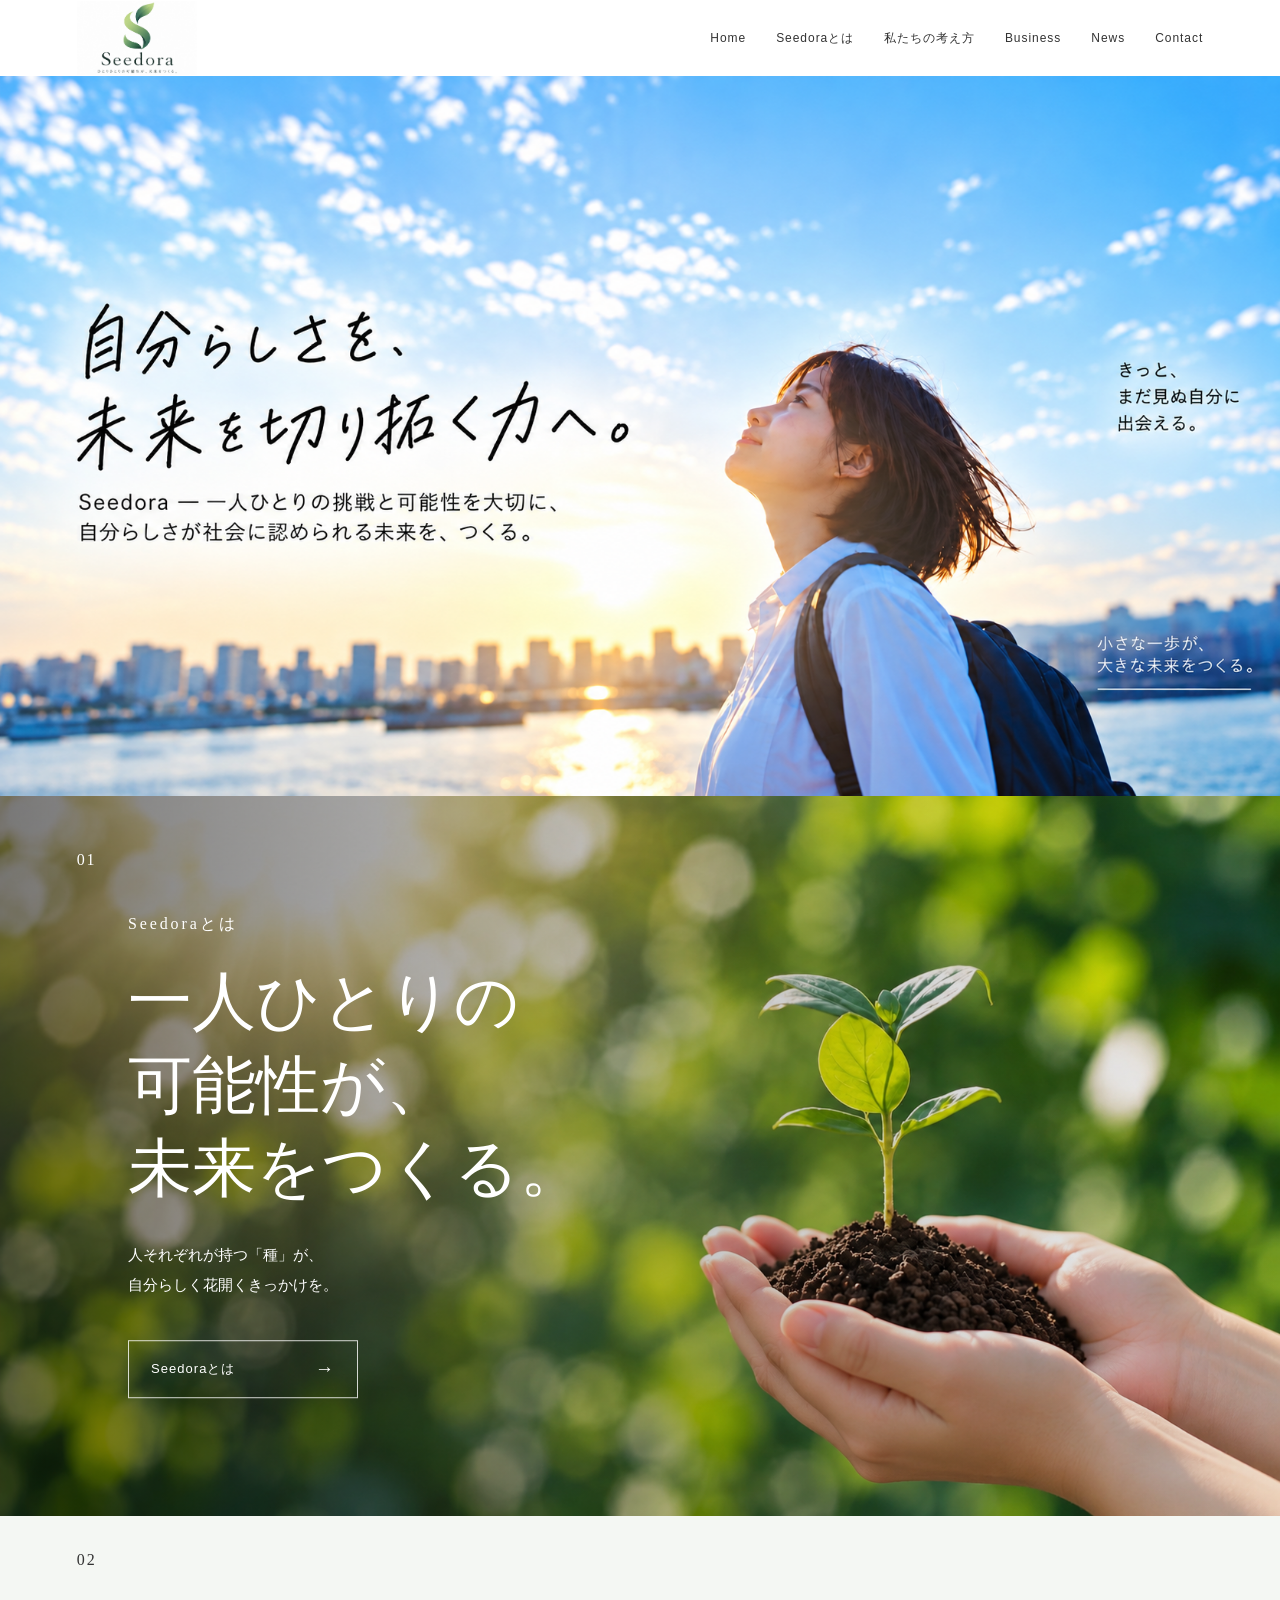
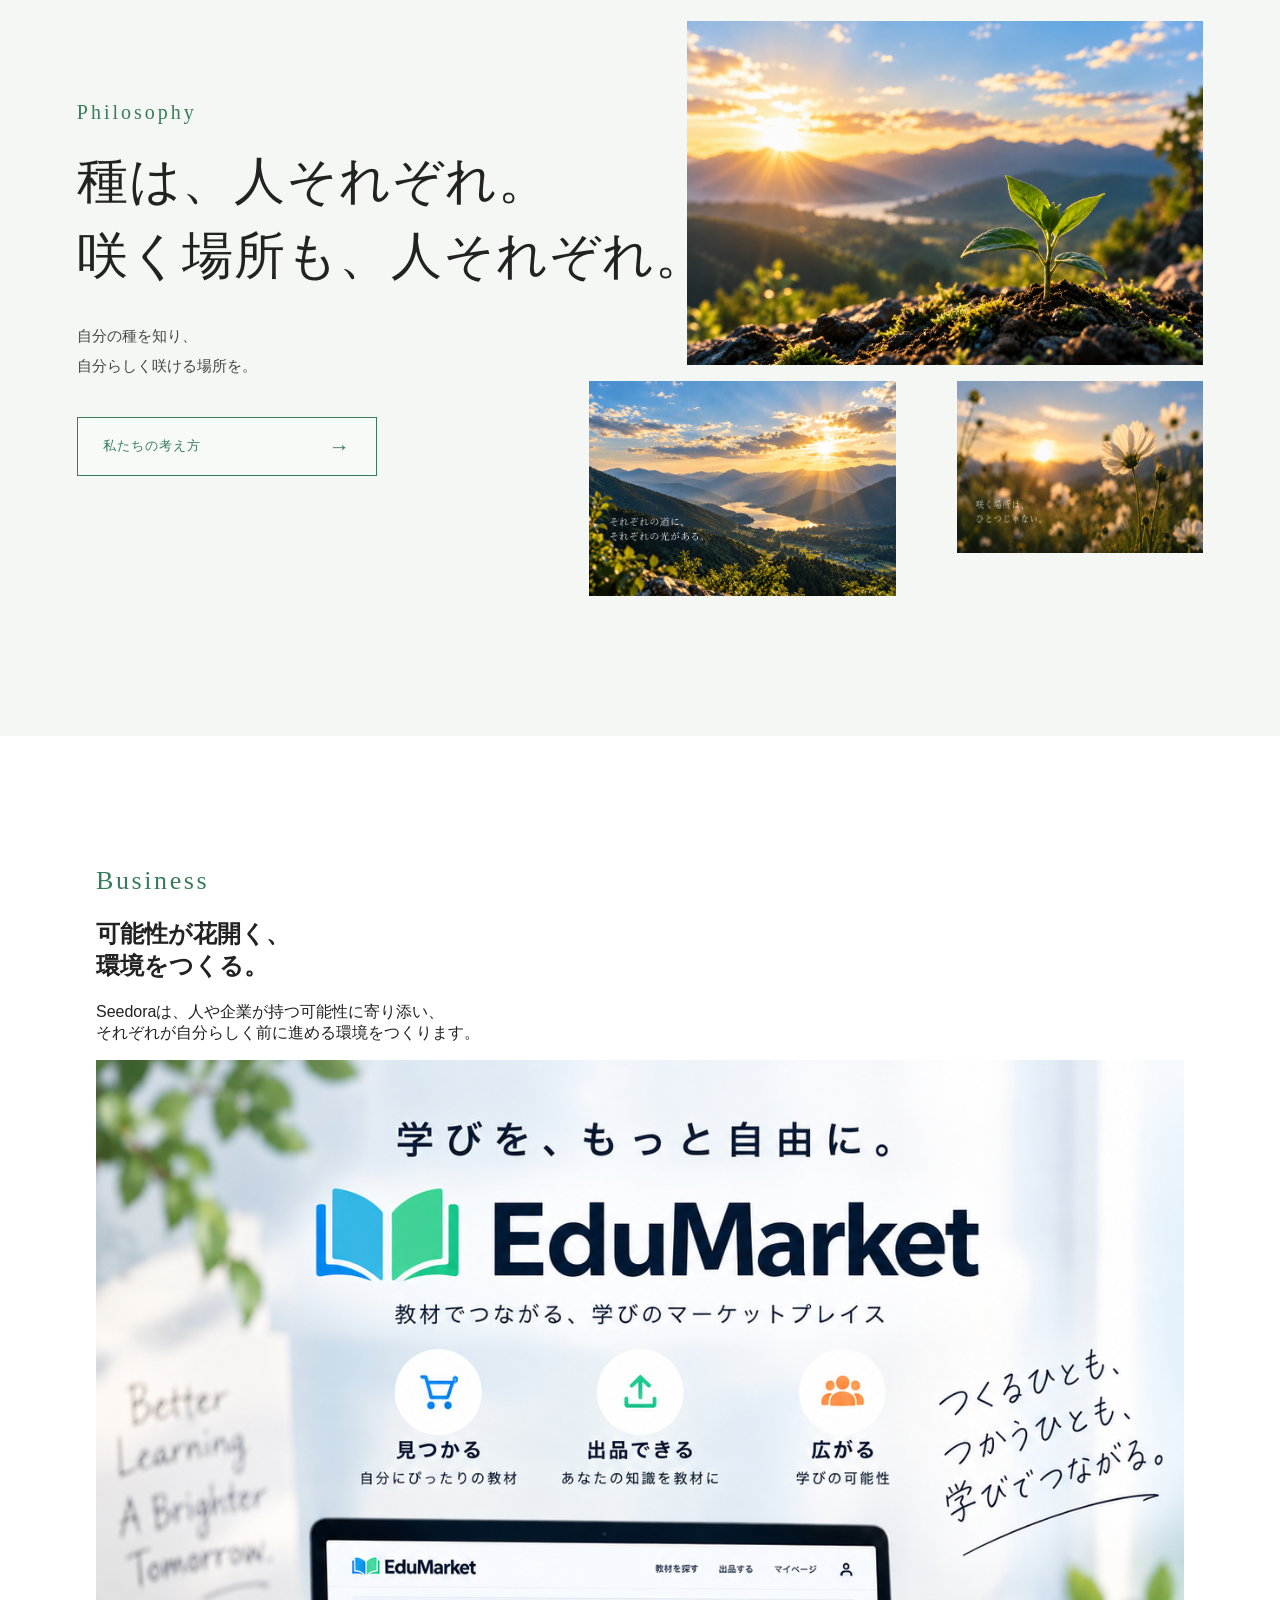
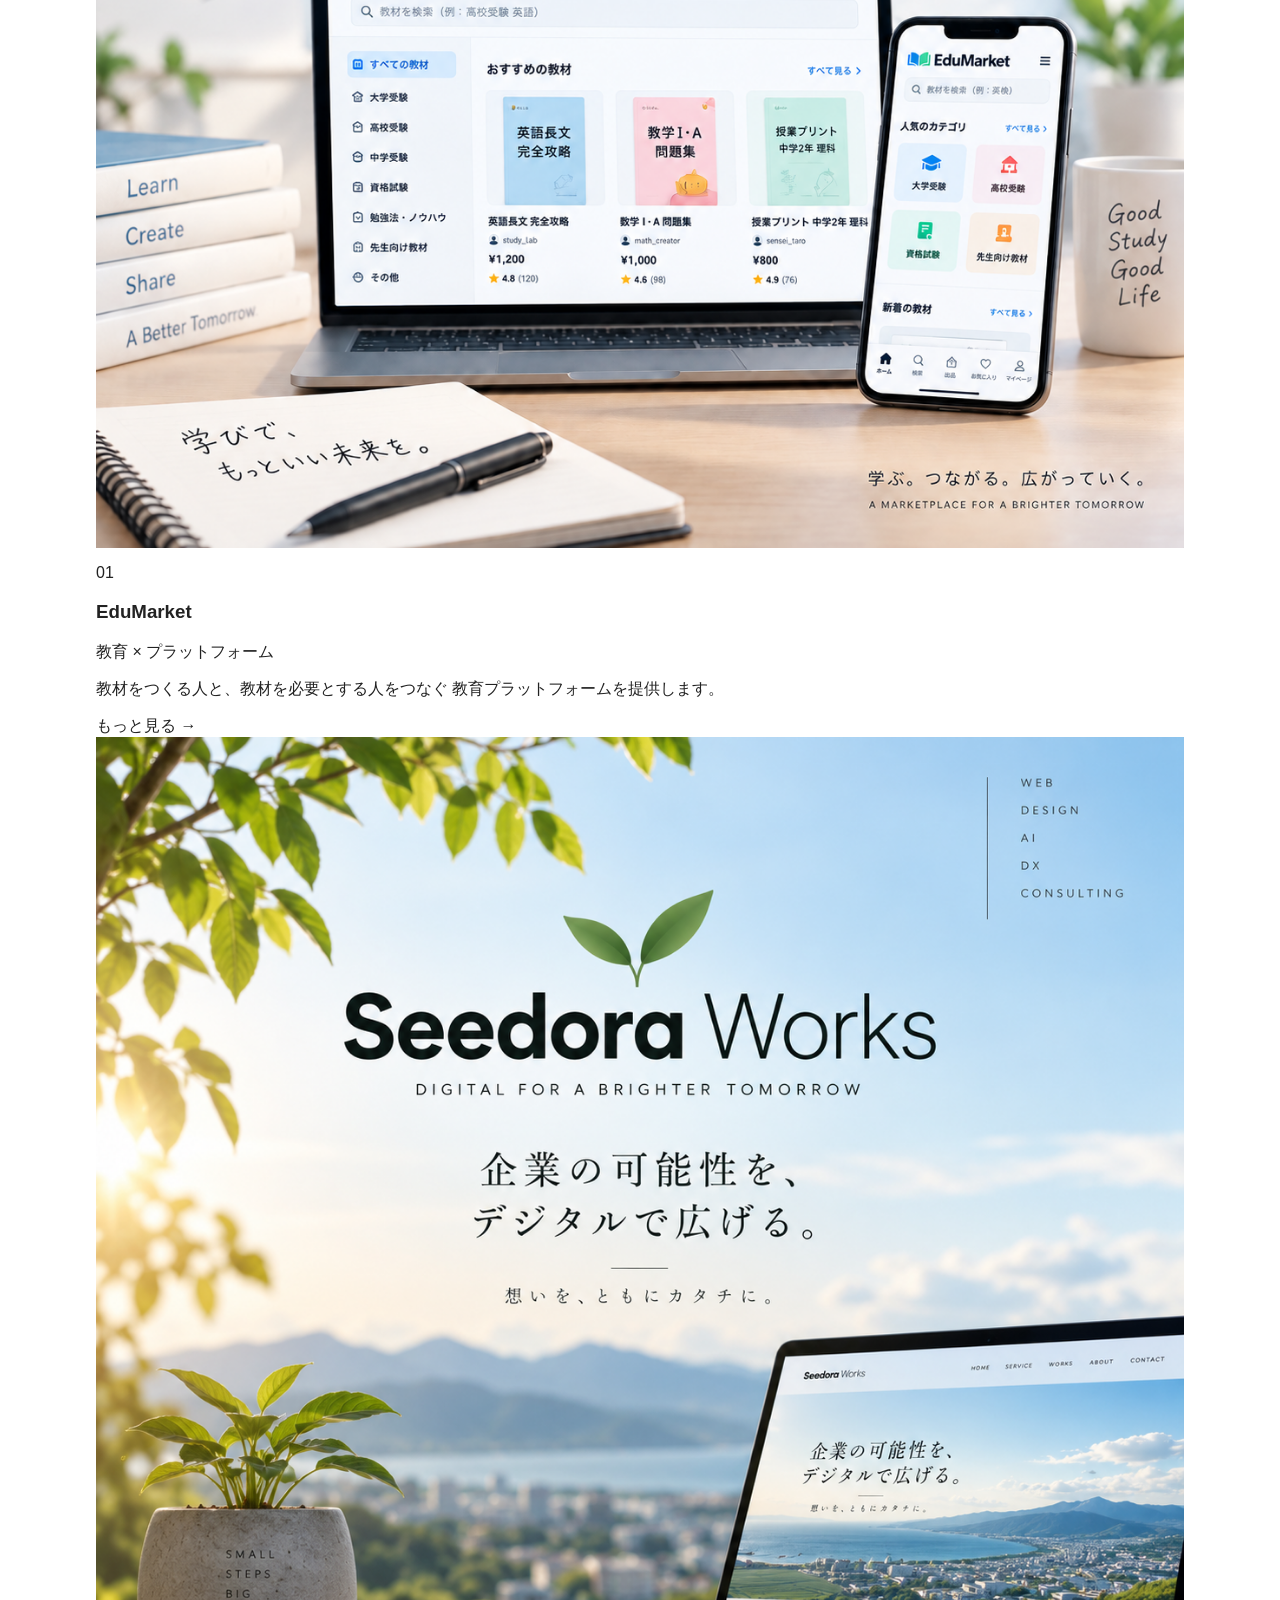
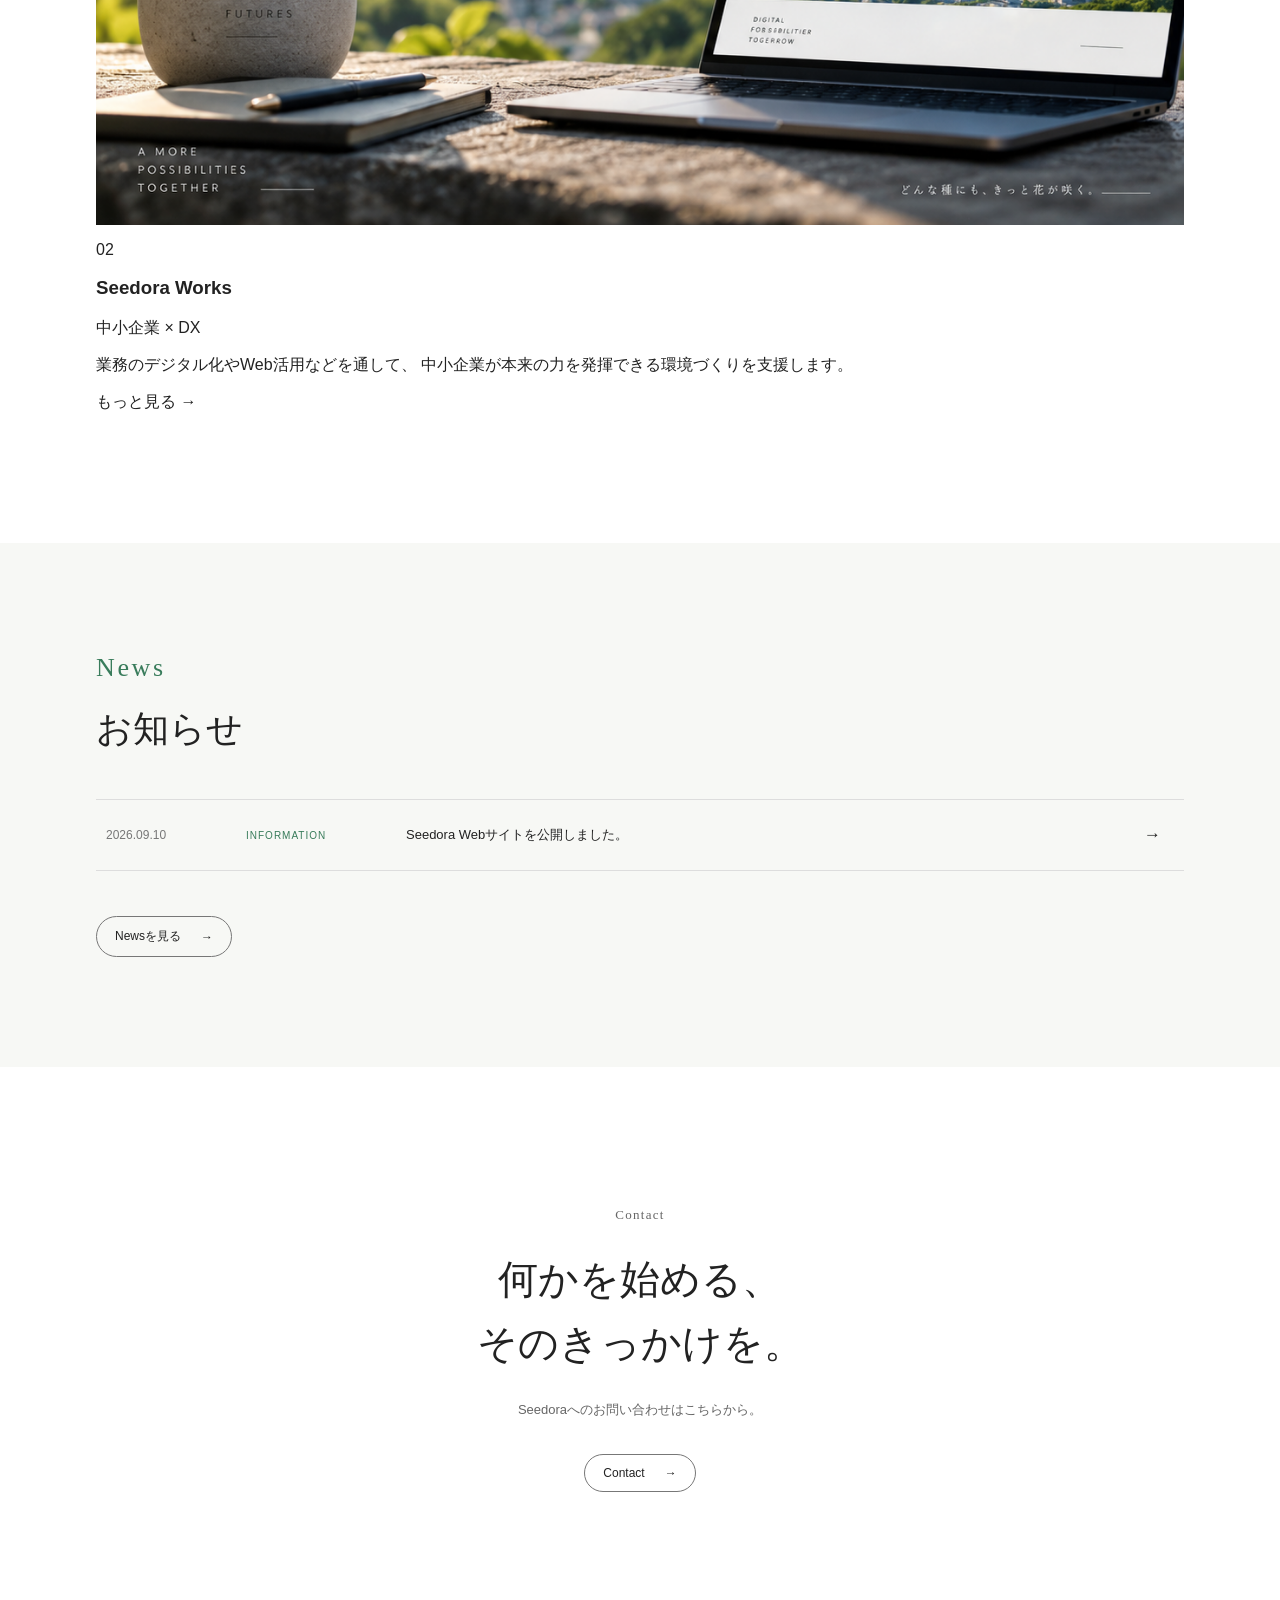
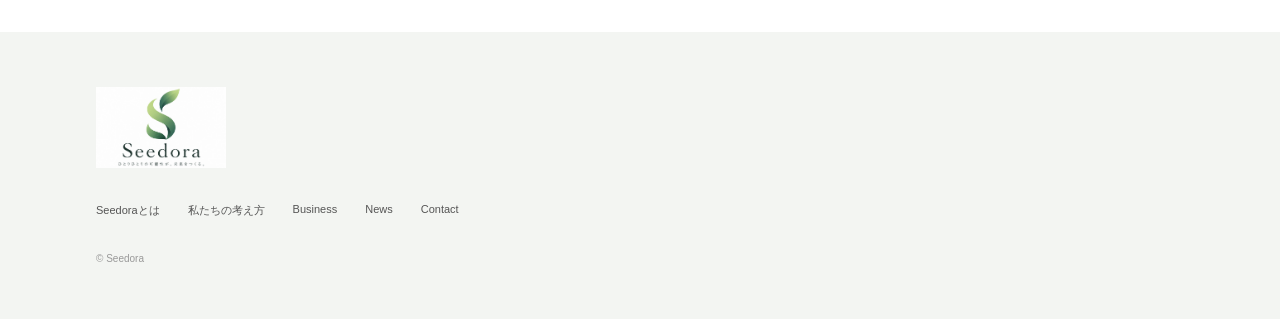
==== commit 5ee2bff6: "Update index.html" ====
--- a/index.html
+++ b/index.html
@@ -254,116 +254,108 @@
     </div>
 
 </section>
-<!-- ==============================
-     BUSINESS
+
+<!-- ==============================
+     Business
 ============================== -->
 
 <section class="home-business">
 
-    <div class="home-business-heading">
-
-        <p class="section-label">
-            Business
-        </p>
+    <div class="business-header">
+        <p class="section-label">Business</p>
 
         <h2>
-            思いを、事業という形に。
+            可能性が花開く、<br>
+            環境をつくる。
         </h2>
 
-        <p>
-            Seedoraは、一人ひとりの可能性を広げるために、
-            さまざまな事業を生み出していきます。
-        </p>
-
-    </div>
-
-
-    <div class="business-list">
-
+        <p class="business-lead">
+            Seedoraは、人や企業が持つ可能性に寄り添い、<br>
+            それぞれが自分らしく前に進める環境をつくります。
+        </p>
+    </div>
+
+
+    <div class="business-cards">
 
         <!-- EduMarket -->
-
-        <a href="https://edumarket.jp/"
-           class="business-item">
-
-            <div class="business-item-number">
-                01
+        <article class="business-card">
+
+            <div class="business-image">
+                <img
+                    src="images/edumarket.jpg"
+                    alt="EduMarket"
+                >
             </div>
 
-            <div class="business-item-content">
-
-                <p>
-                    EDUCATION PLATFORM
+            <div class="business-card-content">
+
+                <p class="business-number">01</p>
+
+                <h3>EduMarket</h3>
+
+                <p class="business-category">
+                    教育 × プラットフォーム
                 </p>
 
-                <h3>
-                    EduMarket
-                </h3>
-
-                <span>
-                    教材をつくる人と、
-                    必要とする人をつなぐ。
-                </span>
+                <p class="business-description">
+                    教材をつくる人と、教材を必要とする人をつなぐ
+                    教育プラットフォームを提供します。
+                </p>
+
+                <a
+                    href="https://edumarket.jp"
+                    class="business-more"
+                >
+                    もっと見る
+                    <span>→</span>
+                </a>
 
             </div>
 
-            <div class="business-item-arrow">
-                →
+        </article>
+
+
+        <!-- Seedora Works -->
+        <article class="business-card">
+
+            <div class="business-image">
+                <img
+                    src="images/seedora-works.png"
+                    alt="Seedora Works"
+                >
             </div>
 
-        </a>
-
-
-
-        <!-- Seedora Works -->
-
-        <a href="business.html"
-           class="business-item">
-
-            <div class="business-item-number">
-                02
+            <div class="business-card-content">
+
+                <p class="business-number">02</p>
+
+                <h3>Seedora Works</h3>
+
+                <p class="business-category">
+                    中小企業 × DX
+                </p>
+
+                <p class="business-description">
+                    業務のデジタル化やWeb活用などを通して、
+                    中小企業が本来の力を発揮できる環境づくりを支援します。
+                </p>
+
+                <a
+                    href="works.html"
+                    class="business-more"
+                >
+                    もっと見る
+                    <span>→</span>
+                </a>
+
             </div>
 
-            <div class="business-item-content">
-
-                <p>
-                    DIGITAL SUPPORT
-                </p>
-
-                <h3>
-                    Seedora Works
-                </h3>
-
-                <span>
-                    デジタルの力で、
-                    企業の可能性を広げる。
-                </span>
-
-            </div>
-
-            <div class="business-item-arrow">
-                →
-            </div>
-
-        </a>
-
-
-    </div>
-
-
-    <a href="business.html"
-       class="section-more">
-
-        Businessを見る
-
-        <span>→</span>
-
-    </a>
+        </article>
+
+    </div>
 
 </section>
-
-
-
 <!-- ==============================
      NEWS
 ============================== -->
--- a/style.css
+++ b/style.css
@@ -559,28 +559,32 @@
 
 }
 
-/* ==============================
+/* ==================================================
    PHILOSOPHY
-============================== */
+================================================== */
 
 .home-philosophy {
+
     position: relative;
+
     width: 100%;
-    min-height: 780px;
-
-    padding: 90px 6% 100px;
-
-    background: #f5f7f3;
+
+    min-height: 850px;
+
+    padding: 100px 6% 110px;
+
+    background: #f4f7f3;
 
     overflow: hidden;
 }
 
 
-/* ==============================
+/* ==================================================
    NUMBER
-============================== */
+================================================== */
 
 .philosophy-number {
+
     position: absolute;
 
     top: 35px;
@@ -592,6 +596,7 @@
         serif;
 
     font-size: 16px;
+
     letter-spacing: 0.12em;
 
     color: #333;
@@ -600,40 +605,47 @@
 }
 
 
-/* ==============================
+/* ==================================================
    IMAGE AREA
-============================== */
+   PC：右側
+================================================== */
 
 .philosophy-images {
+
     position: absolute;
 
-    top: 70px;
+    top: 90px;
     right: 5%;
 
     width: 52%;
+
     height: 650px;
-}
-
-
-/* ==============================
+
+    z-index: 2;
+}
+
+
+/* ==================================================
    MAIN IMAGE
-============================== */
+================================================== */
 
 .philosophy-image-main {
+
     position: absolute;
 
     top: 0;
     right: 0;
 
-    width: 78%;
+    width: 82%;
+
     aspect-ratio: 3 / 2;
 
     overflow: hidden;
-
-    z-index: 2;
-}
+}
+
 
 .philosophy-image-main img {
+
     display: block;
 
     width: 100%;
@@ -643,17 +655,19 @@
 }
 
 
-/* ==============================
-   LEFT SUB IMAGE
-============================== */
+/* ==================================================
+   LEFT SMALL IMAGE
+================================================== */
 
 .philosophy-image-left {
+
     position: absolute;
 
+    top: 245px;
     left: 0;
-    top: 245px;
 
     width: 43%;
+
     aspect-ratio: 1499 / 1049;
 
     overflow: hidden;
@@ -662,31 +676,8 @@
 }
 
 
-/* ==============================
-   RIGHT SUB IMAGE
-============================== */
-
-.philosophy-image-right {
-    position: absolute;
-
-    right: 2%;
-    top: 405px;
-
-    width: 43%;
-    aspect-ratio: 1000 / 700;
-
-    overflow: hidden;
-
-    z-index: 4;
-}
-
-
-/* ==============================
-   SUB IMAGE COMMON
-============================== */
-
-.philosophy-image-left img,
-.philosophy-image-right img {
+.philosophy-image-left img {
+
     display: block;
 
     width: 100%;
@@ -696,30 +687,64 @@
 }
 
 
-/* ==============================
+/* ==================================================
+   RIGHT SMALL IMAGE
+================================================== */
+
+.philosophy-image-right {
+
+    position: absolute;
+
+    top: 410px;
+    right: 0;
+
+    width: 43%;
+
+    aspect-ratio: 1000 / 700;
+
+    overflow: hidden;
+
+    z-index: 4;
+}
+
+
+.philosophy-image-right img {
+
+    display: block;
+
+    width: 100%;
+    height: 100%;
+
+    object-fit: contain;
+}
+
+
+/* ==================================================
    CONTENT
-============================== */
+   PC：左側
+================================================== */
 
 .home-philosophy-content {
+
     position: relative;
 
-    z-index: 10;
+    z-index: 5;
 
     width: 43%;
+
     max-width: 600px;
 
-    margin: 0;
-
-    padding-top: 80px;
-}
-
-
-/* ==============================
+    padding-top: 65px;
+}
+
+
+/* ==================================================
    LABEL
-============================== */
+================================================== */
 
 .home-philosophy-content .section-label {
-    margin: 0 0 22px;
+
+    margin: 0 0 20px;
 
     font-family:
         Georgia,
@@ -728,17 +753,18 @@
 
     font-size: 20px;
 
-    letter-spacing: 0.16em;
+    letter-spacing: 0.15em;
 
     color: #397c5b;
 }
 
 
-/* ==============================
+/* ==================================================
    HEADING
-============================== */
+================================================== */
 
 .home-philosophy-content h2 {
+
     margin: 0;
 
     font-family:
@@ -758,12 +784,13 @@
 }
 
 
-/* ==============================
+/* ==================================================
    LEAD
-============================== */
+================================================== */
 
 .philosophy-lead {
-    margin-top: 30px;
+
+    margin: 30px 0 0;
 
     font-size: 15px;
 
@@ -773,24 +800,28 @@
 }
 
 
-/* ==============================
+/* ==================================================
    BUTTON
-============================== */
+================================================== */
 
 .philosophy-more {
+
     display: flex;
 
     align-items: center;
+
     justify-content: space-between;
 
     width: 310px;
 
-    margin-top: 40px;
+    margin-top: 38px;
 
     padding: 18px 25px;
 
     border: 1px solid #397c5b;
 
+    background: rgba(255,255,255,0.35);
+
     color: #397c5b;
 
     text-decoration: none;
@@ -799,58 +830,73 @@
 
     letter-spacing: 0.08em;
 
-    background: rgba(255,255,255,0.45);
-
     transition: 0.3s ease;
 }
 
+
+.philosophy-more span {
+
+    font-size: 21px;
+
+    line-height: 1;
+}
+
+
 .philosophy-more:hover {
+
     background: #397c5b;
+
     color: #fff;
 }
 
-.philosophy-more span {
-    font-size: 21px;
-}
-
-/* ==============================
-   MOBILE PHILOSOPHY
-============================== */
+
+/* ==================================================
+   MOBILE
+================================================== */
 
 @media (max-width: 768px) {
 
+
+    /* ------------------------------------------
+       SECTION
+    ------------------------------------------ */
+
     .home-philosophy {
+
         width: 100%;
+
         min-height: auto;
 
         padding: 0 25px 60px;
 
-        background: #f5f7f3;
+        background: #f4f7f3;
 
         overflow: hidden;
     }
 
 
-    /* ==============================
+    /* ------------------------------------------
        NUMBER
-    ============================== */
+    ------------------------------------------ */
 
     .philosophy-number {
+
         position: relative;
 
         top: auto;
         left: auto;
 
         padding-top: 8px;
+
         margin-bottom: 8px;
 
         font-size: 13px;
     }
 
 
-    /* ==============================
+    /* ------------------------------------------
        IMAGE AREA
-    ============================== */
+    ------------------------------------------ */
 
     .philosophy-images {
 
@@ -858,9 +904,9 @@
 
         top: auto;
         right: auto;
-        left: auto;
 
         width: 100%;
+
         height: 315px;
 
         margin: 0;
@@ -869,9 +915,9 @@
     }
 
 
-    /* ==============================
-       MAIN IMAGE
-    ============================== */
+    /* ------------------------------------------
+       MAIN
+    ------------------------------------------ */
 
     .philosophy-image-main {
 
@@ -879,47 +925,41 @@
 
         top: 0;
         right: 0;
-        left: auto;
 
         width: 92%;
-        height: auto;
 
         aspect-ratio: 3 / 2;
 
-        margin: 0;
-
         overflow: hidden;
 
         z-index: 2;
     }
 
 
-    /* ==============================
-       LEFT IMAGE
-    ============================== */
+    /* ------------------------------------------
+       LEFT
+    ------------------------------------------ */
 
     .philosophy-image-left {
 
         position: absolute;
 
-        top: 195px;
+        top: 225px;
         left: 0;
-        right: auto;
 
         width: 48%;
-        height: auto;
 
         aspect-ratio: 1499 / 1049;
 
-        margin: 0;
+        overflow: hidden;
 
         z-index: 4;
     }
 
 
-    /* ==============================
-       RIGHT IMAGE
-    ============================== */
+    /* ------------------------------------------
+       RIGHT
+    ------------------------------------------ */
 
     .philosophy-image-right {
 
@@ -927,22 +967,20 @@
 
         top: 225px;
         right: 0;
-        left: auto;
 
         width: 48%;
-        height: auto;
 
         aspect-ratio: 1000 / 700;
 
-        margin: 0;
+        overflow: hidden;
 
         z-index: 4;
     }
 
 
-    /* ==============================
-       IMAGE ITSELF
-    ============================== */
+    /* ------------------------------------------
+       IMAGES
+    ------------------------------------------ */
 
     .philosophy-image-main img,
     .philosophy-image-left img,
@@ -957,9 +995,9 @@
     }
 
 
-    /* ==============================
-       TEXT
-    ============================== */
+    /* ------------------------------------------
+       CONTENT
+    ------------------------------------------ */
 
     .home-philosophy-content {
 
@@ -968,6 +1006,7 @@
         z-index: 10;
 
         width: 100%;
+
         max-width: none;
 
         margin: 35px 0 0;
@@ -976,16 +1015,26 @@
     }
 
 
+    /* ------------------------------------------
+       LABEL
+    ------------------------------------------ */
+
     .home-philosophy-content .section-label {
 
         margin: 0 0 10px;
 
         font-size: 14px;
 
+        letter-spacing: 0.15em;
+
         color: #397c5b;
     }
 
 
+    /* ------------------------------------------
+       HEADING
+    ------------------------------------------ */
+
     .home-philosophy-content h2 {
 
         margin: 0;
@@ -998,6 +1047,10 @@
     }
 
 
+    /* ------------------------------------------
+       LEAD
+    ------------------------------------------ */
+
     .philosophy-lead {
 
         margin-top: 15px;
@@ -1008,9 +1061,9 @@
     }
 
 
-    /* ==============================
+    /* ------------------------------------------
        BUTTON
-    ============================== */
+    ------------------------------------------ */
 
     .philosophy-more {
 
@@ -1024,7 +1077,6 @@
     }
 
 }
-
 /* ==============================
    BUSINESS
 ============================== */
@@ -1449,33 +1501,165 @@
     }
 
 
-    /* PHILOSOPHY */
+/* ==============================
+   PHILOSOPHY
+   MOBILE
+============================== */
+
+@media (max-width: 768px) {
 
     .home-philosophy {
-        padding: 85px 7%;
-    }
-
+        padding: 50px 25px 65px;
+    }
+
+
+    /* ------------------------------
+       全体
+    ------------------------------ */
 
     .philosophy-inner {
+        display: flex;
+        flex-direction: column;
+    }
+
+
+    /* ------------------------------
+       画像
+       スマホでは必ず上
+    ------------------------------ */
+
+    .philosophy-images {
+        order: 1;
+
+        position: relative;
+
+        width: 100%;
+        height: 315px;
+
+        margin-bottom: 35px;
+    }
+
+
+    /* メイン画像 */
+
+    .philosophy-image-main {
+        position: absolute;
+
+        top: 0;
+        right: 0;
+
+        width: 92%;
+        height: 235px;
+
+        overflow: hidden;
+    }
+
+
+    /* 左下 */
+
+    .philosophy-image-left {
+        position: absolute;
+
+        left: 0;
+        bottom: 0;
+
+        width: 48%;
+        height: 125px;
+
+        z-index: 3;
+    }
+
+
+    /* 右下 */
+
+    .philosophy-image-right {
+        position: absolute;
+
+        right: 0;
+        bottom: -5px;
+
+        width: 48%;
+        height: 125px;
+
+        z-index: 3;
+    }
+
+
+    /* 画像を切らない */
+
+    .philosophy-image-main img,
+    .philosophy-image-left img,
+    .philosophy-image-right img {
+        width: 100%;
+        height: 100%;
+
         display: block;
+
+        object-fit: contain;
+    }
+
+
+    /* ------------------------------
+       文章
+       スマホでは画像の下
+    ------------------------------ */
+
+    .home-philosophy-content {
+        order: 2;
+
+        margin: 0;
+
+        max-width: none;
+    }
+
+
+    .philosophy-heading .section-label {
+        margin-bottom: 10px;
+
+        font-size: 14px;
+
+        color: #397c5b;
     }
 
 
     .philosophy-heading h2 {
-        font-size: 28px;
-
-        line-height: 1.75;
-
-        margin-bottom: 40px;
+
+        font-size: 30px;
+
+        line-height: 1.55;
+
+        margin: 0 0 28px;
+
+        letter-spacing: 0.02em;
     }
 
 
     .philosophy-content p {
+
         font-size: 13px;
 
-        line-height: 2.1;
-    }
-
+        line-height: 1.9;
+
+        margin-bottom: 10px;
+    }
+
+
+    /* ------------------------------
+       ボタン
+    ------------------------------ */
+
+    .philosophy-more {
+
+        width: 100%;
+
+        margin-top: 25px;
+
+        padding: 15px 18px;
+
+        font-size: 12px;
+    }
+
+}
 
     /* BUSINESS */
 
@@ -1593,3 +1777,176 @@
     }
 
 }
+/* =========================================
+   PC版 Philosophy 調整
+   スマホには影響させない
+========================================= */
+
+@media (min-width: 769px) {
+
+    .home-philosophy {
+        min-height: 820px;
+        padding: 100px 6% 100px;
+    }
+
+    .philosophy-images {
+        top: 105px;
+        right: 6%;
+        width: 48%;
+        max-width: 680px;
+        height: 610px;
+    }
+
+    .philosophy-image-main {
+        top: 0;
+        right: 0;
+        width: 84%;
+        aspect-ratio: 3 / 2;
+    }
+
+    .philosophy-image-left {
+    top: 360px;
+    left: 0;
+    width: 50%;
+    aspect-ratio: 1499 / 1049;
+}
+
+.philosophy-image-right {
+    top: 360px;
+    right: 0;
+    width: 40%;
+    aspect-ratio: 1000 / 700;
+}
+    }
+
+    .home-philosophy-content {
+        width: 42%;
+        max-width: 560px;
+        padding-top: 85px;
+    }
+
+    .home-philosophy-content h2 {
+        font-size: clamp(42px, 4vw, 60px);
+        line-height: 1.45;
+    }
+
+    .philosophy-lead {
+        margin-top: 28px;
+        font-size: 15px;
+        line-height: 2;
+    }
+
+    .philosophy-more {
+        width: 300px;
+        margin-top: 36px;
+    }
+
+}
+/* =========================================
+   Philosophy｜スマホ文字調整
+   ※画像の位置・サイズは一切変更しない
+========================================= */
+
+@media (max-width: 768px) {
+
+    .home-philosophy-content {
+        margin: 0;
+        padding: 0;
+    }
+
+    .home-philosophy-content .section-label {
+        margin: 0 0 14px;
+        font-size: 14px;
+        line-height: 1.4;
+    }
+
+    .home-philosophy-content h2 {
+        margin: 0 0 20px;
+        font-size: 25px;
+        line-height: 1.45;
+        letter-spacing: 0.01em;
+    }
+
+    .philosophy-lead {
+        margin: 0 0 20px;
+        font-size: 12px;
+        line-height: 1.8;
+    }
+
+    .philosophy-more {
+        width: 100%;
+        margin-top: 0;
+        padding: 15px 18px;
+        font-size: 12px;
+    }
+
+}
+@media (max-width: 768px) {
+
+    /* Philosophy：文字だけ調整 */
+    .philosophy-heading h2 {
+        font-size: 24px !important;
+        line-height: 1.4 !important;
+        margin: 0 0 20px !important;
+        letter-spacing: 0.01em !important;
+    }
+
+    .philosophy-heading .section-label {
+        font-size: 13px !important;
+        margin-bottom: 12px !important;
+    }
+
+    .philosophy-content p {
+        font-size: 12px !important;
+        line-height: 1.7 !important;
+    }
+
+    .philosophy-more {
+        margin-top: 18px !important;
+        padding: 14px 18px !important;
+        font-size: 12px !important;
+    }
+
+}
+@media (max-width: 768px) {
+
+    .home-philosophy-content {
+        width: 100% !important;
+        max-width: none !important;
+        margin: 0 !important;
+        padding: 0 !important;
+    }
+
+    .home-philosophy-content h2 {
+        display: block !important;
+        width: 100% !important;
+        max-width: none !important;
+
+        font-size: 30px !important;
+        line-height: 1.45 !important;
+        letter-spacing: 0 !important;
+
+        margin: 0 0 28px !important;
+        padding: 0 !important;
+
+        white-space: normal !important;
+        word-break: normal !important;
+        overflow-wrap: normal !important;
+    }
+
+}
+/* Philosophy 見出しの改行をHTML指定どおりにする */
+
+.home-philosophy-content h2 {
+    white-space: nowrap;
+}
+
+@media (max-width: 768px) {
+
+    .home-philosophy-content h2 {
+        font-size: 30px !important;
+        line-height: 1.5 !important;
+        white-space: nowrap !important;
+    }
+
+}
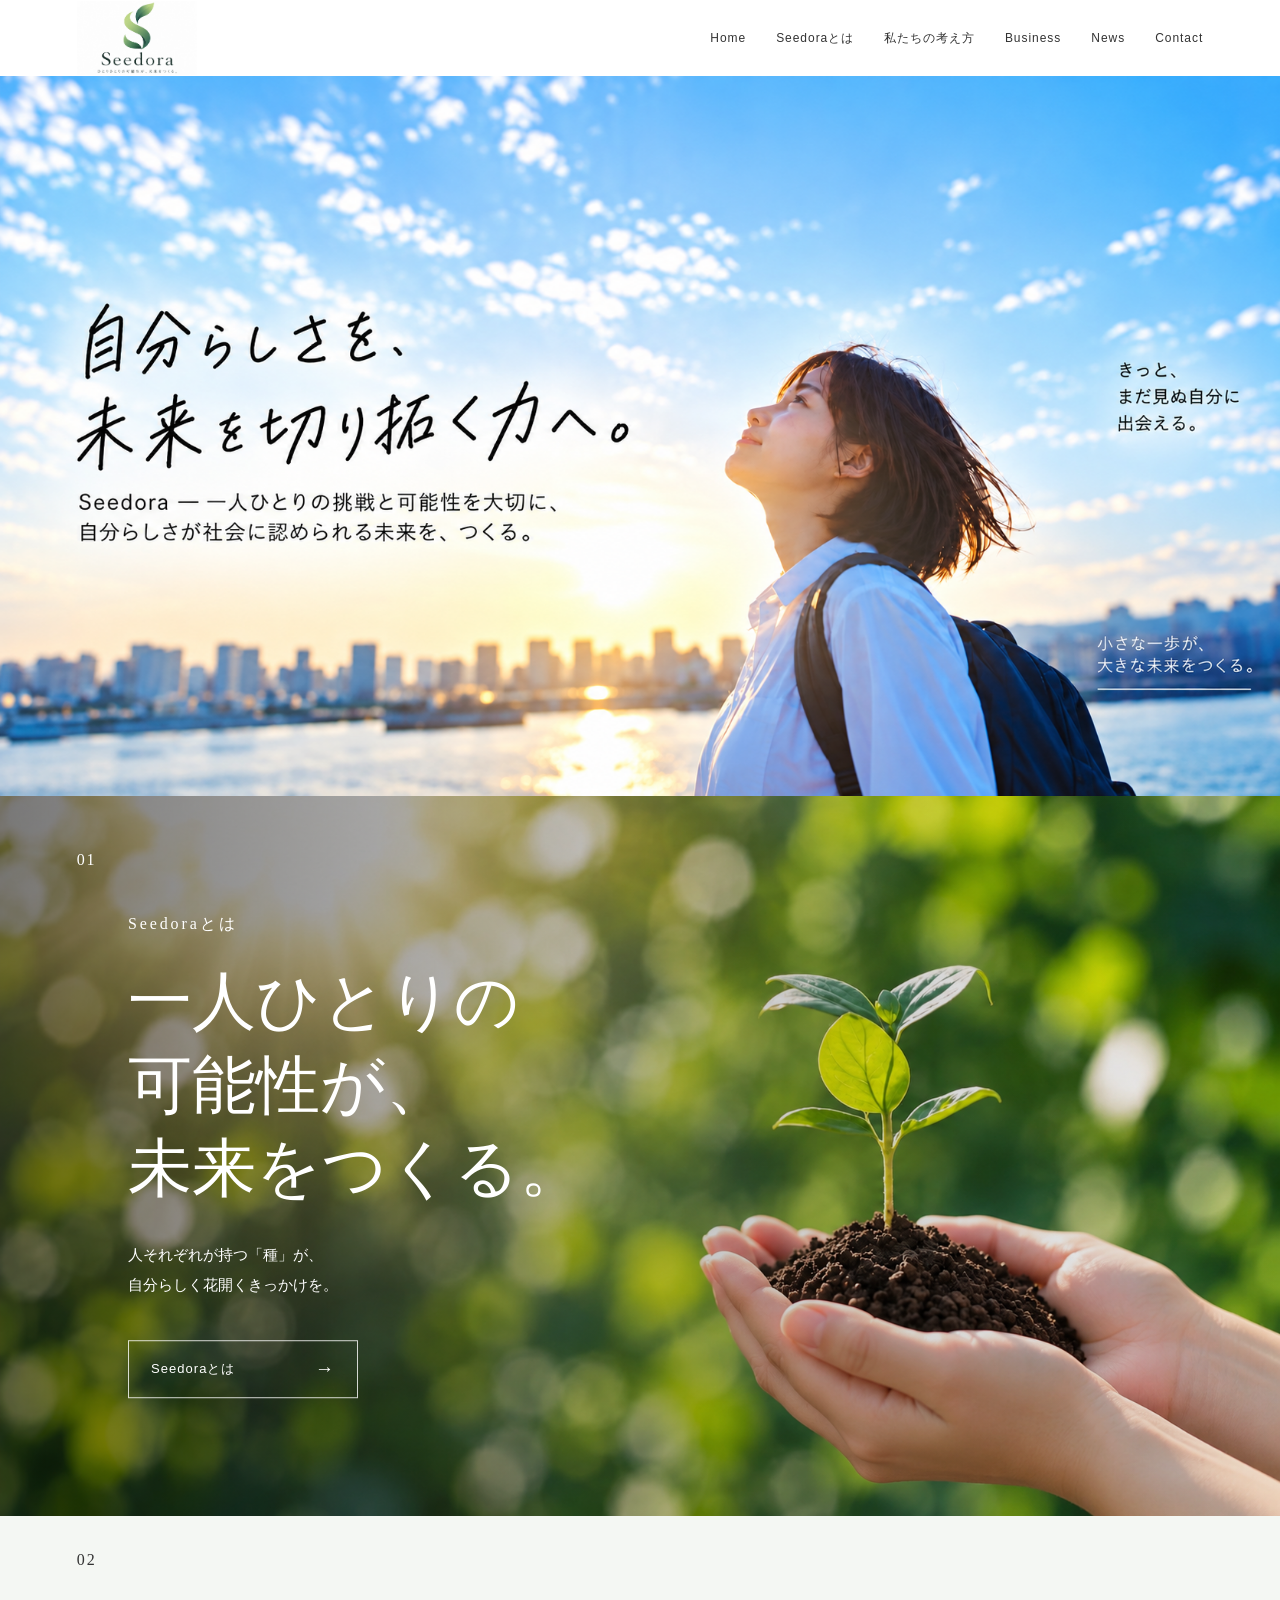
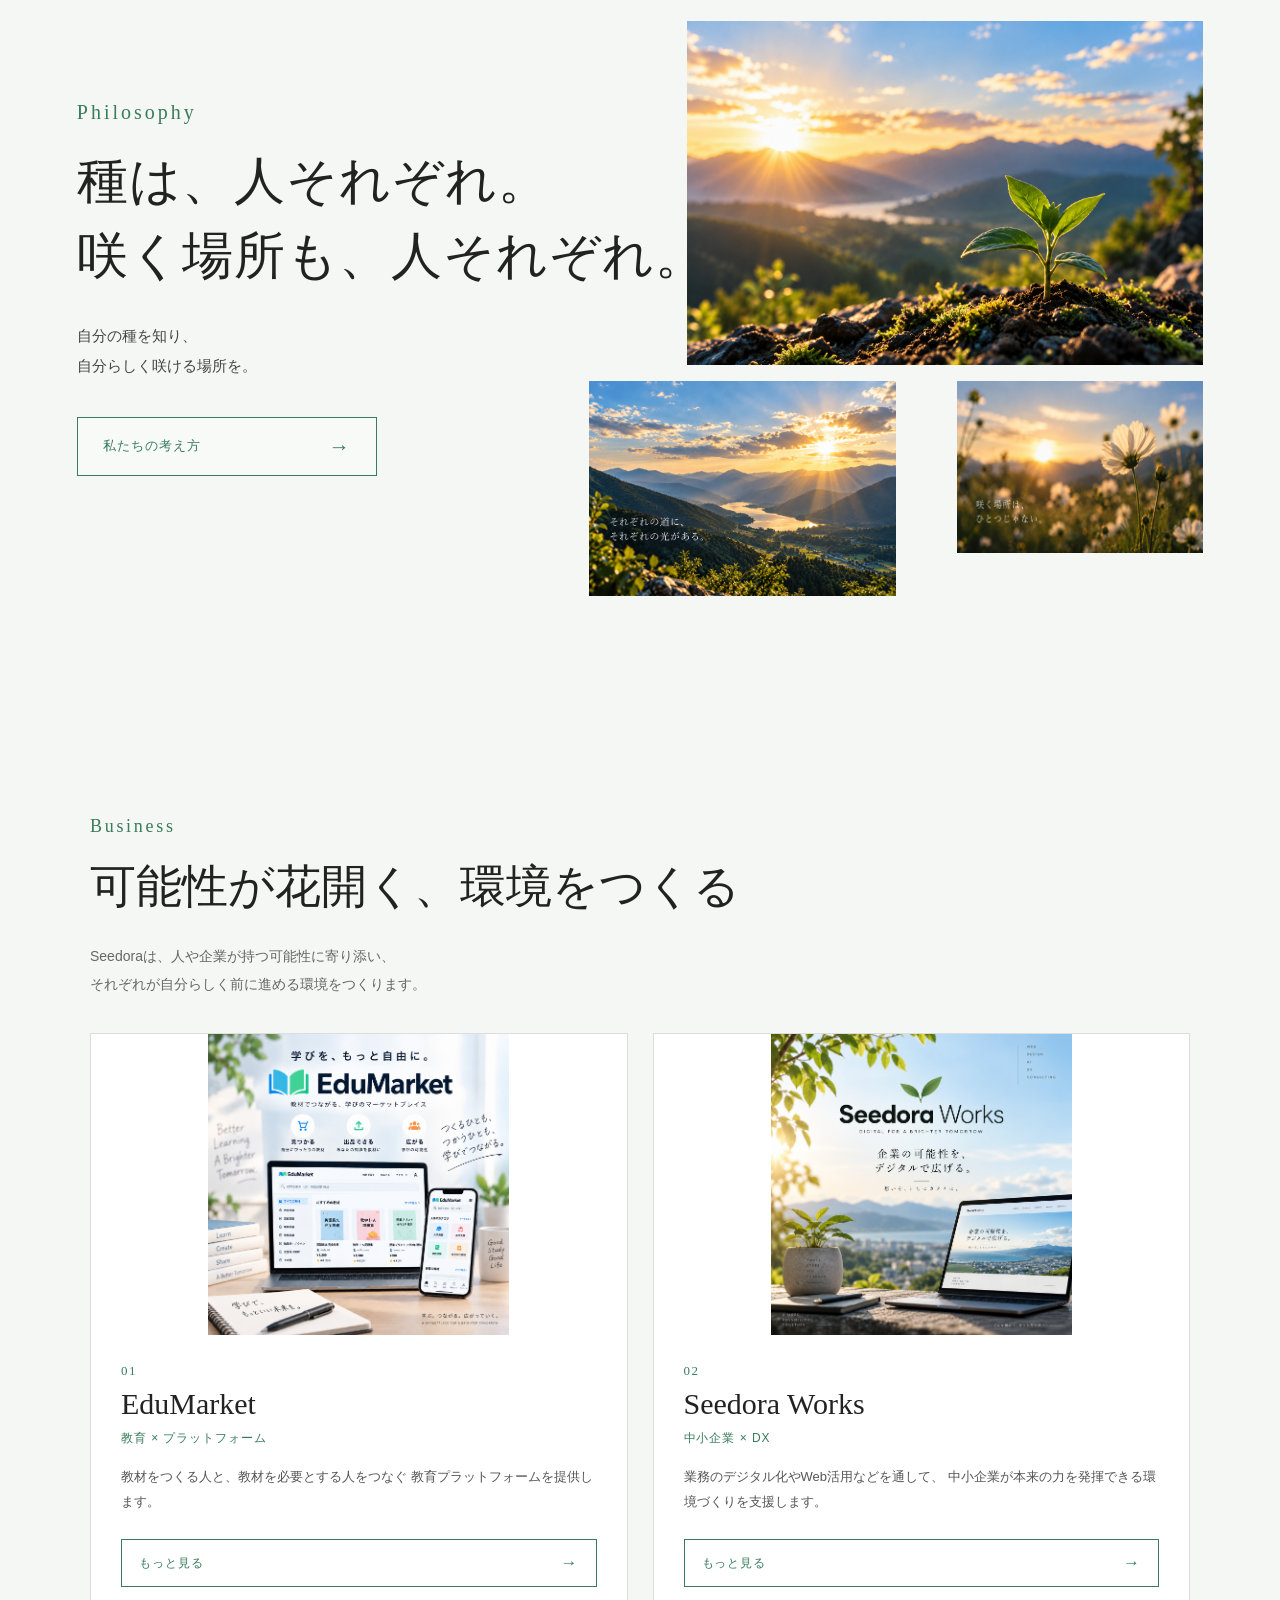
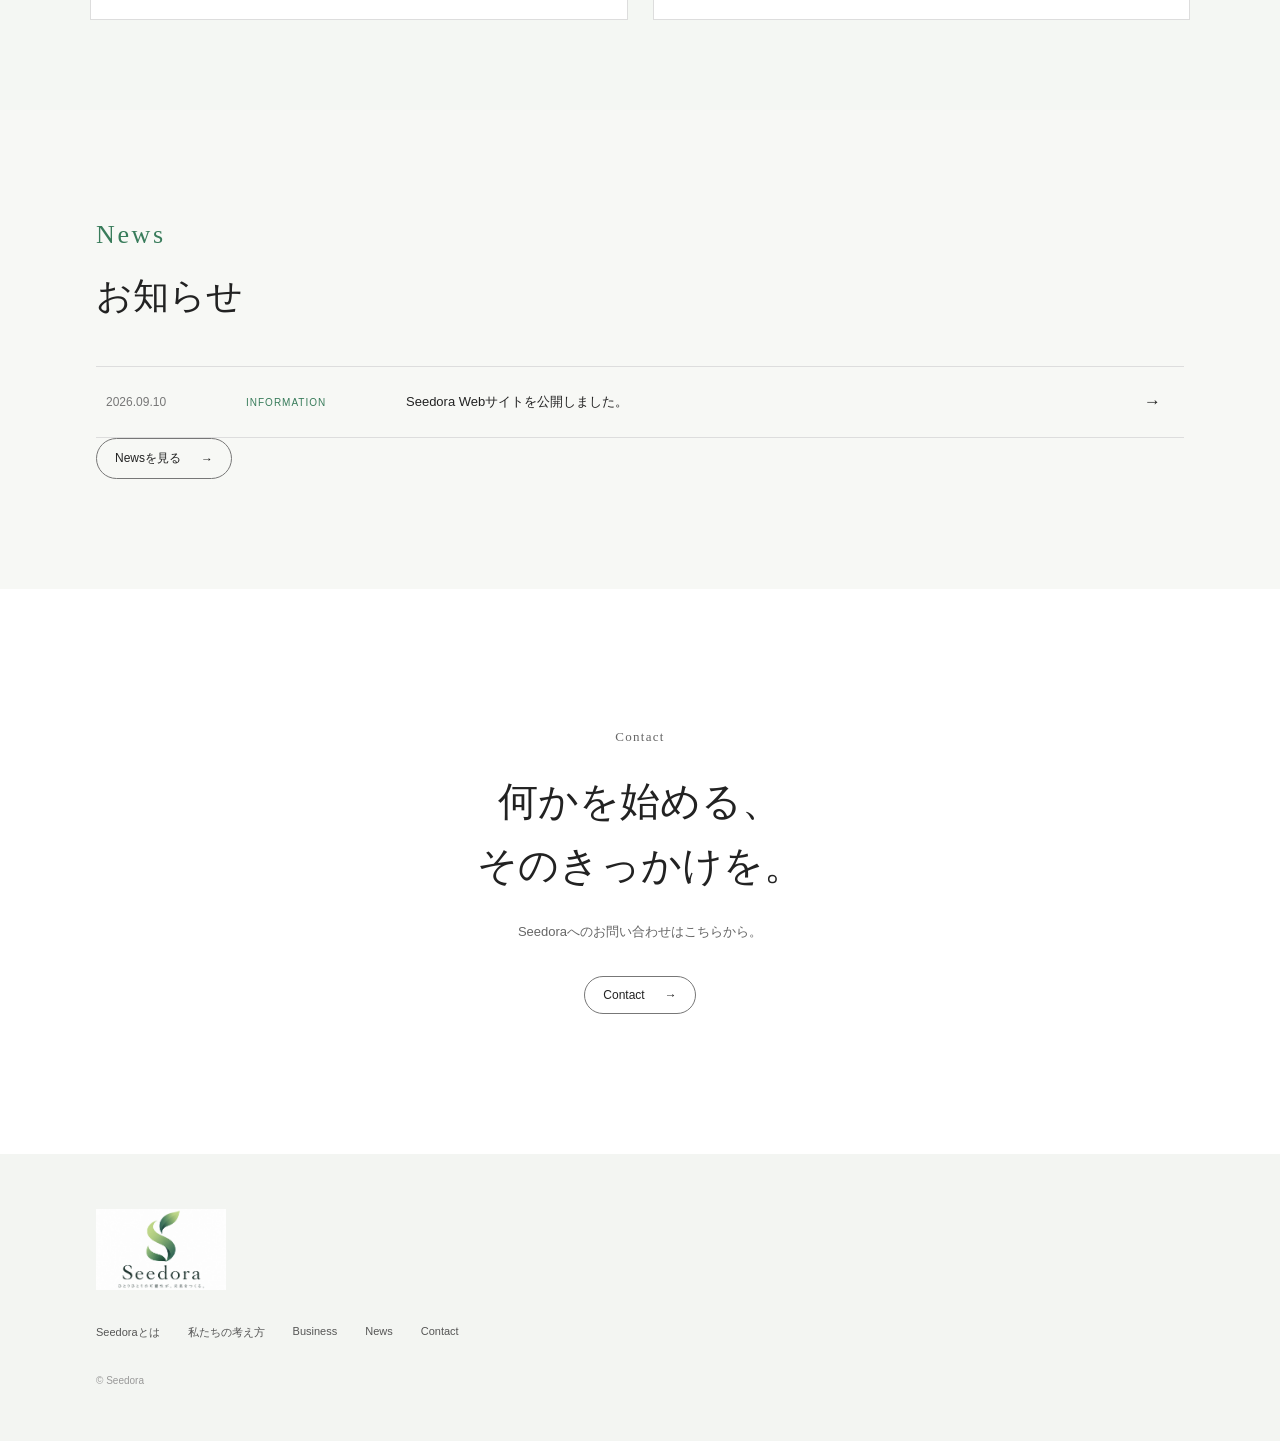
==== commit 97aa62db: "Update index.html" ====
--- a/index.html
+++ b/index.html
@@ -265,8 +265,7 @@
         <p class="section-label">Business</p>
 
         <h2>
-            可能性が花開く、<br>
-            環境をつくる。
+            可能性が花開く、環境をつくる
         </h2>
 
         <p class="business-lead">
--- a/style.css
+++ b/style.css
@@ -1077,128 +1077,281 @@
     }
 
 }
+
 /* ==============================
    BUSINESS
 ============================== */
 
 .home-business {
-    padding: 130px 7.5%;
+    width: 100%;
+    padding: 80px 6% 90px;
+    background: #f4f7f3;
+}
+
+/* ==============================
+   Heading
+============================== */
+
+.business-header {
+    max-width: 1100px;
+    margin: 0 auto 35px;
+}
+
+.business-header .section-label {
+    margin: 0 0 18px;
+
+    font-family: Georgia, "Times New Roman", serif;
+    font-size: 18px;
+    letter-spacing: 0.15em;
+
+    color: #397c5b;
+}
+
+.business-header h2 {
+    margin: 0;
+
+    font-family: Georgia, "Times New Roman", serif;
+    font-size: 46px;
+    line-height: 1.4;
+    font-weight: 400;
+
+    color: #222;
+}
+
+.business-lead {
+    margin: 22px 0 0;
+
+    color: #666;
+    font-size: 14px;
+    line-height: 2;
+}
+
+
+/* ==============================
+   Business Cards
+============================== */
+
+.business-cards {
+    max-width: 1100px;
+
+    margin: 0 auto;
+
+    display: grid;
+    grid-template-columns: repeat(2, minmax(0, 1fr));
+
+    gap: 25px;
+}
+
+
+/* カード */
+
+.business-card {
+    width: 100%;
+
+    border: 1px solid #ddd;
 
     background: #fff;
-}
-
-
-.home-business-heading {
-    max-width: 1150px;
-
-    margin: 0 auto 60px;
-}
-
-
-.home-business-heading h2 {
-    margin: 0 0 25px;
+
+    overflow: hidden;
+
+    transition: 0.3s ease;
+}
+
+.business-card:hover {
+    transform: translateY(-4px);
+}
+
+
+/* ==============================
+   Image
+============================== */
+
+.business-image {
+    width: 100%;
+
+    aspect-ratio: 16 / 9;
+
+    overflow: hidden;
+}
+
+.business-image img {
+    display: block;
+
+    width: 100%;
+    height: 100%;
+
+    object-fit: contain;
+
+    transition: transform 0.5s ease;
+}
+
+.business-card:hover .business-image img {
+    transform: scale(1.03);
+}
+
+
+/* ==============================
+   Card Content
+============================== */
+
+.business-card-content {
+    padding: 28px 30px 32px;
+}
+
+.business-number {
+    margin: 0 0 8px;
 
     font-family: Georgia, "Times New Roman", serif;
-
-    font-size: 36px;
+    font-size: 13px;
+
+    letter-spacing: 0.12em;
+
+    color: #397c5b;
+}
+
+.business-card h3 {
+    margin: 0;
+
+    font-family: Georgia, "Times New Roman", serif;
+    font-size: 30px;
 
     font-weight: 400;
-}
-
-
-.home-business-heading > p:last-child {
-    margin: 0;
-
-    color: #666;
-
-    font-size: 14px;
-
-    line-height: 2;
-}
-
-
-.business-list {
-    max-width: 1150px;
-
-    margin: 0 auto;
-
-    border-top: 1px solid #ddd;
-}
-
-
-.business-item {
-    display: grid;
-
-    grid-template-columns: 80px 1fr 50px;
+
+    color: #222;
+}
+
+.business-category {
+    margin: 9px 0 0;
+
+    color: #397c5b;
+
+    font-size: 12px;
+
+    letter-spacing: 0.08em;
+}
+
+.business-description {
+    margin: 18px 0 0;
+
+    color: #555;
+
+    font-size: 13px;
+
+    line-height: 1.9;
+}
+
+
+/* ==============================
+   More Button
+============================== */
+
+.business-more {
+    display: flex;
 
     align-items: center;
-
-    gap: 30px;
-
-    padding: 38px 10px;
-
-    border-bottom: 1px solid #ddd;
+    justify-content: space-between;
+
+    width: 100%;
+
+    margin-top: 25px;
+
+    padding: 13px 17px;
+
+    border: 1px solid #397c5b;
+
+    color: #397c5b;
+
+    text-decoration: none;
+
+    font-size: 12px;
+
+    letter-spacing: 0.08em;
 
     transition: 0.3s ease;
 }
 
-
-.business-item:hover {
-    padding-left: 20px;
-}
-
-
-.business-item-number {
-    font-family: Georgia, serif;
-
-    font-size: 18px;
-
-    color: #397c5b;
-}
-
-
-.business-item-content p {
-    margin: 0 0 8px;
-
-    color: #397c5b;
-
-    font-size: 10px;
-
-    letter-spacing: 0.12em;
-}
-
-
-.business-item-content h3 {
-    margin: 0 0 8px;
-
-    font-family: Georgia, serif;
-
-    font-size: 28px;
-
-    font-weight: 400;
-}
-
-
-.business-item-content span {
-    color: #666;
-
-    font-size: 13px;
-
-    line-height: 1.8;
-}
-
-
-.business-item-arrow {
-    font-size: 20px;
-}
-
-
-.section-more {
-    margin-top: 45px;
-}
-
-
-
+.business-more span {
+    font-size: 17px;
+}
+
+.business-more:hover {
+    background: #397c5b;
+    color: #fff;
+}
+
+
+/* ==============================
+   Mobile
+============================== */
+
+@media (max-width: 768px) {
+
+    .home-business {
+        padding: 70px 25px 80px;
+    }
+
+    .business-header {
+        margin-bottom: 35px;
+    }
+
+    .business-header .section-label {
+        margin-bottom: 10px;
+        font-size: 14px;
+    }
+
+    .business-header h2 {
+        font-size: 32px;
+        line-height: 1.5;
+    }
+
+    .business-lead {
+        margin-top: 16px;
+        font-size: 12px;
+        line-height: 1.9;
+    }
+
+
+    /* スマホは1枚ずつ */
+
+    .business-cards {
+        display: grid;
+
+        grid-template-columns: 1fr;
+
+        gap: 25px;
+    }
+
+
+    .business-card-content {
+        padding: 25px 22px 28px;
+    }
+
+    .business-number {
+        font-size: 12px;
+    }
+
+    .business-card h3 {
+        font-size: 27px;
+    }
+
+    .business-category {
+        font-size: 11px;
+    }
+
+    .business-description {
+        font-size: 12px;
+        line-height: 1.9;
+    }
+
+    .business-more {
+        margin-top: 20px;
+
+        padding: 13px 16px;
+
+        font-size: 11px;
+    }
+
+}
 /* ==============================
    NEWS
 ============================== */
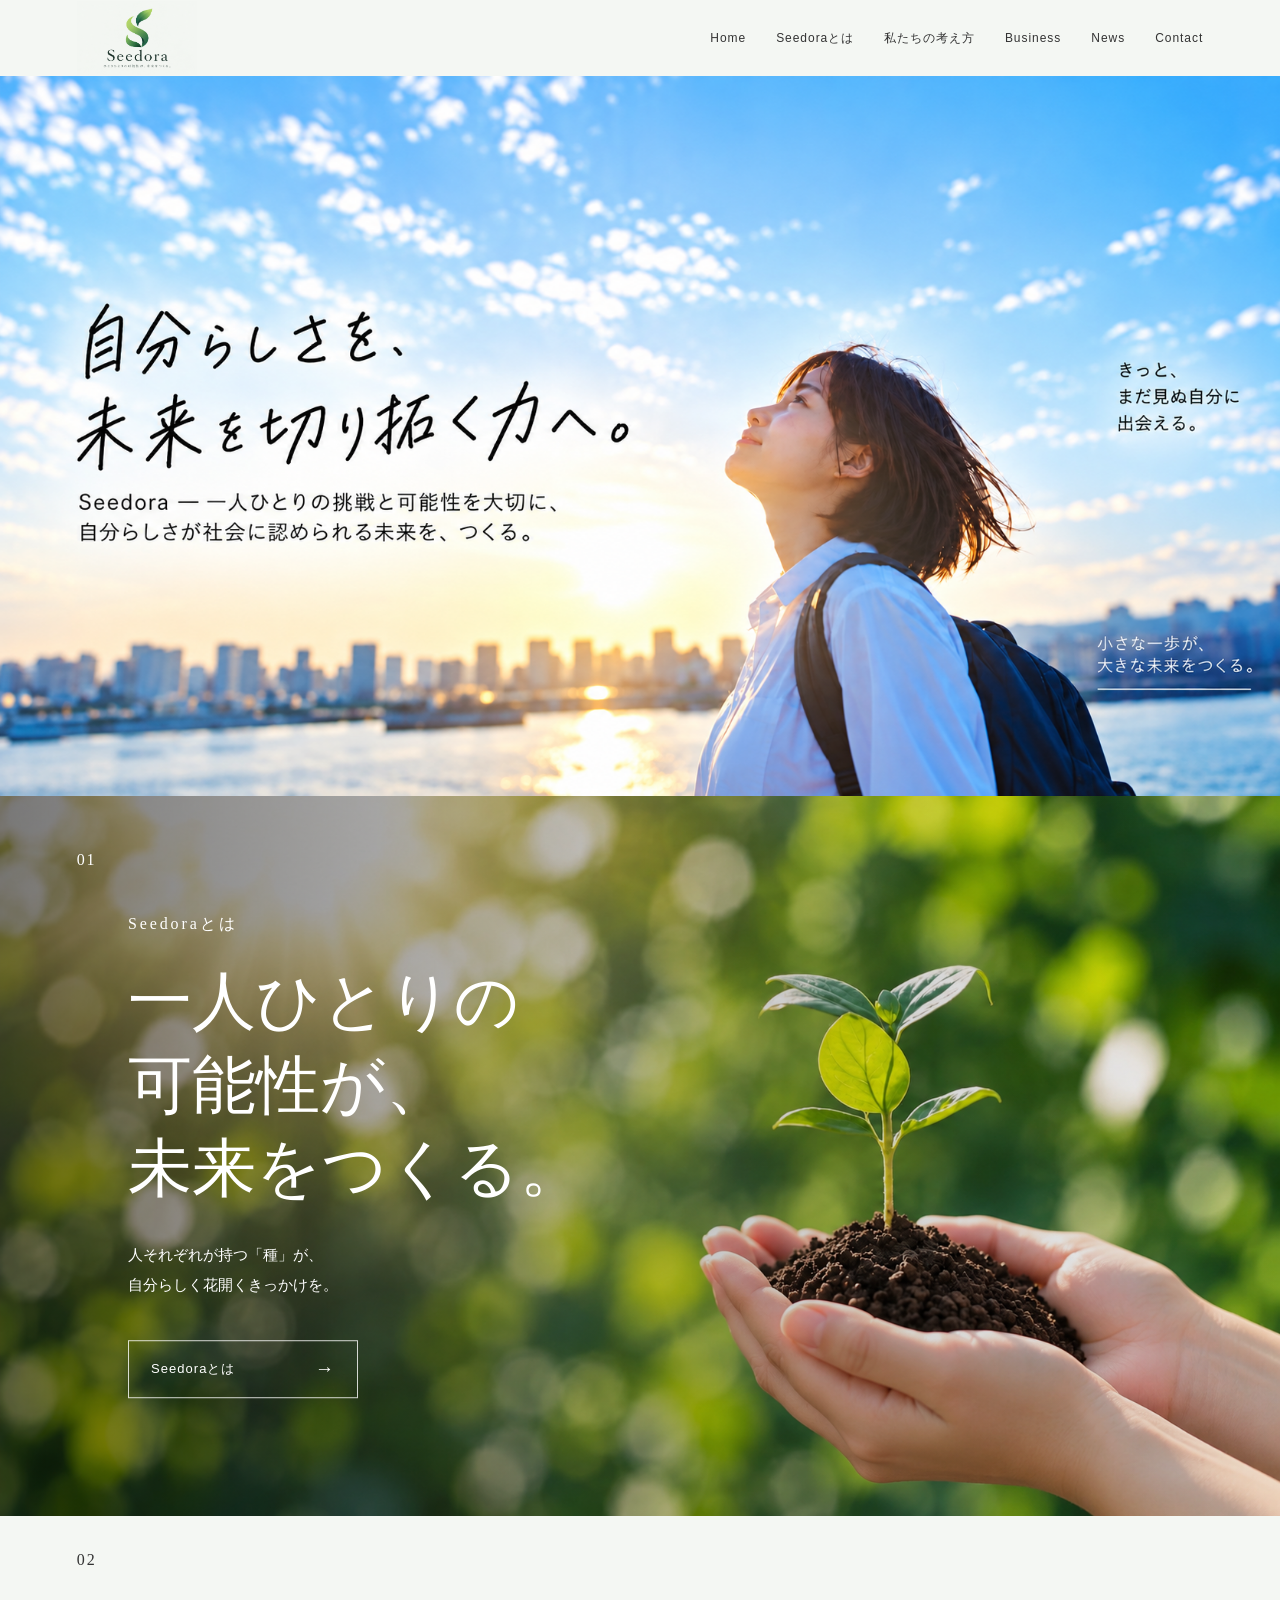
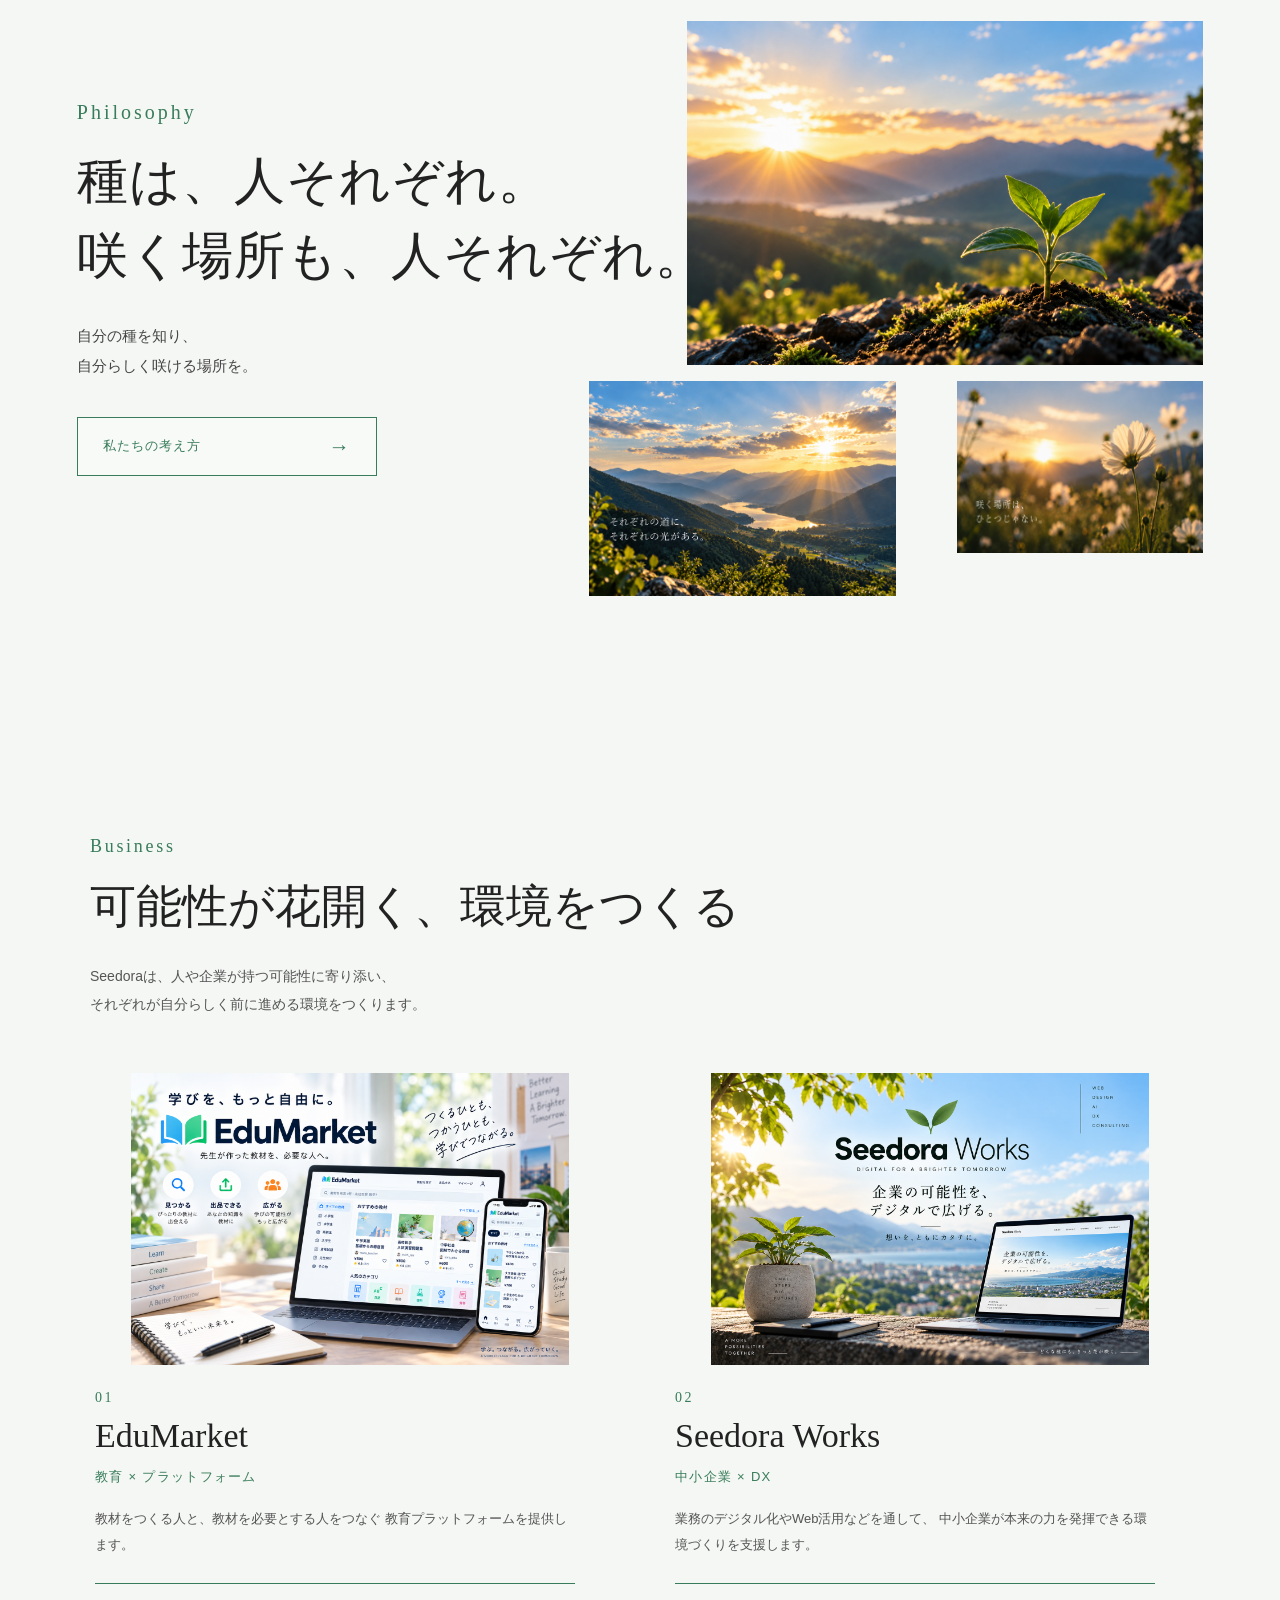
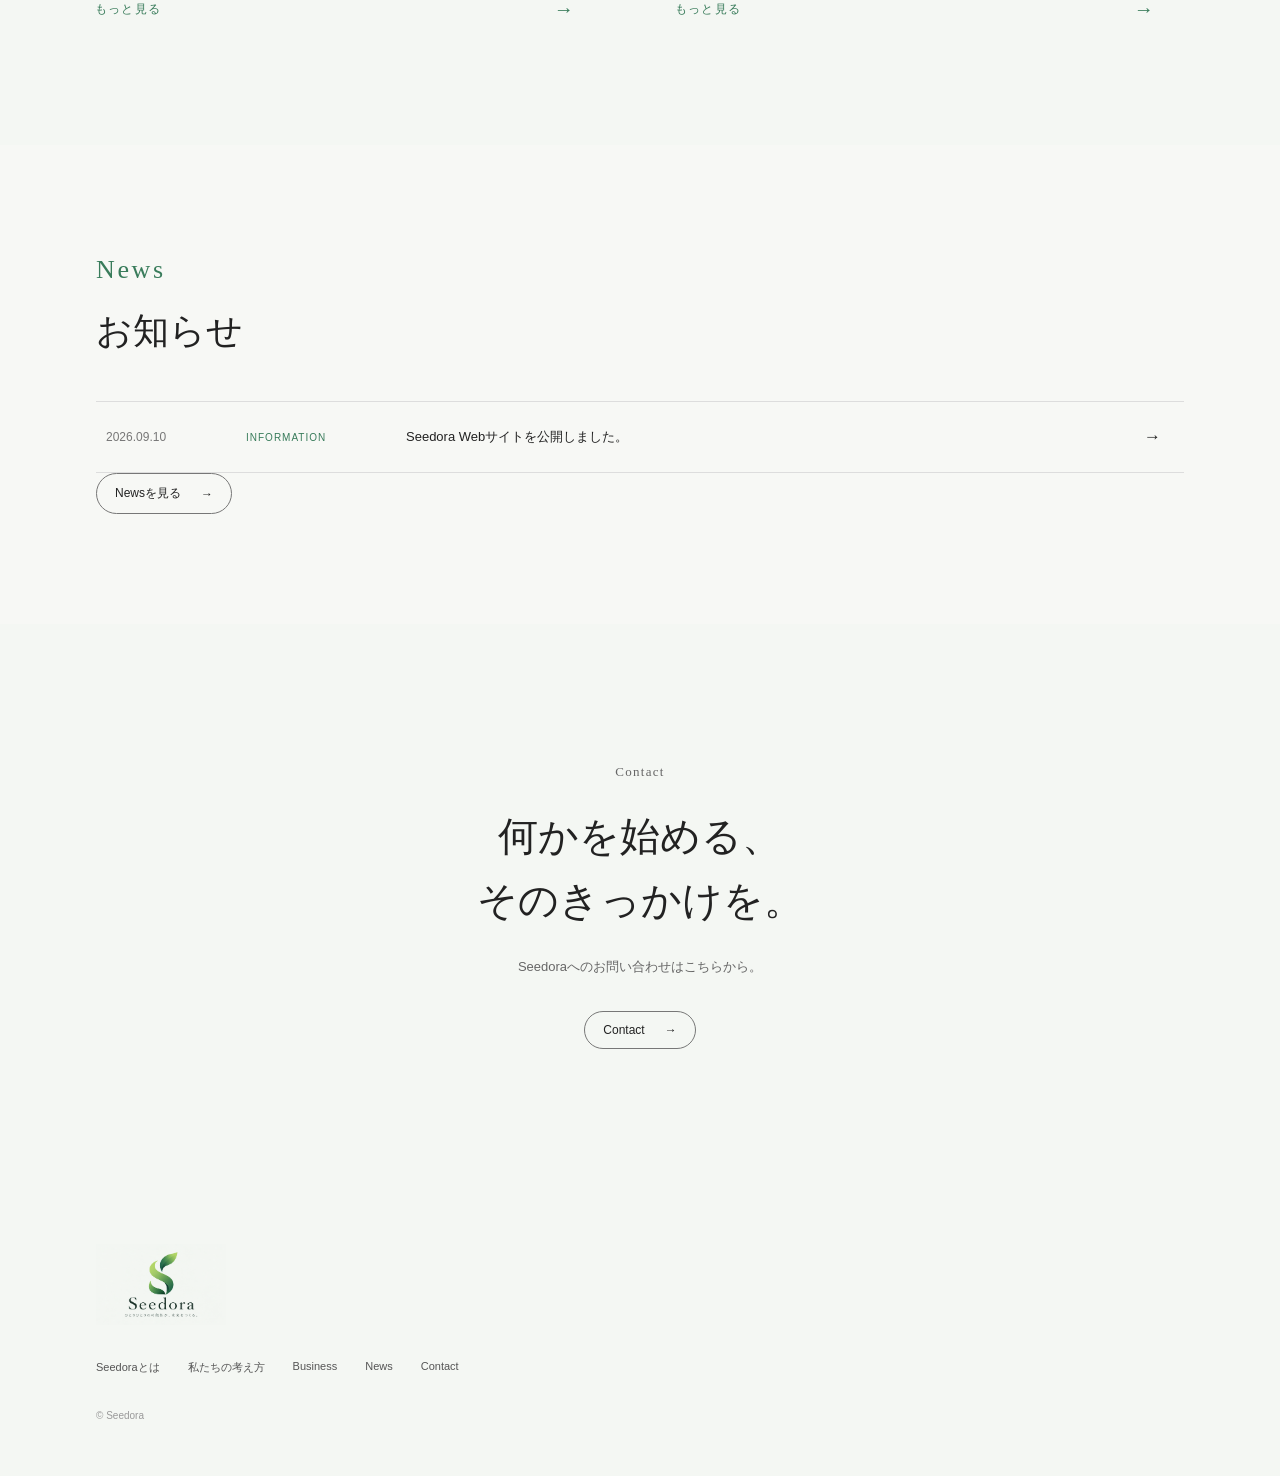
==== commit c3c54c3a: "Update index.html" ====
--- a/index.html
+++ b/index.html
@@ -20,7 +20,7 @@
 
     <link rel="stylesheet"
           href="style.css">
-
+<link rel="icon" type="image/png" href="/seedora-logo.png">
 </head>
 
 
--- a/style.css
+++ b/style.css
@@ -52,7 +52,7 @@
 
     padding: 0 6%;
 
-    background: #fff;
+    background:#f4f7f3;
 
     z-index: 1000;
 }
@@ -1084,17 +1084,18 @@
 
 .home-business {
     width: 100%;
-    padding: 80px 6% 90px;
+    padding: 100px 6% 110px;
     background: #f4f7f3;
 }
 
+
 /* ==============================
-   Heading
+   Business Header
 ============================== */
 
 .business-header {
     max-width: 1100px;
-    margin: 0 auto 35px;
+    margin: 0 auto 55px;
 }
 
 .business-header .section-label {
@@ -1121,7 +1122,7 @@
 .business-lead {
     margin: 22px 0 0;
 
-    color: #666;
+    color: #555;
     font-size: 14px;
     line-height: 2;
 }
@@ -1133,32 +1134,29 @@
 
 .business-cards {
     max-width: 1100px;
-
     margin: 0 auto;
 
     display: grid;
     grid-template-columns: repeat(2, minmax(0, 1fr));
 
-    gap: 25px;
-}
-
-
-/* カード */
+    gap: 60px;
+}
+
+
+/* ==============================
+   Business Item
+============================== */
 
 .business-card {
     width: 100%;
 
-    border: 1px solid #ddd;
-
-    background: #fff;
-
-    overflow: hidden;
-
-    transition: 0.3s ease;
-}
-
-.business-card:hover {
-    transform: translateY(-4px);
+    background: transparent;
+
+    border: none;
+
+    overflow: visible;
+
+    transition: none;
 }
 
 
@@ -1172,6 +1170,8 @@
     aspect-ratio: 16 / 9;
 
     overflow: hidden;
+
+    background: #f4f7f3;
 }
 
 .business-image img {
@@ -1186,7 +1186,7 @@
 }
 
 .business-card:hover .business-image img {
-    transform: scale(1.03);
+    transform: scale(1.02);
 }
 
 
@@ -1195,16 +1195,17 @@
 ============================== */
 
 .business-card-content {
-    padding: 28px 30px 32px;
+    padding: 25px 5px 0;
 }
 
 .business-number {
     margin: 0 0 8px;
 
     font-family: Georgia, "Times New Roman", serif;
-    font-size: 13px;
-
-    letter-spacing: 0.12em;
+
+    font-size: 14px;
+
+    letter-spacing: 0.18em;
 
     color: #397c5b;
 }
@@ -1213,7 +1214,10 @@
     margin: 0;
 
     font-family: Georgia, "Times New Roman", serif;
-    font-size: 30px;
+
+    font-size: 34px;
+
+    line-height: 1.3;
 
     font-weight: 400;
 
@@ -1221,28 +1225,30 @@
 }
 
 .business-category {
-    margin: 9px 0 0;
+    margin: 10px 0 0;
 
     color: #397c5b;
 
-    font-size: 12px;
-
-    letter-spacing: 0.08em;
+    font-size: 13px;
+
+    letter-spacing: 0.1em;
 }
 
 .business-description {
-    margin: 18px 0 0;
+    max-width: 480px;
+
+    margin: 20px 0 0;
 
     color: #555;
 
     font-size: 13px;
 
-    line-height: 1.9;
+    line-height: 2;
 }
 
 
 /* ==============================
-   More Button
+   More
 ============================== */
 
 .business-more {
@@ -1253,32 +1259,44 @@
 
     width: 100%;
 
+    max-width: 480px;
+
     margin-top: 25px;
 
-    padding: 13px 17px;
-
-    border: 1px solid #397c5b;
+    padding: 14px 0;
+
+    border: none;
+
+    border-top: 1px solid #397c5b;
 
     color: #397c5b;
 
+    background: transparent;
+
     text-decoration: none;
 
     font-size: 12px;
 
-    letter-spacing: 0.08em;
+    letter-spacing: 0.1em;
 
     transition: 0.3s ease;
 }
 
 .business-more span {
-    font-size: 17px;
+    font-size: 20px;
+
+    transition: transform 0.3s ease;
 }
 
 .business-more:hover {
-    background: #397c5b;
-    color: #fff;
-}
-
+    background: transparent;
+
+    color: #397c5b;
+}
+
+.business-more:hover span {
+    transform: translateX(6px);
+}
 
 /* ==============================
    Mobile
@@ -1441,7 +1459,7 @@
 .home-contact {
     padding: 140px 7.5%;
 
-    background: #fff;
+    background: #f4f7f3;
 }
 
 
@@ -1489,7 +1507,7 @@
 .footer {
     padding: 55px 7.5%;
 
-    background: #f3f5f2;
+    background: #f4f7f3;
 }
 
 
